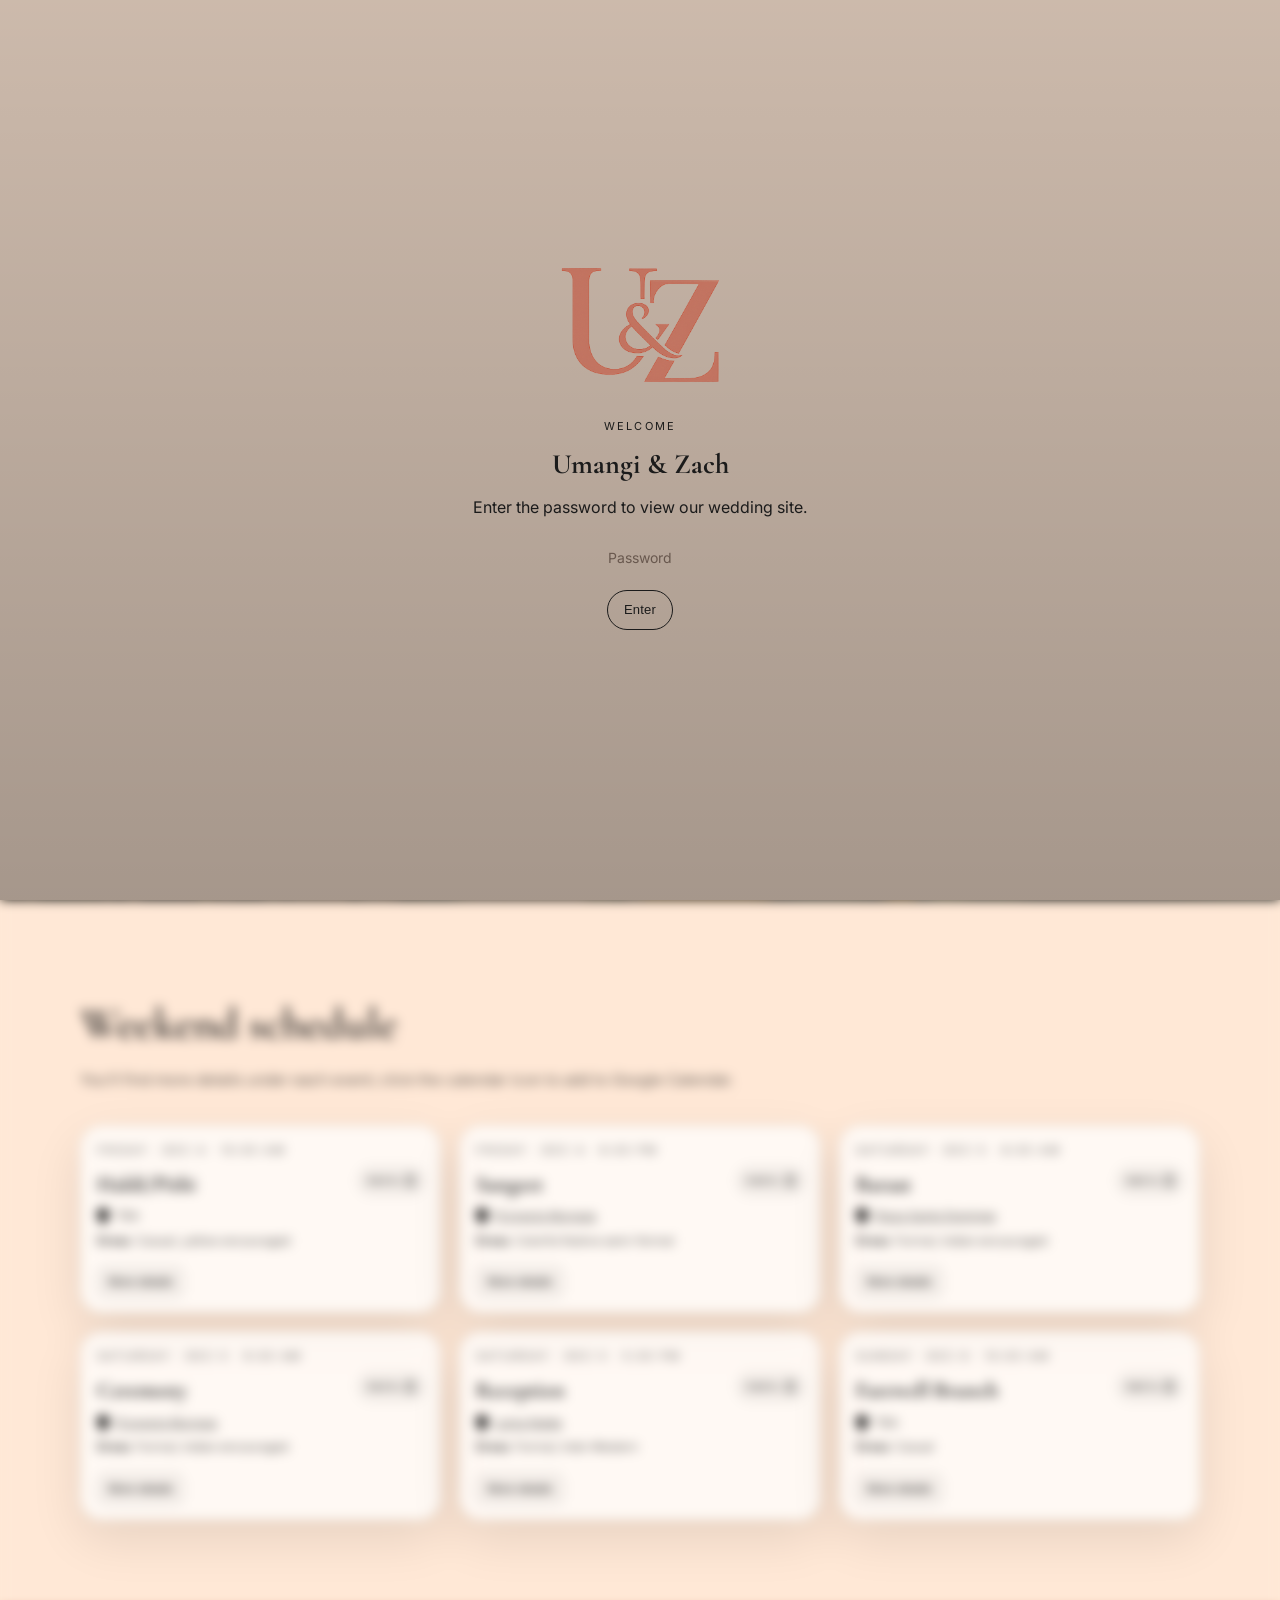
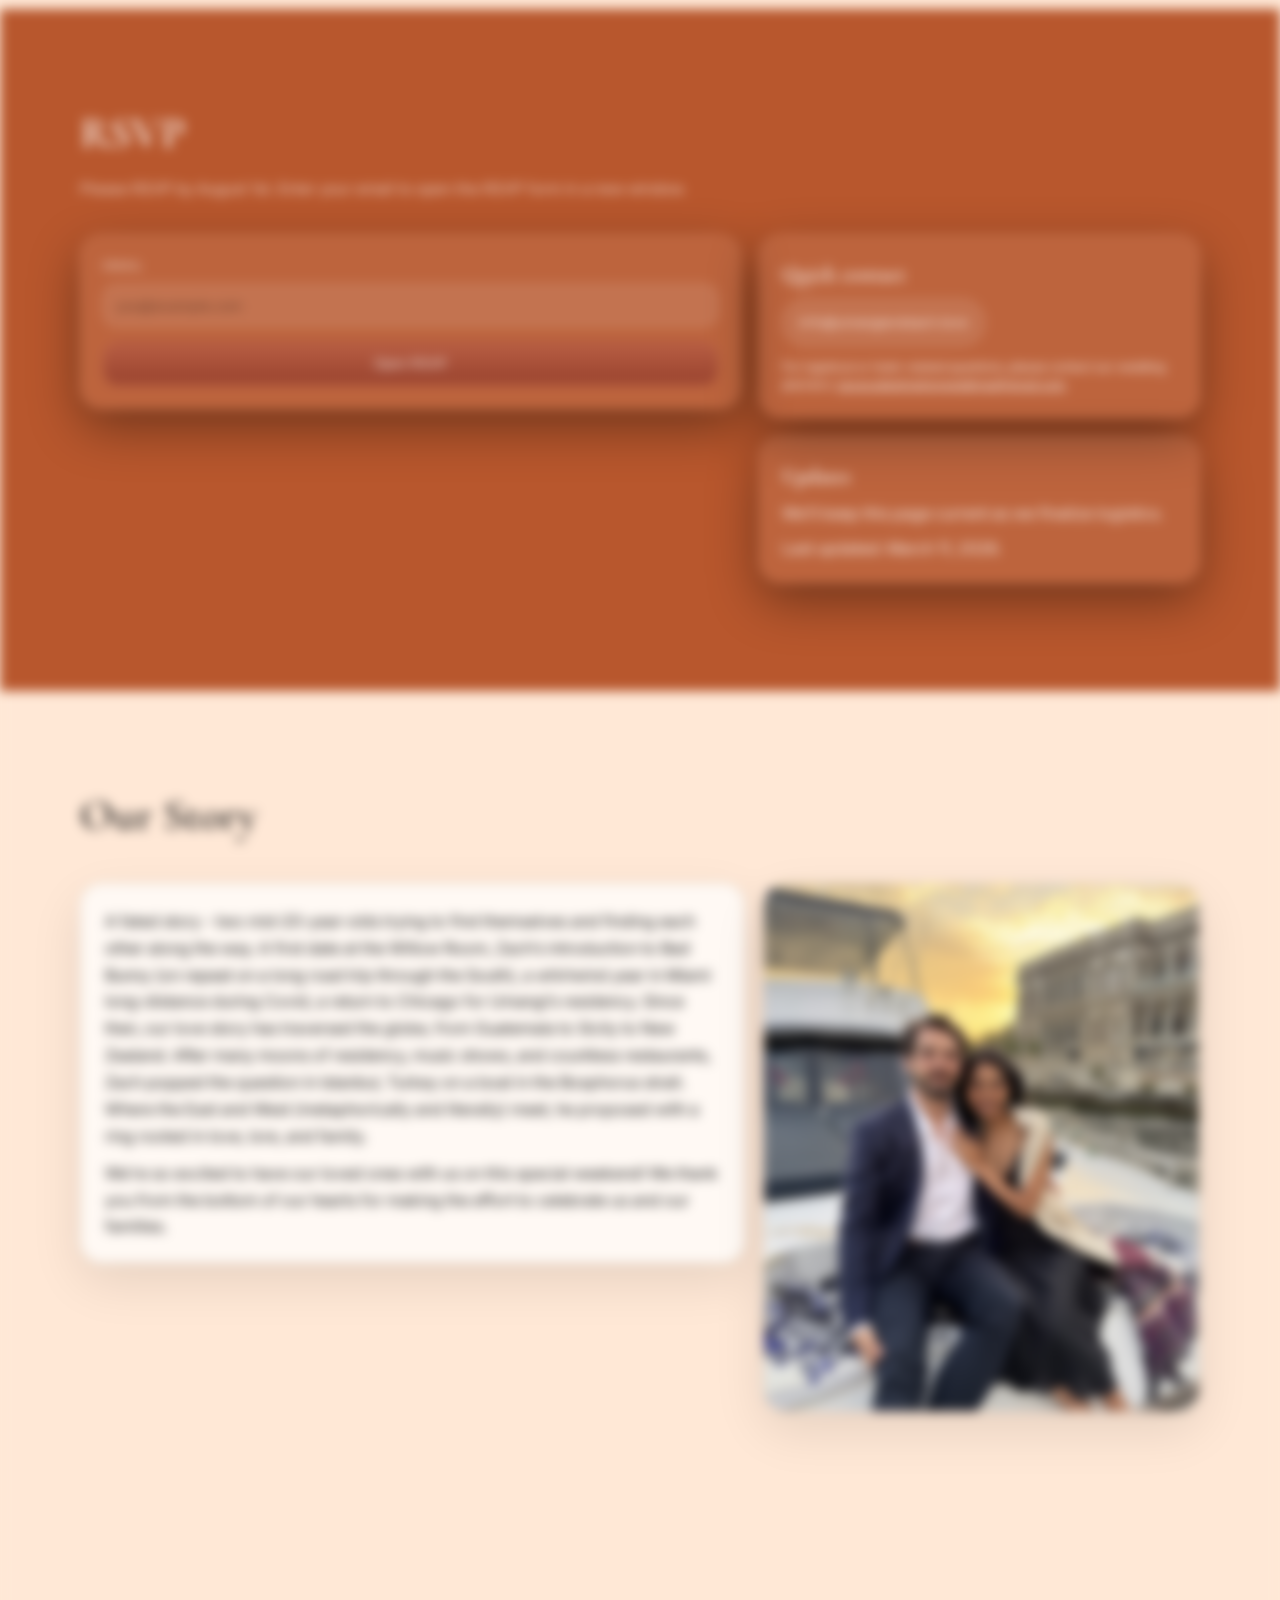
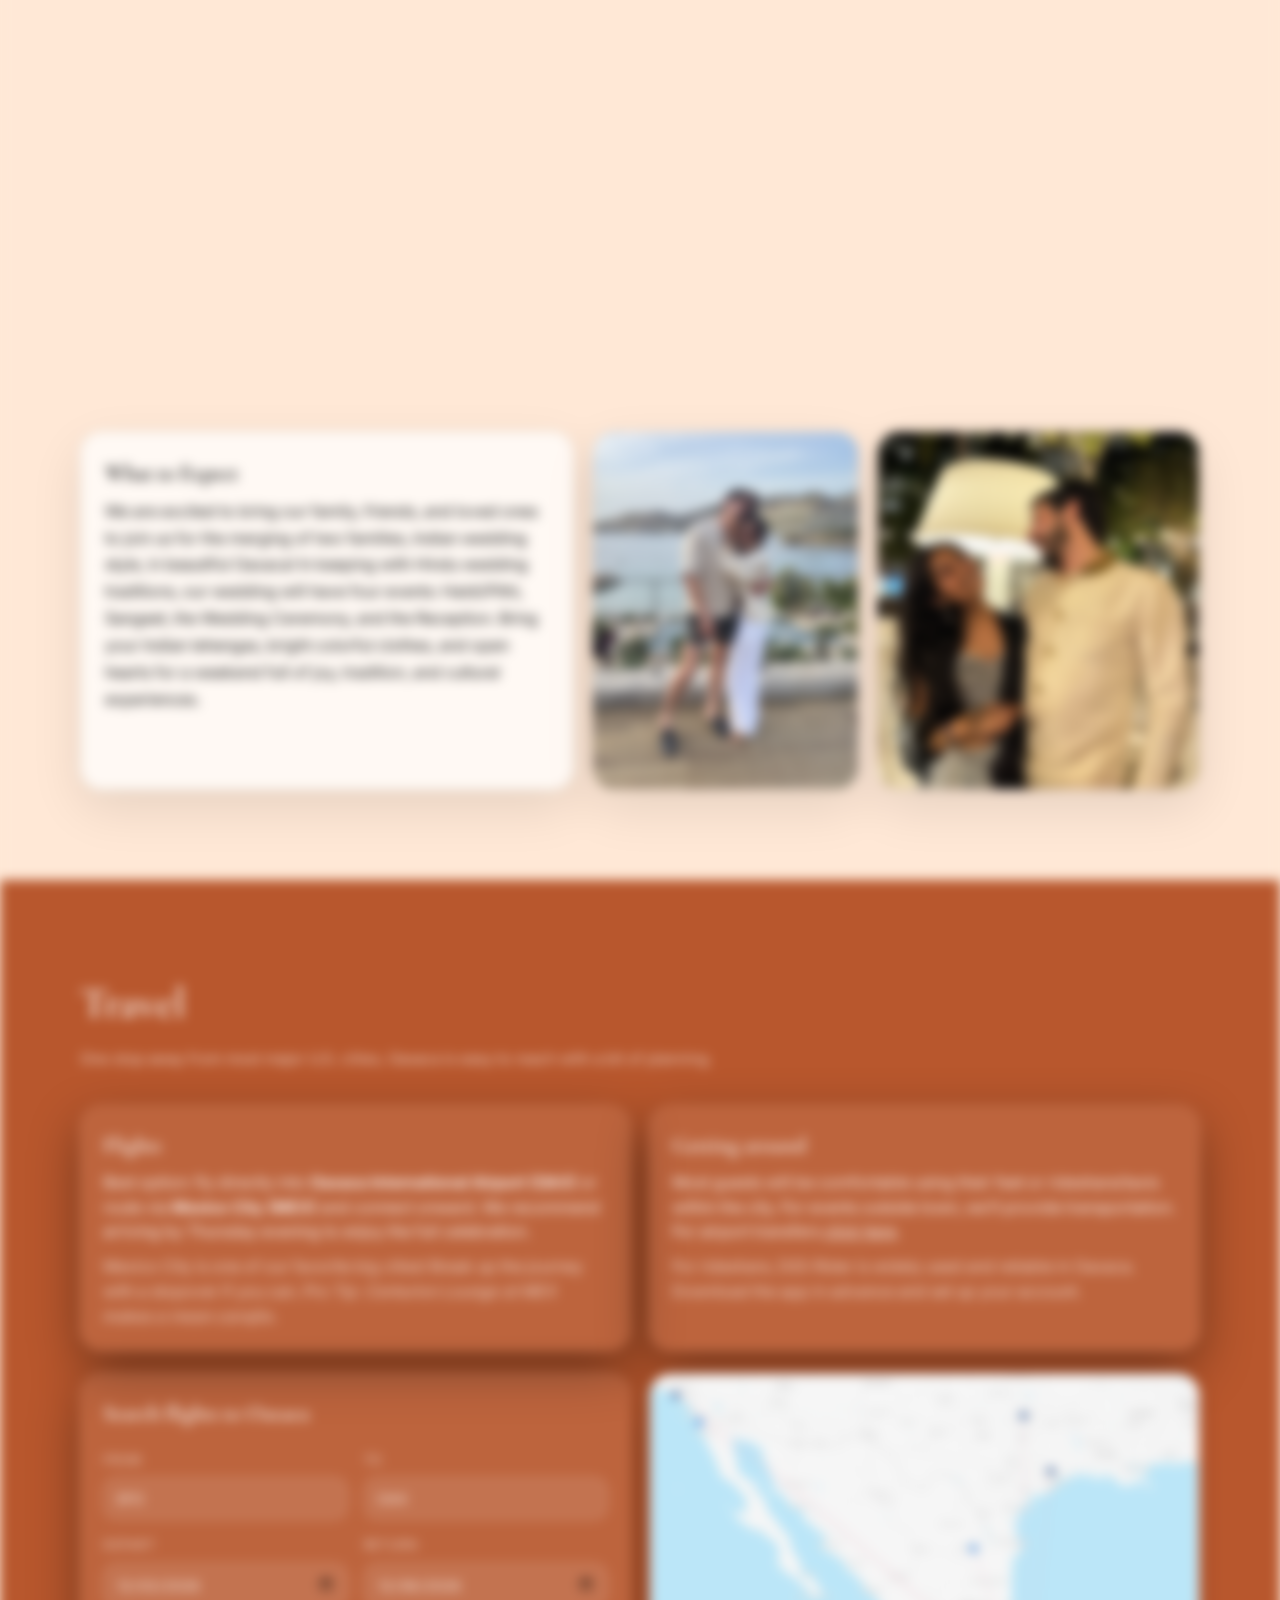
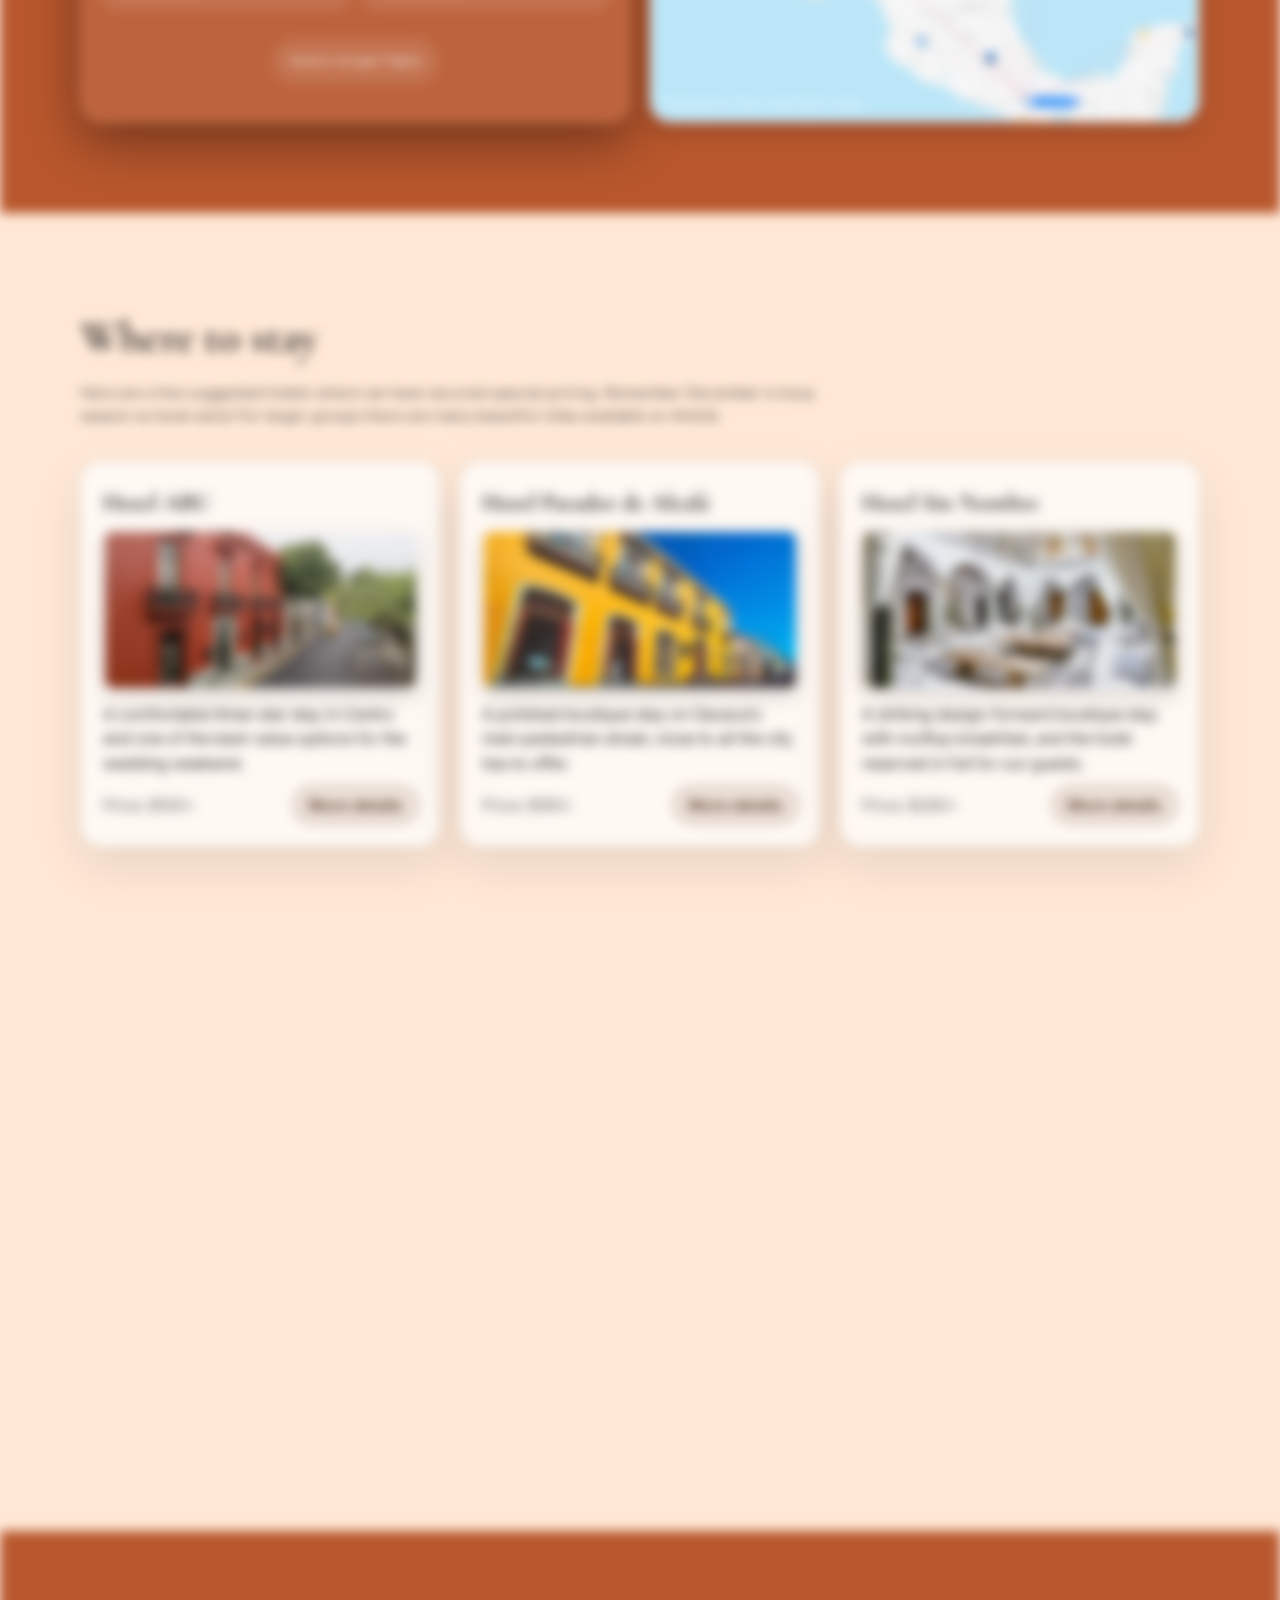
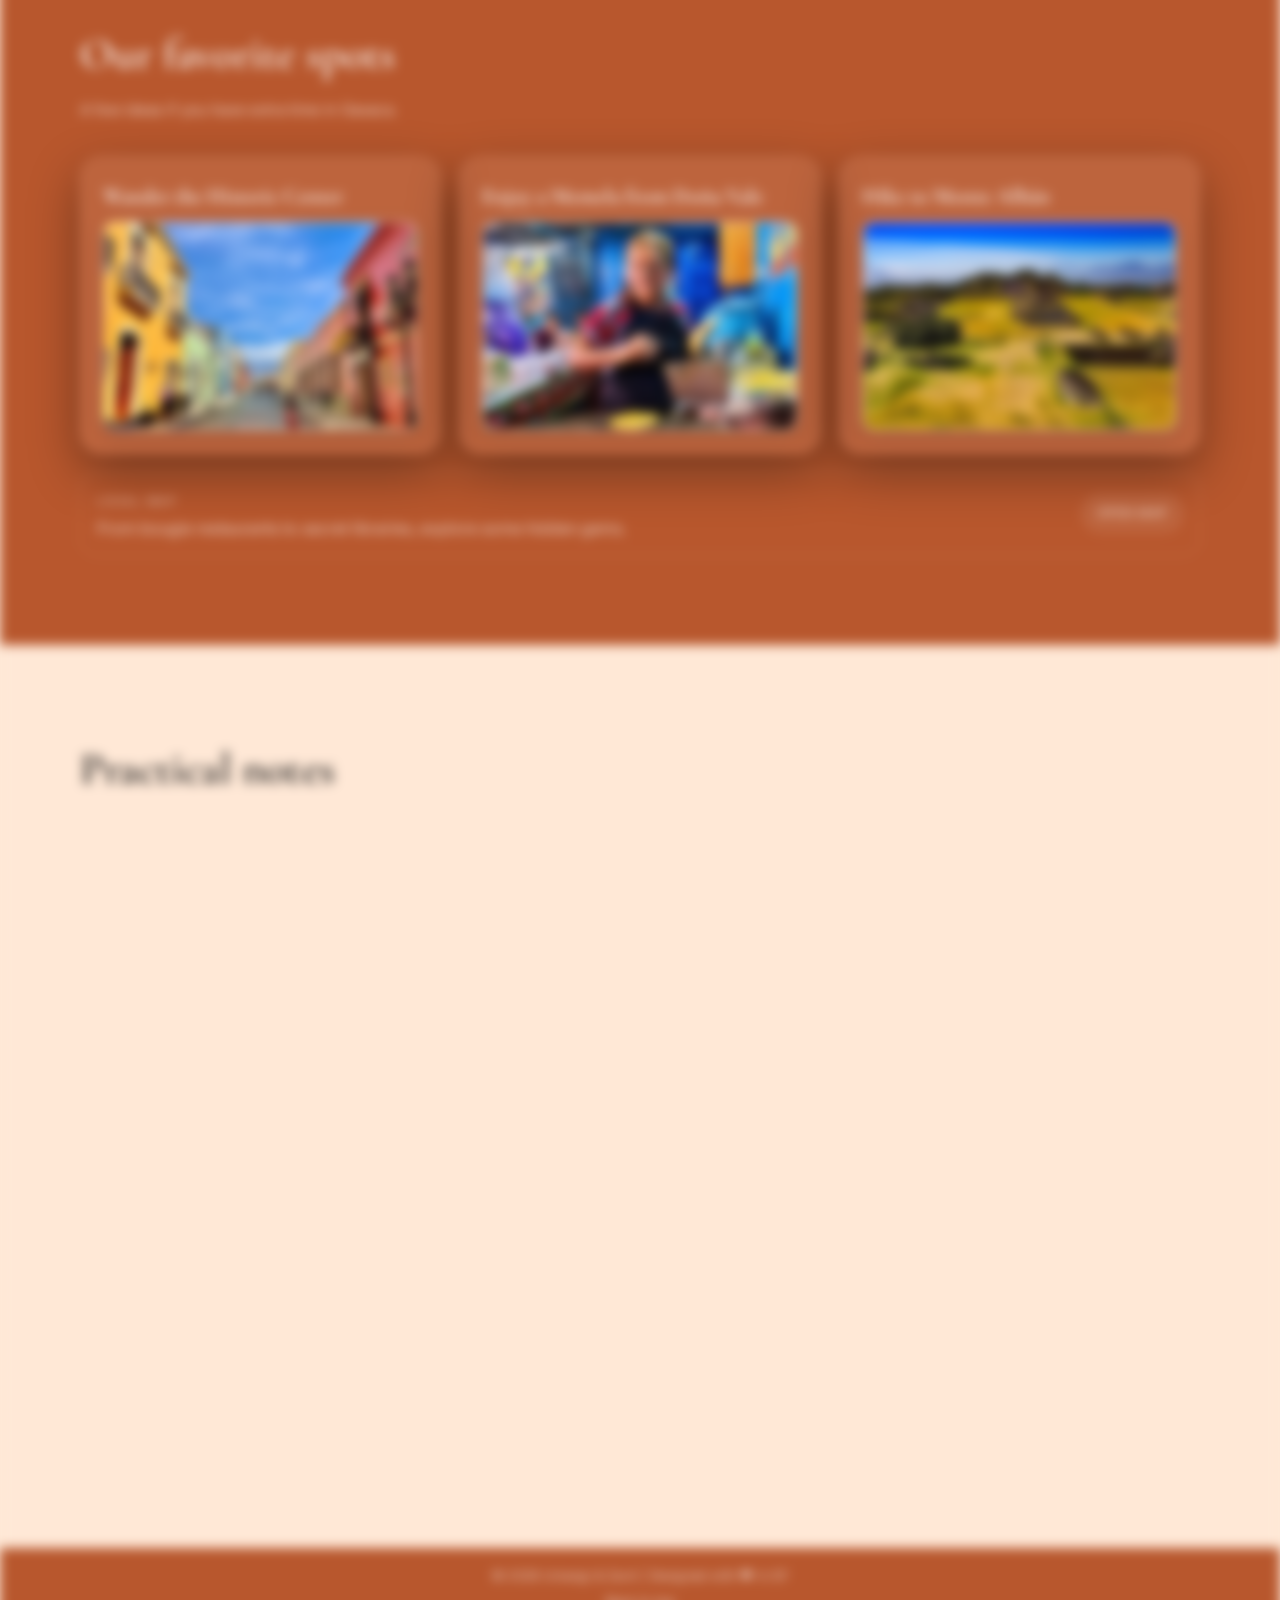
==== index.html @ 728aaad9 "Polish RSVP mobile layout and validation" ====
<!doctype html>
<html lang="en">
<head>
  <meta charset="utf-8" />
  <meta name="viewport" content="width=device-width, initial-scale=1" />
  <meta name="theme-color" content="#0f1210" />
  <title>#ChalmedByPatel</title>
  <meta name="description" content="Umangi & Zach — Oaxaca, Mexico. Wedding weekend details, travel, and RSVP." />
  <link rel="icon" href='data:image/svg+xml,<svg xmlns="http://www.w3.org/2000/svg" viewBox="0 0 100 100"><text y=".9em" font-size="90">💍</text></svg>' />

  <!-- Fonts: swap if you prefer -->
  <link rel="preconnect" href="https://fonts.googleapis.com">
  <link rel="preconnect" href="https://fonts.gstatic.com" crossorigin>
  <link href="https://fonts.googleapis.com/css2?family=Cormorant+Garamond:wght@400;500;600&family=Inter:wght@300;400;500;600&display=swap" rel="stylesheet">

  <link rel="stylesheet" href="assets/css/styles.css?v=20260306" />
</head>

<body>
  <div id="top" class="page-top" aria-hidden="true"></div>
  <a class="skip-link" href="#main">Skip to content</a>

  <div class="gate" id="gate" aria-hidden="false">
    <div class="gate__panel" role="dialog" aria-modal="true" aria-labelledby="gate-title">
      <div class="gate__logo" aria-hidden="true">
        <img src="assets/monogram.png" alt="" />
      </div>
      <p class="gate__eyebrow">Welcome</p>
      <h1 id="gate-title">Umangi &amp; Zach</h1>
      <p class="gate__lead">Enter the password to view our wedding site.</p>
      <form id="gate-form" class="gate__form" autocomplete="off">
        <label class="sr-only" for="gate-pass">Site password</label>
        <input id="gate-pass" name="password" type="password" autocomplete="current-password" placeholder="Password" required />
        <button class="btn btn--ghost gate__cta" type="submit">Enter</button>
        <p id="gate-error" class="gate__error" aria-live="polite"></p>
      </form>
    </div>
  </div>

  <nav class="toc" aria-label="Site menu">
    <button class="toc__toggle" type="button" aria-expanded="false" aria-controls="tocPanel">
      <span class="toc__toggle-icon" aria-hidden="true"></span>
      <span class="toc__toggle-label">Menu</span>
    </button>
    <div class="toc__panel" id="tocPanel">
      <a href="#events">Events</a>
      <a class="toc__cta" href="#rsvp">RSVP</a>
      <a href="#story">Story</a>
      <a href="#travel">Travel</a>
      <a href="#stay">Stay</a>
      <a href="#activities">Eat + Do</a>
      <a href="#practical">FAQ</a>
    </div>
  </nav>

  <div id="site">
  <main id="main">
    <!-- HERO -->
    <section class="hero hero--video" aria-label="Hero">
      <div class="hero__media hero__media--video" aria-hidden="true">
        <video class="hero__video" autoplay muted loop playsinline preload="metadata" poster="assets/hero.jpg">
          <source src="assets/hero-video.mp4" type="video/mp4" />
        </video>
      </div>
      <div class="hero__overlay"></div>

      <div class="container hero__content">
        <p class="kicker reveal">We’re getting married!</p>
        <h1 class="hero__title reveal">Umangi & Zach</h1>
        <p class="hero__subtitle reveal">
          Oaxaca, Mexico · December 4–6, 2026
        </p>

        <div class="countdown reveal" aria-live="polite">
          <div class="countdown__grid" id="countdown" data-date="2026-12-04T09:00:00-06:00">
            <div class="countdown__cell">
              <span class="countdown__value" data-part="days">--</span>
              <span class="countdown__unit">Days</span>
            </div>
            <div class="countdown__cell">
              <span class="countdown__value" data-part="hours">--</span>
              <span class="countdown__unit">Hours</span>
            </div>
            <div class="countdown__cell">
              <span class="countdown__value" data-part="minutes">--</span>
              <span class="countdown__unit">Minutes</span>
            </div>
            <div class="countdown__cell">
              <span class="countdown__value" data-part="seconds">--</span>
              <span class="countdown__unit">Seconds</span>
            </div>
          </div>
        </div>
        <p class="hero__rsvp-note reveal">
          Please RSVP by August 1st. <a href="#rsvp">RSVP here</a>
        </p>
        <a class="scroll-cue" href="#events" aria-label="Scroll for more">
          <svg class="scroll-cue__icon" viewBox="0 0 24 24" aria-hidden="true" focusable="false">
            <path d="M6 9l6 6 6-6" fill="none" stroke="currentColor" stroke-width="2" stroke-linecap="round" stroke-linejoin="round" />
          </svg>
        </a>
      </div>
    </section>

    <!-- STORY -->
    <section class="section section--light" id="story">
      <div class="container">
        <div class="section__header">
          <h2 class="section__title reveal">Our Story</h2>
        </div>

        <div class="story-layout">
          <div class="card reveal story-layout__intro">
            <p class="story-prose">
              A fated story - two mid-20-year-olds trying to find themselves and finding each other along the way. A first date at the Willow Room, Zach&rsquo;s introduction to Bad Bunny (on repeat on a long road trip through the South), a whirlwind year in Miami long-distance during Covid, a return to Chicago for Umangi&rsquo;s residency. Since then, our love story has traversed the globe, from Guatemala to Sicily to New Zealand. After many moons of residency, music shows, and countless restaurants, Zach popped the question in Istanbul, Turkey on a boat in the Bosphorus strait. Where the East and West (metaphorically and literally) meet, he proposed with a ring rooted in love, lore, and family.
            </p>
            <p class="story-prose">
              We&rsquo;re so excited to have our loved ones with us on this special weekend! We thank you from the bottom of our hearts for making the effort to celebrate us and our families.
            </p>
          </div>

          <figure class="story-photo-card reveal story-layout__photo1">
            <button class="story-photo-card__btn" type="button" data-lightbox="assets/photo1.jpg" data-lightbox-alt="Umangi and Zachary">
              <img src="assets/photo1.jpg" alt="Umangi and Zachary" width="4098" height="4966" loading="lazy" />
            </button>
          </figure>

          <div class="card reveal story-layout__why">
            <h3>Why Oaxaca</h3>
            <p class="story-prose">
              On a serendipitous trip to Oaxaca, Zach and his now best man Karthik discovered the wealth of culinary yumminess, rich artisanal culture, and the overall sense of place in this historical city. When deciding the wedding location, Umangi came around to the idea and wholly trusted Zach in choosing this city as our wedding destination (and she&rsquo;s thrilled she did!).
            </p>
            <p class="story-prose">
              For us, Oaxaca is a place where our values integrate, with appreciation of culture, cuisine, and community in a beautifully sunny location with the backdrop of the Sierra Madre Mountains. (also moles, mezcal, tlayudas, and tostadas galore)
            </p>
            <p class="story-prose">
              Oaxaca is known for its indigenous culture, 16th century colonial architecture, rich art scene, and as the culinary soul of Mexican gastronomy. We hope you enjoy this city as much as we do!
            </p>
          </div>

          <figure class="story-photo-card reveal story-layout__photo2">
            <button class="story-photo-card__btn" type="button" data-lightbox="assets/photo2.jpg" data-lightbox-alt="Umangi and Zachary together">
              <img src="assets/photo2.jpg" alt="Umangi and Zachary together" width="2448" height="3264" loading="lazy" />
            </button>
          </figure>

          <figure class="story-photo-card reveal story-layout__photo3">
            <button class="story-photo-card__btn" type="button" data-lightbox="assets/photo3.jpg" data-lightbox-alt="Umangi and Zachary on their travels">
              <img src="assets/photo3.jpg" alt="Umangi and Zachary on their travels" width="3092" height="4178" loading="lazy" />
            </button>
          </figure>

          <div class="card reveal story-layout__expect">
            <h3>What to Expect</h3>
            <p class="story-prose">
              We are excited to bring our family, friends, and loved ones to join us for the merging of two families, Indian wedding style, in beautiful Oaxaca! In keeping with Hindu wedding traditions, our wedding will have four events: Haldi/Pithi, Sangeet, the Wedding Ceremony, and the Reception. Bring your Indian lehengas, bright colorful clothes, and open hearts for a weekend full of joy, tradition, and cultural experiences.
            </p>
          </div>

          <figure class="story-photo-card reveal story-layout__photo4">
            <button class="story-photo-card__btn" type="button" data-lightbox="assets/photo4.jpg" data-lightbox-alt="Umangi and Zachary celebrating together">
              <img src="assets/photo4.jpg" alt="Umangi and Zachary celebrating together" width="2316" height="2506" loading="lazy" />
            </button>
          </figure>
        </div>
      </div>
    </section>

    <!-- EVENTS -->
    <section class="section section--light" id="events">
      <div class="container">
        <div class="section__header">
          <h2 class="section__title reveal">Weekend schedule</h2>
          <p class="section__lead reveal">You'll find more details under each event; click the calendar icon to add to Google Calendar.</p>
        </div>

        <div class="grid-4">
          <article class="event-card reveal">
            <div class="event-card__top">
              <p class="event-card__day">Friday · Dec 4 · 10:00 AM</p>
              <div class="event-card__title-row">
                <h3 class="event-card__title">Haldi/Pithi</h3>
                <a class="event-card__cta event-card__cta--inline" href="https://calendar.google.com/calendar/render?action=TEMPLATE&text=Haldi%2FPithi&dates=20261204T100000%2F20261204T120000&details=About%3A%20The%20haldi%20is%20a%20wedding%20ritual%20where%20relatives%20and%20friends%20apply%20a%20paste%20composed%20of%20turmeric%20and%20sandalwood%20to%20the%20bride%20and%20groom.%20The%20purpose%20is%20to%20rid%20the%20couple%20of%20nazar%20%28evil%20eye%29%2C%20offer%20blessings%2C%20and%20to%20cleanse%20the%20couple%20before%20the%20religious%20ceremony.%0A%0ADress%3A%20Yellow%20is%20traditional%20and%20encouraged%2C%20but%20any%20cheerful%20colors%20are%20welcome.%0A%0ATimes%20may%20shift%20slightly%3B%20please%20check%20the%20website%20for%20updates.&location=Oaxaca%2C%20Mexico&ctz=America%2FMexico_City" target="_blank" rel="noreferrer">
                  Add to <span class="event-card__cta-icon" aria-hidden="true"></span>
                </a>
              </div>
              <p class="event-card__meta"><span class="event-card__pin" aria-hidden="true"></span>TBA</p>
              <p class="event-card__dress"><span>Dress</span> Casual; yellow encouraged</p>
            </div>
            <div class="event-card__body">
              <button class="event-card__details-trigger" type="button" aria-haspopup="dialog" aria-controls="modal-haldi">
                More details
              </button>
            </div>
          </article>

          <article class="event-card reveal">
            <div class="event-card__top">
              <p class="event-card__day">Friday · Dec 4 · 6:00 PM</p>
              <div class="event-card__title-row">
                <h3 class="event-card__title">Sangeet</h3>
                <a class="event-card__cta event-card__cta--inline" href="https://calendar.google.com/calendar/render?action=TEMPLATE&text=Sangeet&dates=20261204T180000%2F20261204T220000&details=About%3A%20The%20Sangeet%20is%20a%20pre-wedding%20party%20filled%20with%20music%2C%20dancing%2C%20and%20dance%20performances%20from%20friends%20and%20family.%0A%0ADress%3A%20Indian%20attire%20is%20encouraged%20%E2%80%94%20think%20lehengas%2C%20saris%2C%20or%20festive%20wear.%20Men%20are%20welcome%20to%20wear%20kurtas%20or%20casual%20suits.%20Bold%20colors%20are%20welcome.%20Ladies%20are%20recommended%20to%20wear%20block%20heels%2C%20flats%2C%20or%20sandals%20for%20the%20entirety%20of%20this%20wedding%20weekend%20%E2%80%94%20cobblestone%20streets%20are%20not%20friendly%20to%20stilettos.%0A%0ATimes%20may%20shift%20slightly%3B%20please%20check%20the%20website%20for%20updates.&location=Proyecto%20Murguia%2C%20Oaxaca%2C%20Mexico&ctz=America%2FMexico_City" target="_blank" rel="noreferrer">
                  Add to <span class="event-card__cta-icon" aria-hidden="true"></span>
                </a>
              </div>
              <p class="event-card__meta">
                <span class="event-card__pin" aria-hidden="true"></span>
                <a href="https://www.google.com/maps/d/viewer?mid=1Snk8KBPhDesE367sYU2ruQP3VvQSWo0&ll=17.06374%2C-96.72375&z=18" target="_blank" rel="noreferrer">Proyecto Murguia</a>
              </p>
              <p class="event-card__dress"><span>Dress</span> Colorful festive semi-formal</p>
            </div>
            <div class="event-card__body">
              <button class="event-card__details-trigger" type="button" aria-haspopup="dialog" aria-controls="modal-sangeet">
                More details
              </button>
            </div>
          </article>

          <article class="event-card reveal">
            <div class="event-card__top">
              <p class="event-card__day">Saturday · Dec 5 · 8:00 AM</p>
              <div class="event-card__title-row">
                <h3 class="event-card__title">Baraat</h3>
                <a class="event-card__cta event-card__cta--inline" href="https://calendar.google.com/calendar/render?action=TEMPLATE&text=Baraat&dates=20261205T080000%2F20261205T090000&details=About%3A%20The%20Baraat%20is%20the%20wedding%20procession%20that%20marks%20the%20groom%27s%20arrival%20to%20the%20ceremony.%20Accompanied%20by%20music%20and%20dancing%2C%20the%20groom%27s%20family%20and%20friends%20parade%20together%20to%20the%20wedding%20venue%20%28and%20the%20bride%27s%20family%20will%20also%20join%20in%21%29.%0A%0ADress%3A%20Wear%20ceremony-ready%20attire%20that%20still%20allows%20you%20to%20move%20and%20dance.%20Indian%20formalwear%20or%20festive%20Western%20outfits%20are%20both%20welcome.%20The%20Baraat%20involves%20walking%2C%20standing%2C%20and%20dancing.%20Ladies%20are%20recommended%20to%20wear%20low%2C%20block%20heels%2C%20or%20flats%20%E2%80%94%20RIP%20stilettos.%20Oaxaca%20is%20sunny%20with%20a%20bit%20of%20a%20morning%20desert-chill%2C%20so%20dress%20accordingly.%0A%0ATimes%20may%20shift%20slightly%3B%20please%20check%20the%20website%20for%20updates.&location=Plaza%20Santo%20Domingo%2C%20Oaxaca%2C%20Mexico&ctz=America%2FMexico_City" target="_blank" rel="noreferrer">
                  Add to <span class="event-card__cta-icon" aria-hidden="true"></span>
                </a>
              </div>
              <p class="event-card__meta">
                <span class="event-card__pin" aria-hidden="true"></span>
                <a href="https://www.google.com/maps/d/viewer?mid=1Snk8KBPhDesE367sYU2ruQP3VvQSWo0&ll=17.06538890000002%2C-96.7239103&z=18" target="_blank" rel="noreferrer">Plaza Santo Domingo</a>
              </p>
              <p class="event-card__dress"><span>Dress</span> Formal; Indian encouraged</p>
            </div>
            <div class="event-card__body">
              <button class="event-card__details-trigger" type="button" aria-haspopup="dialog" aria-controls="modal-baraat">
                More details
              </button>
            </div>
          </article>

          <article class="event-card reveal">
            <div class="event-card__top">
              <p class="event-card__day">Saturday · Dec 5 · 9:00 AM</p>
              <div class="event-card__title-row">
                <h3 class="event-card__title">Ceremony</h3>
                <a class="event-card__cta event-card__cta--inline" href="https://calendar.google.com/calendar/render?action=TEMPLATE&text=Ceremony&dates=20261205T090000%2F20261205T120000&details=About%3A%20The%20Hindu%20wedding%20ceremony%20is%20a%20sacred%20and%20symbolic%20celebration%20of%20love%2C%20commitment%2C%20and%20unity.%20Rooted%20in%20ancient%20Vedic%20tradition%20and%20aligned%20with%20the%20Muhurat%2C%20the%20ceremony%20is%20led%20by%20a%20priest%20through%20a%20series%20of%20pujas%20and%20vows.%20These%20traditions%20symbolize%20the%20spiritual%20merging%20of%20two%20souls%2C%20to%20journey%20together%20through%20the%20ups%20and%20downs%20of%20life.%0A%0ADress%3A%20This%20is%20a%20formal%20and%20traditional%20event.%20Indian%20attire%20is%20encouraged%20%E2%80%94%20saris%2C%20lehengas%2C%20kurtas%20are%20all%20welcome.%20Western%20wear%20such%20as%20lighter-colored%20suits%20and%20midi-%20to%20floor-length%20colorful%20dresses%20are%20also%20options.%20Please%20plan%20for%20an%20outdoor%20setting.%20Respectfully%2C%20please%20do%20not%20wear%20red%20%28bridal%29%2C%20black%20%28inauspicious%29%2C%20or%20white%20%28mourning%29%20to%20this%20event%20%28splashes%20of%20cream%20are%20okay%29.%20Sunglasses%20will%20come%20in%20handy.%0A%0ATimes%20may%20shift%20slightly%3B%20please%20check%20the%20website%20for%20updates.&location=Proyecto%20Murguia%2C%20Oaxaca%2C%20Mexico&ctz=America%2FMexico_City" target="_blank" rel="noreferrer">
                  Add to <span class="event-card__cta-icon" aria-hidden="true"></span>
                </a>
              </div>
              <p class="event-card__meta">
                <span class="event-card__pin" aria-hidden="true"></span>
                <a href="https://www.google.com/maps/d/viewer?mid=1Snk8KBPhDesE367sYU2ruQP3VvQSWo0&ll=17.06374%2C-96.72375&z=18" target="_blank" rel="noreferrer">Proyecto Murguia</a>
              </p>
              <p class="event-card__dress"><span>Dress</span> Formal; Indian encouraged</p>
            </div>
            <div class="event-card__body">
              <button class="event-card__details-trigger" type="button" aria-haspopup="dialog" aria-controls="modal-ceremony">
                More details
              </button>
            </div>
          </article>

          <article class="event-card reveal">
            <div class="event-card__top">
              <p class="event-card__day">Saturday · Dec 5 · 5:00 PM</p>
              <div class="event-card__title-row">
                <h3 class="event-card__title">Reception</h3>
                <a class="event-card__cta event-card__cta--inline" href="https://calendar.google.com/calendar/render?action=TEMPLATE&text=Reception&dates=20261205T170000%2F20261206T000000&details=About%3A%20Join%20us%20for%20a%20night%20to%20celebrate%20and%20dance%20away%20after%20the%20ceremony%20in%20a%20beautiful%20wild%20agave%20sanctuary%20on%20the%20outskirts%20of%20town.%0A%0ADress%3A%20Indian%20eveningwear%20or%20Western%20formal%20attire%20are%20both%20welcome.%20Rich%20colors%20and%20statement%20accessories%20are%20welcome.%20This%20is%20an%20outdoor%20event%2C%20heaters%20will%20be%20present%20and%20ladies%20should%20plan%20to%20bring%20shawls%20and%2For%20light%20jackets%20for%20the%20evening.%20Again%2C%20no%20stilettos%2C%20ladies%3B%20this%20is%20an%20agave%20farm%20with%20patches%20of%20gravel%20and%20sand.%0A%0ATransportation%3A%20Transportation%20will%20be%20provided%20to%20and%20from%20the%20venue%20throughout%20the%20evening.%20Details%20on%20pickup%20locations%20will%20be%20shared%20closer%20to%20the%20wedding.%0A%0ATimes%20may%20shift%20slightly%3B%20please%20check%20the%20website%20for%20updates.&location=Loma%20Noble%2C%20Oaxaca%2C%20Mexico&ctz=America%2FMexico_City" target="_blank" rel="noreferrer">
                  Add to <span class="event-card__cta-icon" aria-hidden="true"></span>
                </a>
              </div>
              <p class="event-card__meta">
                <span class="event-card__pin" aria-hidden="true"></span>
                <a href="https://www.google.com/maps/d/viewer?mid=1Snk8KBPhDesE367sYU2ruQP3VvQSWo0&ll=17.15174%2C-96.769&z=18" target="_blank" rel="noreferrer">Loma Noble</a>
              </p>
              <p class="event-card__dress"><span>Dress</span> Formal; Indo-Western</p>
            </div>
            <div class="event-card__body">
              <button class="event-card__details-trigger" type="button" aria-haspopup="dialog" aria-controls="modal-reception">
                More details
              </button>
            </div>
          </article>

          <article class="event-card reveal">
            <div class="event-card__top">
              <p class="event-card__day">Sunday · Dec 6 · 10:00 AM</p>
              <div class="event-card__title-row">
                <h3 class="event-card__title">Farewell Brunch</h3>
                <a class="event-card__cta event-card__cta--inline" href="https://calendar.google.com/calendar/render?action=TEMPLATE&text=Farewell%20Brunch&dates=20261206T100000%2F20261206T120000&details=About%3A%20Join%20us%20the%20morning%20after%20the%20wedding%20for%20a%20relaxed%20farewell%20brunch%20before%20everyone%20heads%20home.%20This%20is%20a%20chance%20to%20unwind%2C%20share%20stories%20from%20the%20weekend%2C%20and%20spend%20a%20few%20final%20moments%20together%20before%20departures.%0A%0ADress%3A%20Casual%20and%20comfortable.%20Sunglasses%20encouraged.%0A%0ATimes%20may%20shift%20slightly%3B%20please%20check%20the%20website%20for%20updates.&location=Oaxaca%2C%20Mexico&ctz=America%2FMexico_City" target="_blank" rel="noreferrer">
                  Add to <span class="event-card__cta-icon" aria-hidden="true"></span>
                </a>
              </div>
              <p class="event-card__meta"><span class="event-card__pin" aria-hidden="true"></span>TBA</p>
              <p class="event-card__dress"><span>Dress</span> Casual</p>
            </div>
            <div class="event-card__body">
              <button class="event-card__details-trigger" type="button" aria-haspopup="dialog" aria-controls="modal-brunch">
                More details
              </button>
            </div>
          </article>
        </div>


      </div>
    </section>

    <!-- TRAVEL -->
    <section class="section section--dark" id="travel">
      <div class="container">
        <div class="section__header">
          <h2 class="section__title reveal">Travel</h2>
          <p class="section__lead reveal">
            One stop away from most major U.S. cities, Oaxaca is easy to reach with a bit of planning.
          </p>
        </div>

        <div class="two-col">
          <div class="card card--dark reveal">
            <h3>Flights</h3>
            <p>
              Best option: fly directly into <strong>Oaxaca International Airport (OAX)</strong> or route via <strong>Mexico City (MEX)</strong> and connect onward. We recommend arriving by Thursday evening to enjoy the full celebration.
            </p>
            <p class="muted">
              Mexico City is one of our favorite big cities! Break up the journey with a stopover if you can. <em>Pro Tip: Centurion Lounge at MEX makes a mean carajilo.</em>
            </p>
          </div>

          <div class="card card--dark reveal">
            <h3>Getting around</h3>
            <p>
              Most guests will be comfortable using their feet or rideshare/taxis within the city. For events outside town,
              we’ll provide transportation. For airport transfers <button class="inline-button modal-trigger" type="button" aria-haspopup="dialog" aria-controls="modal-airport">click here</button>.
            </p>
            <p class="muted">
              For rideshare, DiDi Rider is widely used and reliable in Oaxaca. Download the app in advance and set up your account.
            </p>
          </div>
        </div>

        <div class="image-row image-row--dark">
          <div class="flight-tool reveal">
            <div class="flight-tool__header">
              <h3>Search flights to Oaxaca</h3>
            </div>
            <form id="flightSearchForm" class="flight-tool__form" autocomplete="on">
              <div class="field">
                <label for="flight-origin">From</label>
                <input id="flight-origin" name="origin" type="text" placeholder="SFO or city" value="SFO" list="flight-airports" required autocomplete="off" />
              </div>
              <div class="field">
                <label for="flight-dest">To</label>
                <input id="flight-dest" name="dest" type="text" value="OAX" readonly aria-readonly="true" />
              </div>
              <div class="field">
                <label for="flight-depart">Depart</label>
                <input id="flight-depart" name="depart" type="date" value="2026-12-03" required />
              </div>
              <div class="field">
                <label for="flight-return">Return</label>
                <input id="flight-return" name="return" type="date" value="2026-12-06" />
              </div>
              <button class="btn btn--ghost flight-tool__cta" type="submit">Search Google Flights</button>
              <datalist id="flight-airports"></datalist>
            </form>
          </div>

          <figure class="image-card reveal">
            <button class="image-card__btn" type="button" data-lightbox="assets/flights.png" data-lightbox-alt="Flights into Oaxaca">
              <img
                src="assets/flights.png"
                alt="Flights into Oaxaca"
                loading="lazy"
              />
            </button>
            <figcaption>Getting here: Non-stop flight routes</figcaption>
          </figure>
        </div>
      </div>
    </section>

    <!-- STAY -->
    <section class="section section--light" id="stay">
      <div class="container">
        <div class="section__header">
          <h2 class="section__title reveal">Where to stay</h2>
          <p class="section__lead reveal">
            Here are a few suggested hotels where we have secured special pricing. Remember December is busy season so book early! For larger groups there are many beautiful villas available on Airbnb.
          </p>
        </div>

        <div class="grid-3">
          <article class="stay-card reveal">
            <h3>Hotel ABU</h3>
            <img class="stay-card__image" src="assets/hotel_abu.jpeg" alt="Hotel ABU exterior" width="2000" height="1333" loading="lazy" />
            <p>
              A comfortable three-star stay in Centro and one of the best-value options for the wedding weekend.
            </p>
            <div class="stay-card__bottom">
              <p class="muted">Price: $100+</p>
              <button class="stay-card__details-trigger modal-trigger" type="button" aria-haspopup="dialog" aria-controls="modal-hotel-abu">More details</button>
            </div>
          </article>

          <article class="stay-card reveal">
            <h3>Hotel Parador de Alcalá</h3>
            <img class="stay-card__image stay-card__image--parador" src="assets/hotelparador.jpeg" alt="Hotel Parador de Alcalá" width="3312" height="2097" loading="lazy" />
            <p>
              A polished boutique stay on Oaxaca’s main pedestrian street, close to all the city has to offer.
            </p>
            <div class="stay-card__bottom">
              <p class="muted">Price: $165+</p>
              <button class="stay-card__details-trigger modal-trigger" type="button" aria-haspopup="dialog" aria-controls="modal-hotel-parador">More details</button>
            </div>
          </article>

          <article class="stay-card reveal">
            <h3>Hotel Sin Nombre</h3>
            <img class="stay-card__image" src="assets/hotel_sinnombre.jpg" alt="Hotel Sin Nombre interior" width="900" height="500" loading="lazy" />
            <p>
              A striking design-forward boutique stay with rooftop breakfast, and the hotel reserved in full for our guests.
            </p>
            <div class="stay-card__bottom">
              <p class="muted">Price: $280+</p>
              <button class="stay-card__details-trigger modal-trigger" type="button" aria-haspopup="dialog" aria-controls="modal-hotel-sinnombre">More details</button>
            </div>
          </article>
        </div>

        <div class="map-embed reveal" aria-label="Oaxaca recommendations map">
          <iframe
            src="https://www.google.com/maps/d/embed?mid=1Snk8KBPhDesE367sYU2ruQP3VvQSWo0&ehbc=2E312F"
            loading="lazy"
            referrerpolicy="no-referrer-when-downgrade"
            allowfullscreen
            title="Oaxaca recommendations map"
          ></iframe>
        </div>

      </div>
    </section>

    <!-- LOCAL ACTIVITIES -->
    <section class="section section--dark" id="activities">
      <div class="container">
        <div class="section__header">
          <h2 class="section__title reveal">Our favorite spots</h2>
          <p class="section__lead reveal">
            A few ideas if you have extra time in Oaxaca.
          </p>
        </div>

        <div class="grid-3">
          <a class="card card--link reveal" href="https://www.google.com/maps/d/viewer?mid=1KO7G_dN8E0j9KfL0mjCIT1XXXEkfMoM&ll=17.065912754793793%2C-96.7234853503065&z=19" target="_blank" rel="noreferrer">
            <h3>Wander the Historic Center</h3>
            <img class="card-image" src="assets/oaxaca_streets.jpeg" alt="Colorful streets in Oaxaca" loading="lazy" />
          </a>

          <a class="card card--link reveal" href="https://www.google.com/maps/d/viewer?mid=1KO7G_dN8E0j9KfL0mjCIT1XXXEkfMoM&ll=17.056903200000008%2C-96.73284620000001&z=19" target="_blank" rel="noreferrer">
            <h3>Enjoy a Memela from Doña Vale</h3>
            <img class="card-image" src="assets/markets.jpg" alt="Oaxaca market scene" loading="lazy" />
          </a>

          <a class="card card--link reveal" href="https://www.google.com/maps/d/viewer?mid=1KO7G_dN8E0j9KfL0mjCIT1XXXEkfMoM&ll=17.043938630712056%2C-96.76832854942779&z=18" target="_blank" rel="noreferrer">
            <h3>Hike to Monte Albán</h3>
            <img class="card-image" src="assets/monte-alban.jpg" alt="Monte Albán ruins near Oaxaca" loading="lazy" />
          </a>
        </div>

        <div class="map-link reveal">
          <div class="map-link__content">
            <span class="map-link__eyebrow">Local map</span>
            <p>From bougie restaurants to secret libraries, explore some hidden gems.</p>
          </div>
          <a class="map-link__cta" href="https://www.google.com/maps/d/viewer?mid=1KO7G_dN8E0j9KfL0mjCIT1XXXEkfMoM" target="_blank" rel="noreferrer">
            Open map
          </a>
        </div>
      </div>
    </section>

    <!-- PRACTICAL NOTES -->
    <section class="section section--light" id="practical">
      <div class="container">
        <div class="section__header">
          <h2 class="section__title reveal">Practical notes</h2>
        </div>

        <div class="faq reveal">
          <div class="faq__grid">
            <div class="faq__col">
              <div class="faq__item">
                <p class="faq__q">Weather</p>
                <p class="faq__a">Oaxaca has a dry, sunny desert-like climate. Midday high temperatures are around 80 degrees with evening temperatures dipping to 50s. Bring layers, especially shawls and light jackets for the nighttime events. Sunscreen is a must during the day!</p>
              </div>
              <div class="faq__item">
                <p class="faq__q">Altitude</p>
                <p class="faq__a">Oaxaca sits at 5,000 ft in elevation. Take it easy on day one, drink water (not mezcal), and keep snacks handy.</p>
              </div>
              <div class="faq__item">
                <p class="faq__q">Kids</p>
                <p class="faq__a">Kids are welcome. If you need childcare suggestions, please reach out closer to the event.</p>
              </div>
              <div class="faq__item">
                <p class="faq__q">Safety</p>
                <p class="faq__a">Oaxaca is generally safe and welcoming. Use normal city awareness and consider rideshare at night for longer journeys.</p>
              </div>
              <div class="faq__item">
                <p class="faq__q">Deadlines</p>
                <p class="faq__a">Please RSVP by August 1st and book hotels early since December is high season in Oaxaca.</p>
              </div>
            </div>
            <div class="faq__col">
              <div class="faq__item">
                <p class="faq__q">What to pack</p>
                <ul class="packing-checklist">
                  <li>Comfortable shoes for cobblestone streets (no stilettos).</li>
                  <li>Light layers for warm days and cooler evenings.</li>
                  <li>Formal outfit for ceremony and reception.</li>
                  <li>Festive colorful outfits for Haldi and Sangeet.</li>
                  <li>Sun protection: sunscreen, sunglasses, and a hat.</li>
                  <li>A light shawl or jacket for nighttime events.</li>
                  <li>Daytime hydration essentials (especially at altitude).</li>
                  <li>A small bag for event-to-event outfit accessories.</li>
                  <li>Any personal medications and basic travel essentials.</li>
                </ul>
              </div>
              <div class="faq__item">
                <p class="faq__q">Passports</p>
                <p class="faq__a">Please check your passport now and renew early if needed. At least 6 months of validity beyond your travel dates is required.</p>
              </div>
              <div class="faq__item">
                <p class="faq__q">Registry</p>
                <p class="faq__a">Your presence is our present. We are so grateful you’re making the trip to celebrate with us in Oaxaca.</p>
              </div>
            </div>
          </div>
        </div>
      </div>
    </section>

    <!-- RSVP -->
    <section class="section section--dark" id="rsvp">
      <div class="container">
        <div class="section__header">
          <h2 class="section__title reveal">RSVP</h2>
          <p class="section__lead reveal">
            Please RSVP by August 1st. Enter your email to open the RSVP form in a new window.
          </p>
        </div>

        <div class="rsvp">
          <form class="rsvp-form reveal" id="rsvp-lookup-form">
            <div class="field">
              <label for="rsvp-email">Email</label>
              <input id="rsvp-email" name="email" type="email" autocomplete="email" placeholder="you@example.com" required />
            </div>
            <button class="btn btn--primary btn--full" type="submit">Open RSVP</button>
          </form>

          <div class="rsvp-aside reveal">
            <div class="card">
              <h3>Quick contact</h3>
              <a class="btn btn--ghost" href="mailto:info@umangiandzach.love">info@umangiandzach.love</a>
              <p class="muted" style="margin-top:12px;font-size:12px;">
                For logistical or hotel-related questions, please contact our wedding planners:
                <a class="inline-link" href="mailto:oaxacadestinationweddings@gmail.com">oaxacadestinationweddings@gmail.com</a>
              </p>
            </div>

            <div class="card">
              <h3>Updates</h3>
              <p>
                We’ll keep this page current as we finalize logistics.
              </p>
              <p class="muted">
                Last updated: March 11, 2026.
              </p>
            </div>
          </div>
        </div>

      </div>
    </section>

    <!-- FOOTER -->
    <footer class="footer">
      <div class="container footer-inner">
        <p class="footer__line">© <span id="year"></span> Umangi & Zach | Designed with ❤️ in SF</p>
        <a class="footer__top" href="#top">Back to top</a>
      </div>
    </footer>
  </main>
  </div>

  <!-- Event modals -->
  <div class="event-modal" id="modal-haldi" role="dialog" aria-modal="true" aria-labelledby="modal-haldi-title" aria-hidden="true">
    <div class="event-modal__panel" role="document">
      <button class="event-modal__close" type="button" data-close>Close</button>
      <h3 class="event-modal__title" id="modal-haldi-title">Haldi/Pithi</h3>
      <div class="event-modal__section">
        <h4>About</h4>
        <p>
          The haldi is a wedding ritual where relatives and friends apply a paste composed of turmeric and sandalwood to the bride and groom. The purpose is to rid the couple of nazar (evil eye <span aria-label="evil eye">🧿</span>), offer blessings, and to cleanse the couple before the religious ceremony.
        </p>
      </div>
      <div class="event-modal__section">
        <h4>Dress</h4>
        <p>Yellow is traditional and encouraged, but any cheerful colors are welcome.</p>
        <p class="event-modal__outfit-inspo"><a class="pinterest-link" href="https://pin.it/6IP63MUgq" target="_blank" rel="noreferrer">Pinterest board</a></p>
      </div>
    </div>
  </div>

  <div class="event-modal" id="modal-sangeet" role="dialog" aria-modal="true" aria-labelledby="modal-sangeet-title" aria-hidden="true">
    <div class="event-modal__panel" role="document">
      <button class="event-modal__close" type="button" data-close>Close</button>
      <h3 class="event-modal__title" id="modal-sangeet-title">Sangeet</h3>
      <div class="event-modal__section">
        <h4>About</h4>
        <p>
          The Sangeet is a pre-wedding party filled with music, dancing, and dance performances from friends and family.
        </p>
      </div>
      <div class="event-modal__section">
        <h4>Dress</h4>
        <p>Indian attire is encouraged — think lehengas, saris, or festive wear. Men are welcome to wear kurtas or casual suits. Bold colors are welcome. Ladies are recommended to wear block heels, flats, or sandals for the entirety of this wedding weekend — cobblestone streets are not friendly to stilettos.</p>
        <p class="event-modal__outfit-inspo"><a class="pinterest-link" href="https://pin.it/5YFtoiJFU" target="_blank" rel="noreferrer">Pinterest board</a></p>
      </div>
    </div>
  </div>

  <div class="event-modal" id="modal-baraat" role="dialog" aria-modal="true" aria-labelledby="modal-baraat-title" aria-hidden="true">
    <div class="event-modal__panel" role="document">
      <button class="event-modal__close" type="button" data-close>Close</button>
      <h3 class="event-modal__title" id="modal-baraat-title">Baraat</h3>
      <div class="event-modal__section">
        <h4>About</h4>
        <p>
          The Baraat is the wedding procession that marks the groom&rsquo;s arrival to the ceremony. Accompanied by music and dancing, the groom&rsquo;s family and friends parade together to the wedding venue (and the bride&rsquo;s family will also join in!).
        </p>
      </div>
      <div class="event-modal__section">
        <h4>Dress</h4>
        <p>Wear ceremony-ready attire that still allows you to move and dance. Indian formalwear or festive Western outfits are both welcome. The Baraat involves walking, standing, and dancing. Ladies are recommended to wear low, block heels, flats — RIP stilettos. Oaxaca is sunny with a bit of a morning desert-chill, dress accordingly.</p>
      </div>
    </div>
  </div>

  <div class="event-modal" id="modal-ceremony" role="dialog" aria-modal="true" aria-labelledby="modal-ceremony-title" aria-hidden="true">
    <div class="event-modal__panel" role="document">
      <button class="event-modal__close" type="button" data-close>Close</button>
      <h3 class="event-modal__title" id="modal-ceremony-title">Ceremony</h3>
      <div class="event-modal__section">
        <h4>About</h4>
        <p>
          The Hindu wedding ceremony is a sacred and symbolic celebration of love, commitment, and unity. Rooted in ancient Vedic tradition and aligned with the Muhurat, the ceremony is led by a priest through a series of pujas and vows. These traditions symbolize the spiritual merging of two souls, to journey together through the ups and downs of life.
        </p>
      </div>
      <div class="event-modal__section">
        <h4>Dress</h4>
        <p>This is a formal and traditional event. Indian attire is encouraged — saris, lehengas, kurtas are all welcome. Western wear such as lighter-colored suits and midi- to floor-length colorful dresses are also options. Please plan for an outdoor setting. Respectfully, please do not wear red (bridal), black (inauspicious), or white (mourning) to this event (splashes of cream are okay). Sunglasses will come in handy.</p>
        <p class="event-modal__outfit-inspo"><a class="pinterest-link" href="https://pin.it/2qSAZyC6r" target="_blank" rel="noreferrer">Pinterest board</a></p>
      </div>
    </div>
  </div>

  <div class="event-modal" id="modal-reception" role="dialog" aria-modal="true" aria-labelledby="modal-reception-title" aria-hidden="true">
    <div class="event-modal__panel" role="document">
      <button class="event-modal__close" type="button" data-close>Close</button>
      <h3 class="event-modal__title" id="modal-reception-title">Reception</h3>
      <div class="event-modal__section">
        <h4>About</h4>
        <p>
          Join us for a night to celebrate and dance away after the ceremony in a beautiful wild agave sanctuary on the outskirts of town.
        </p>
      </div>
      <div class="event-modal__section">
        <h4>Dress</h4>
        <p>Indian eveningwear or Western formal attire are both welcome. Rich colors and statement accessories are welcome. This is an outdoor event, heaters will be present and ladies should plan to bring shawls and/or light jackets for the evening. Again, no stilettos, ladies; this is an agave farm with patches of gravel and sand.</p>
        <p class="event-modal__outfit-inspo"><a class="pinterest-link" href="https://pin.it/3LeWzgsSF" target="_blank" rel="noreferrer">Pinterest board</a></p>
      </div>
      <div class="event-modal__section">
        <h4>Transportation</h4>
        <p>Transportation will be provided to and from the venue throughout the evening. Details on pickup locations will be shared closer to the wedding.</p>
      </div>
    </div>
  </div>

  <div class="event-modal" id="modal-brunch" role="dialog" aria-modal="true" aria-labelledby="modal-brunch-title" aria-hidden="true">
    <div class="event-modal__panel" role="document">
      <button class="event-modal__close" type="button" data-close>Close</button>
      <h3 class="event-modal__title" id="modal-brunch-title">Farewell Brunch</h3>
      <div class="event-modal__section">
        <h4>About</h4>
        <p>
          Join us the morning after the wedding for a relaxed farewell brunch before everyone heads home. This is a chance to unwind, share stories from the weekend, and spend a few final moments together before departures.
        </p>
      </div>
      <div class="event-modal__section">
        <h4>Dress</h4>
        <p>Casual and comfortable. Sunglasses encouraged.</p>
      </div>
    </div>
  </div>

  <div class="event-modal" id="modal-airport" role="dialog" aria-modal="true" aria-labelledby="modal-airport-title" aria-hidden="true">
    <div class="event-modal__panel" role="document">
      <button class="event-modal__close" type="button" data-close>Close</button>
      <h3 class="event-modal__title" id="modal-airport-title">Arriving in Oaxaca</h3>
      <div class="event-modal__section">
        <p>Oaxaca’s airport is small and easy to navigate. Once outside, the surroundings may look simple, but don’t worry — the true charm begins in the Historic Center.</p>
      </div>
      <div class="event-modal__section">
        <h4>Official taxi to your hotel</h4>
        <ul class="modal-list">
          <li>Exit the airport and go to the official taxi counter.</li>
          <li>Tell them your hotel name.</li>
          <li>Pay a fixed rate.</li>
          <li>You’ll receive a ticket and your assigned driver.</li>
          <li>Estimated time: 20–25 minutes to Centro. (These transports are shared, so time varies by passengers.)</li>
        </ul>
      </div>
      <div class="event-modal__section">
        <h4>Hire private transportation</h4>
        <p><strong>Transportación en Oaxaca Ejecutiva</strong><br />Tel: +52 (951) 517 2039<br />WhatsApp: <a href="https://wa.me/5219512390762" target="_blank" rel="noreferrer">+52 1 951 239 0762</a><br />Email: conoce_oaxaca@hotmail.com</p>
        <p><strong>Important:</strong> Rideshare service DiDi is not allowed for airport pickups.</p>
      </div>
    </div>
  </div>

  <div class="event-modal" id="modal-hotel-abu" role="dialog" aria-modal="true" aria-labelledby="modal-hotel-abu-title" aria-hidden="true">
    <div class="event-modal__panel" role="document">
      <button class="event-modal__close" type="button" data-close>Close</button>
      <h3 class="event-modal__title" id="modal-hotel-abu-title">Hotel ABU</h3>
      <div class="event-modal__section">
        <p>Hotel Abu is a comfortable three-star hotel in Oaxaca’s historic center, just steps from Macedonio Alcalá and an easy walk to both Santo Domingo and the Zócalo. Recently renovated, it blends traditional Oaxacan cantera stone architecture with a more modern interior and offers one of the best value options for the wedding weekend.</p>
      </div>
      <div class="event-modal__section">
        <h4>Room types and rates</h4>
        <div class="modal-table-wrap">
          <table class="modal-table">
            <thead>
              <tr>
                <th>Room type</th>
                <th>Bed type</th>
                <th>Rate (MXN / night)</th>
              </tr>
            </thead>
            <tbody>
              <tr>
                <td>Small Interior</td>
                <td>One double bed</td>
                <td>$1,784.75 MXN</td>
              </tr>
              <tr>
                <td>Standard</td>
                <td>King or two double beds</td>
                <td>$2,157.36 MXN</td>
              </tr>
              <tr>
                <td>Superior</td>
                <td>King or two double beds</td>
                <td>$2,756.48 MXN</td>
              </tr>
            </tbody>
          </table>
        </div>
      </div>
      <div class="event-modal__section">
        <h4>Rate notes</h4>
        <ul class="modal-list">
          <li>Rates are per room, per night for two adults.</li>
          <li>Rates include 16% VAT and 3% lodging tax.</li>
          <li>Rates include daily breakfast.</li>
          <li>Rooms with two beds can accommodate up to 4 guests.</li>
        </ul>
      </div>
      <div class="event-modal__section">
        <h4>Additional guest charges</h4>
        <ul class="modal-list">
          <li>Additional guest: $350 MXN per night.</li>
          <li>Children under 11 stay free, with a maximum of one child per room.</li>
        </ul>
      </div>
      <div class="event-modal__section">
        <h4>Amenities</h4>
        <ul class="modal-list">
          <li>Daily breakfast, free Wi-Fi, air conditioning, in-room safe, cable TV, hair dryer, ironing kit, and room service.</li>
          <li>Elevator, tourist information and concierge assistance, taxi and transfer arrangements, and external laundry service.</li>
        </ul>
      </div>
      <div class="event-modal__section">
        <h4>How to book</h4>
        <p>Reserve directly by emailing the hotel and reference the code <strong>ZACHARY &amp; UMANGI</strong>.</p>
        <p>When booking, please provide your name, requested room type, arrival and departure dates, number of guests, and a credit card to guarantee the reservation.</p>
        <p>Reservations:<br /><a href="mailto:reservaciones@hotelabu.com">reservaciones@hotelabu.com</a></p>
      </div>
      <div class="event-modal__section">
        <h4>Reservation deadline</h4>
        <p>Hotels are already filling up, so we recommend making your hotel booking and travel arrangements within the next two to three months.</p>
      </div>
      <div class="event-modal__section">
        <h4>Website</h4>
        <p><a href="https://www.hotelabu.com" target="_blank" rel="noreferrer">Visit Hotel ABU</a></p>
      </div>
    </div>
  </div>

  <div class="event-modal" id="modal-hotel-parador" role="dialog" aria-modal="true" aria-labelledby="modal-hotel-parador-title" aria-hidden="true">
    <div class="event-modal__panel" role="document">
      <button class="event-modal__close" type="button" data-close>Close</button>
      <h3 class="event-modal__title" id="modal-hotel-parador-title">Hotel Parador de Alcalá</h3>
      <div class="event-modal__section">
        <p>Hotel Parador de Alcalá is a polished boutique stay on Oaxaca’s pedestrian Alcalá corridor, with classic colonial character and an easy Centro location. It is a great option for guests who want to stay in the middle of town, close to restaurants, galleries, and wedding weekend activity.</p>
      </div>
      <div class="event-modal__section">
        <h4>Room types and rates</h4>
        <div class="modal-table-wrap">
          <table class="modal-table">
            <thead>
              <tr>
                <th>Room type</th>
                <th>Bed type</th>
                <th>Rate (MXN / night)</th>
              </tr>
            </thead>
            <tbody>
              <tr>
                <td>Clásica</td>
                <td>Queen bed</td>
                <td>$2,909 MXN</td>
              </tr>
              <tr>
                <td>Deluxe</td>
                <td>King bed</td>
                <td>$3,290 MXN</td>
              </tr>
              <tr>
                <td>Grand Deluxe</td>
                <td>Two double beds</td>
                <td>$3,797 MXN</td>
              </tr>
              <tr>
                <td>Superior</td>
                <td>King or two double beds</td>
                <td>$4,624 MXN</td>
              </tr>
              <tr>
                <td>Corner Suite</td>
                <td>King bed</td>
                <td>$6,144 MXN</td>
              </tr>
            </tbody>
          </table>
        </div>
      </div>
      <div class="event-modal__section">
        <h4>Rate notes</h4>
        <ul class="modal-list">
          <li>Rates are per room, per night and apply to single or double occupancy.</li>
          <li>Rates include 16% VAT and 3% lodging tax.</li>
          <li>Minimum stay is 2 nights: December 4–6, 2026.</li>
          <li>Blocked rooms are limited; additional bookings are subject to availability.</li>
        </ul>
      </div>
      <div class="event-modal__section">
        <h4>Additional guest charges</h4>
        <ul class="modal-list">
          <li>Third or fourth guest in a two-bed room: $785 MXN per night.</li>
          <li>Children ages 0-3: complimentary.</li>
          <li>Children ages 4-11: $555 MXN per night.</li>
          <li>Guests ages 12 and up are charged as adults.</li>
        </ul>
      </div>
      <div class="event-modal__section">
        <h4>Amenities</h4>
        <ul class="modal-list">
          <li>Daily breakfast included.</li>
          <li>Welcome drink upon arrival.</li>
          <li>Preferential wedding guest rates.</li>
          <li>Special rate may also be available up to two days before or after the wedding dates, subject to availability.</li>
        </ul>
      </div>
      <div class="event-modal__section">
        <h4>How to book</h4>
        <p>Reserve directly by emailing the hotel and reference the wedding code <strong>Boda Zachary y Umangi</strong>.</p>
        <p>When booking, please provide your name, requested room type, arrival and departure dates, number of rooms, and a credit card to guarantee the reservation. The first night will be charged 15 days prior to arrival.</p>
        <p>Reservations:<br /><a href="mailto:reservaciones@paradordealcalaoaxaca.mx">reservaciones@paradordealcalaoaxaca.mx</a></p>
      </div>
      <div class="event-modal__section">
        <h4>Reservation deadline</h4>
        <p>Hotels are already filling up, so we recommend making your hotel booking and travel arrangements within the next two to three months.</p>
      </div>
      <div class="event-modal__section">
        <h4>Website</h4>
        <p><a href="https://paradordealcalaoaxaca.mx/" target="_blank" rel="noreferrer">Visit Hotel Parador de Alcalá</a></p>
      </div>
    </div>
  </div>

  <div class="event-modal" id="modal-hotel-sinnombre" role="dialog" aria-modal="true" aria-labelledby="modal-hotel-sinnombre-title" aria-hidden="true">
    <div class="event-modal__panel" role="document">
      <button class="event-modal__close" type="button" data-close>Close</button>
      <h3 class="event-modal__title" id="modal-hotel-sinnombre-title">Hotel Sin Nombre</h3>
      <div class="event-modal__section">
        <p>Hotel Sin Nombre is one of Oaxaca’s most celebrated boutique hotels: a beautifully restored 17th-century building in the historic center that blends contemporary minimalist design with traditional Oaxacan craftsmanship. For our wedding weekend, we have reserved the hotel in its entirety, making it an especially fun option for guests who want to stay close to the celebration and enjoy the weekend alongside friends and family.</p>
      </div>
      <div class="event-modal__section">
        <h4>Room types and rates</h4>
        <div class="modal-table-wrap">
          <table class="modal-table">
            <thead>
              <tr>
                <th>Room type</th>
                <th>Bed type</th>
                <th>Rate (MXN / night)</th>
              </tr>
            </thead>
            <tbody>
              <tr>
                <td>Standard Room</td>
                <td>Queen bed</td>
                <td>$5,034 MXN</td>
              </tr>
              <tr>
                <td>Comfort Room</td>
                <td>King bed</td>
                <td>$5,783 MXN</td>
              </tr>
              <tr>
                <td>Sicarú Room</td>
                <td>King bed</td>
                <td>$6,533 MXN</td>
              </tr>
              <tr>
                <td>Family Room</td>
                <td>Two queen beds</td>
                <td>$7,925 MXN</td>
              </tr>
              <tr>
                <td>Sin Suite</td>
                <td>King bed</td>
                <td>$7,925 MXN</td>
              </tr>
            </tbody>
          </table>
        </div>
      </div>
      <div class="event-modal__section">
        <h4>Rate notes</h4>
        <ul class="modal-list">
          <li>Rates are per room, per night.</li>
          <li>Rates include 16% VAT and 3% lodging tax.</li>
          <li>Reservations require full payment at the time of booking.</li>
        </ul>
      </div>
      <div class="event-modal__section">
        <h4>Additional policies</h4>
        <ul class="modal-list">
          <li>Adults-only property: ages 12 and up.</li>
          <li>Pets are not permitted.</li>
        </ul>
      </div>
      <div class="event-modal__section">
        <h4>Amenities</h4>
        <ul class="modal-list">
          <li>Welcome drink upon arrival.</li>
          <li>Daily breakfast included.</li>
          <li>Morning Eye Opener from 7–9 AM with coffee, tea, cookies, and seasonal fruit.</li>
          <li>Access to Sin Nombre Experiences, which may include jazz nights, movie nights, and pool days.</li>
          <li>Heated rooftop pool, terrace restaurant with city views, cantina, and lounge spaces.</li>
          <li>Airport transfers, massages, private excursions, and yoga classes are available for an additional fee.</li>
        </ul>
      </div>
      <div class="event-modal__section">
        <h4>How to book</h4>
        <p>Reserve directly by emailing the hotel and reference <strong>Zachary &amp; Umangi’s Wedding</strong>.</p>
        <p>When booking, please provide your name, requested room type, arrival and departure dates, and contact email. Reservations are confirmed once payment is received, and the hotel will send an official confirmation.</p>
        <p>Reservations:<br /><a href="mailto:reservas@hotelsinnombre.com">reservas@hotelsinnombre.com</a></p>
      </div>
      <div class="event-modal__section">
        <h4>Reservation deadline</h4>
        <p>Hotels are already filling up, so we recommend making your hotel booking and travel arrangements within the next two to three months.</p>
      </div>
      <div class="event-modal__section">
        <h4>Website</h4>
        <p><a href="https://www.hotelsinnombre.com" target="_blank" rel="noreferrer">Visit Hotel Sin Nombre</a></p>
      </div>
    </div>
  </div>

  <!-- Image lightbox -->
  <div class="image-modal" id="imageModal" role="dialog" aria-modal="true" aria-hidden="true">
    <div class="image-modal__panel" role="document">
      <button class="image-modal__close" type="button" aria-label="Close image">Close</button>
      <img id="imageModalImg" alt="" />
    </div>
  </div>

  <script src="assets/js/main.js?v=20260306"></script>
</body>
</html>
---- assets/css/styles.css ----
:root{
  --bg: #FFE8D6;
  --bg2: #CB997E;
  --bg3: #d9743b;
  --bg4: #b8572d;
  --ink: #1B1B1B;
  --muted: rgba(27,27,27,.72);
  --hairline: rgba(27,27,27,.14);

  --night: #3a1a1a;
  --night2: #4b1f1f;
  --nightInk: rgba(255,255,255,.92);
  --nightMuted: rgba(255,255,255,.74);
  --nightLine: rgba(255,255,255,.12);

  --clay: #d4583a;
  --agave: #2e6f5c;

  --serif: "Cormorant Garamond", ui-serif, Georgia, serif;
  --sans: "Inter", ui-sans-serif, system-ui, -apple-system, Segoe UI, Roboto, Arial, sans-serif;

  --radius: 22px;
  --shadow: 0 18px 50px rgba(0,0,0,.10);
  --shadowNight: 0 18px 50px rgba(0,0,0,.40);

  --container: 1120px;
}

*{ box-sizing: border-box; }
html, body{ height: 100%; }
html{ scroll-behavior: smooth; }
body{
  margin: 0;
  font-family: var(--sans);
  color: var(--ink);
  background: var(--bg);
  line-height: 1.55;
  min-height: 100vh;
}

img{ max-width: 100%; display: block; }

.container{
  width: min(var(--container), calc(100% - 48px));
  margin: 0 auto;
}

/* Accessibility */
.sr-only{
  position:absolute; width:1px; height:1px; padding:0; margin:-1px; overflow:hidden; clip:rect(0,0,0,0); border:0;
}
.skip-link{
  position: absolute;
  left: 12px; top: 12px;
  background: #fff;
  padding: 10px 12px;
  border-radius: 10px;
  transform: translateY(-140%);
  transition: transform .2s ease;
  z-index: 9999;
}
.skip-link:focus{ transform: translateY(0); outline: 2px solid var(--clay); }

/* Password gate */
.gate{
  position: fixed;
  inset: 0;
  background: linear-gradient(180deg, rgba(0,0,0,.20), rgba(0,0,0,.35)), var(--bg);
  display: flex;
  align-items: center;
  justify-content: center;
  z-index: 100;
}
.gate__panel{
  width: min(520px, 92vw);
  padding: 28px 26px;
  border-radius: 22px;
  border: 1px solid var(--surface-border);
  background: var(--surface-bg);
  box-shadow: var(--surface-shadow);
  text-align: center;
}
.gate__logo{
  width: 168px;
  height: 168px;
  margin: 0 auto 10px;
  border-radius: 16px;
  display:grid;
  place-items:center;
}
.gate__logo img{
  width: 100%;
  height: 100%;
  object-fit: contain;
}
.gate__eyebrow{
  margin: 0 0 8px;
  font-size: 11px;
  letter-spacing: .2em;
  text-transform: uppercase;
  color: var(--surface-muted);
}
.gate__panel h1{
  margin: 0 0 8px;
  font-family: var(--serif);
  font-size: 28px;
  color: var(--surface-text);
}
.gate__lead{
  margin: 0 0 16px;
  color: var(--surface-muted);
}
.gate__form{
  display: grid;
  gap: 10px;
}
.gate__label{
  font-size: 12px;
  letter-spacing: .14em;
  text-transform: uppercase;
  color: var(--surface-muted);
  text-align: center;
}
.gate__form input{
  height: 44px;
  border-radius: 14px;
  border: 1px solid var(--field-border);
  background: var(--field-bg);
  padding: 0 12px;
  font-size: 14px;
  text-align: center;
}
.gate__cta{
  height: 40px;
  padding: 0 16px;
  justify-self: center;
}
.gate__error{
  margin: 4px 0 0;
  min-height: 16px;
  color: #9b1c1c;
  font-size: 12px;
}
.gate.is-hidden{
  display: none;
}
#site{
  filter: blur(0);
}
#site.is-locked{
  filter: blur(6px);
  pointer-events: none;
  user-select: none;
}

/* RSVP page */
.rsvp-page{
  min-height: 100vh;
  background: var(--bg);
  color: var(--ink);
}
.rsvp-shell{
  width: min(860px, calc(100% - 48px));
  margin: 0 auto;
  padding: 80px 0 120px;
  display: flex;
  flex-direction: column;
  gap: 22px;
}
.rsvp-header{
  text-align: center;
}
.rsvp-logo{
  width: 140px;
  height: 140px;
  margin: 0 auto 10px;
  display: grid;
  place-items: center;
}
.rsvp-logo img{
  width: 100%;
  height: 100%;
  object-fit: contain;
}
.rsvp-kicker{
  margin: 0 0 6px;
  font-size: 12px;
  letter-spacing: .24em;
  text-transform: uppercase;
  color: var(--muted);
}
.rsvp-header h1{
  margin: 0 0 8px;
  font-family: var(--serif);
  font-size: 36px;
}
.rsvp-meta{
  margin: 0 0 10px;
  font-size: 13px;
  color: var(--muted);
  letter-spacing: .04em;
}
.rsvp-lead{
  margin: 0;
  color: var(--muted);
}
.rsvp-card{
  background: var(--surface-bg);
  border: 1px solid var(--surface-border);
  border-radius: var(--radius);
  padding: 24px;
  box-shadow: var(--surface-shadow);
}
.rsvp-card h2{
  margin: 0 0 12px;
  font-family: var(--serif);
  font-size: 22px;
}
.rsvp-title__value{
  font-weight: 700;
}
.rsvp-subtle{
  margin: 4px 0 0;
  color: var(--field-hint);
  font-size: 12px;
}
.rsvp-lookup{
  display: grid;
  grid-template-columns: 1fr auto;
  gap: 12px;
  align-items: end;
}
.rsvp-lookup .field{
  margin-bottom: 0;
}
.rsvp-lookup .btn{
  height: 44px;
  padding: 0 18px;
  align-self: end;
}
.rsvp-form-v2{
  display: flex;
  flex-direction: column;
  gap: 16px;
}
.rsvp-lookup .field > label,
.rsvp-form-v2 .field > label{
  font-size: 14px;
  letter-spacing: .06em;
  color: rgba(42,26,18,.72);
}
.rsvp-page input,
.rsvp-page select,
.rsvp-page textarea{
  font-size: 16px;
  line-height: 1.35;
  color: rgba(42,26,18,.90);
}
.guest-list{
  display: flex;
  flex-direction: column;
  gap: 0;
}
.guest-row{
  display: grid;
  grid-template-columns: repeat(4, minmax(0, 1fr));
  column-gap: 12px;
  row-gap: 8px;
  padding: 10px 0 14px;
}
.guest-row .field:nth-child(5),
.guest-row .field:nth-child(6){
  grid-column: span 2;
}
.guest-row + .guest-row{
  border-top: 1px solid rgba(42,26,18,.14);
}
.field--full{
  grid-column: 1 / -1;
}
.rsvp-form-v2 > .field--full{
  padding-top: 14px;
  border-top: 1px solid rgba(42,26,18,.14);
}
.guest-row .field{
  margin-bottom: 6px;
}
.guest-row .field--events{
  margin-top: 0;
  margin-bottom: 2px;
}
.field-hint{
  margin: 6px 0 0;
  font-size: 11px;
  color: var(--field-hint);
}
.field.is-disabled label{
  color: rgba(52, 57, 54, 0.55);
}
.field.is-disabled select,
.field.is-disabled input,
.field.is-disabled textarea{
  background: rgba(220, 224, 221, 0.55);
  border-color: rgba(146, 154, 149, 0.5);
  color: rgba(52, 57, 54, 0.55);
  cursor: not-allowed;
}
.choices{
  display: flex;
  flex-wrap: wrap;
  gap: 8px 14px;
}
.choice{
  display: inline-flex;
  align-items: center;
  gap: 6px;
  font-size: 13px;
  line-height: 1.35;
  color: var(--surface-text);
}
.field--events .label--sentence{
  font-size: 12px;
  font-weight: 400;
  line-height: 1.35;
  text-transform: uppercase;
  letter-spacing: .06em;
  margin-bottom: 10px;
}
.field--events .choice{
  font-size: 14px;
  line-height: 1.35;
  font-weight: 400;
  text-transform: none;
  letter-spacing: 0;
}
.dietary-other{
  margin-top: 8px;
  min-height: 42px;
  resize: none;
  overflow: hidden;
  white-space: pre-wrap;
  word-break: break-word;
}
.choice input{
  width: 16px;
  height: 16px;
  padding: 0;
  margin: 0;
  border-radius: 4px;
  accent-color: var(--clay);
}
.field--events.is-hidden{
  display: none;
}
.btn--mini{
  padding: 6px 12px;
  font-size: 11px;
  border-radius: 999px;
}
.guest-row__remove{
  grid-column: 1 / -1;
  justify-self: start;
}
.rsvp-actions{
  display: flex;
  align-items: center;
  justify-content: space-between;
  gap: 12px;
  flex-wrap: wrap;
}
.rsvp-submit{
  display: flex;
  align-items: center;
  justify-content: flex-end;
  gap: 12px;
  flex-wrap: wrap;
}
.rsvp-status{
  margin: 0;
  font-size: 12px;
  line-height: 1.4;
  max-width: 32ch;
}
.rsvp-status[data-type="error"]{ color: #9b1c1c; }
.rsvp-status[data-type="info"]{ color: var(--field-hint); }
.is-hidden{ display: none !important; }

@media (max-width: 850px){
  .rsvp-shell{ padding: 60px 0 90px; }
  .rsvp-header h1{ font-size: 30px; }
  .rsvp-lookup{ grid-template-columns: 1fr; }
  .guest-row{ grid-template-columns: 1fr; }
  .field--events .label--sentence{
    display: block;
    max-width: 26ch;
    font-size: 11px;
    line-height: 1.4;
    letter-spacing: .05em;
  }
  .field--events .choices{
    display: grid;
    grid-template-columns: 1fr;
    gap: 10px;
  }
  .field--events .choice{
    display: grid;
    grid-template-columns: 18px minmax(0, 1fr);
    align-items: start;
    gap: 8px;
    font-size: 13px;
    line-height: 1.3;
  }
  .field--events .choice input{
    margin-top: 2px;
  }
  .rsvp-actions{ flex-direction: column; align-items: stretch; }
  .rsvp-submit{
    width: 100%;
    justify-content: space-between;
  }
  .rsvp-status{
    max-width: none;
  }
}

@media (max-width: 640px){
  .rsvp-shell{
    width: min(860px, calc(100% - 28px));
  }
  .rsvp-card{
    padding: 20px 16px;
  }
  .guest-row{
    grid-template-columns: repeat(2, minmax(0, 1fr));
    column-gap: 10px;
    row-gap: 10px;
  }
  .guest-row .field:nth-child(n + 3),
  .guest-row .field--full,
  .guest-row__remove{
    grid-column: 1 / -1;
  }
  .guest-row .field > label{
    font-size: 12px;
    letter-spacing: .05em;
    text-wrap: balance;
  }
}

/* Page anchor */
.page-top{
  position: absolute;
  top: 0;
  left: 0;
  width: 1px;
  height: 1px;
}

/* Index panel */
.toc{
  position: fixed;
  top: 16px;
  left: 50%;
  transform: translateX(-50%);
  z-index: 60;
  display: inline-flex;
  align-items: center;
  gap: 6px;
  padding: 7px 8px;
  border-radius: 999px;
  min-width: 0;
  max-width: calc(100vw - 24px);
  background: rgba(15,18,16,.76);
  border: 1px solid rgba(255,255,255,.16);
  box-shadow: var(--shadowNight);
  backdrop-filter: blur(10px);
}
.toc__toggle{
  display: none;
}
.toc__toggle-icon{
  display: block;
}
.toc__toggle-label{
  font-weight: 600;
}
.toc__panel{
  display: flex;
  align-items: center;
  gap: 4px;
  min-width: 0;
}
.toc__panel a{
  color: rgba(255,255,255,.78);
  text-decoration:none;
  font-size: 11px;
  font-weight: 600;
  letter-spacing: .12em;
  text-transform: uppercase;
  padding: 8px 10px;
  border-radius: 999px;
  border: 1px solid transparent;
  white-space: nowrap;
}
.toc__panel a:hover{
  background: rgba(255,255,255,.08);
  color: rgba(255,255,255,.92);
  border-color: rgba(255,255,255,.20);
}
.toc__cta{
  margin-top: 0;
  background: rgba(255,255,255,.10);
  border: 1px solid rgba(255,255,255,.24) !important;
  text-align:center;
}

main#main{
  display: flex;
  flex-direction: column;
}
.hero{ order: 1; }
#events{ order: 2; }
#rsvp{ order: 3; }
#story{ order: 4; }
#travel{ order: 5; }
#stay{ order: 6; }
#activities{ order: 7; }
#practical{ order: 8; }
.footer{ order: 9; }

/* Hero */
.hero{
  position: relative;
  min-height: 100vh;
  display:flex;
  align-items:stretch;
  overflow:hidden;
}
.hero__media{
  position:absolute; inset:0;
  overflow: hidden;
  background-image:
    linear-gradient(rgba(0,0,0,.10), rgba(0,0,0,.34)),
    url("../hero.jpg");
  background-size: cover;
  background-position: 50% 50%;
  transform: scale(1.04);
  filter: saturate(0.92) contrast(1.02);
  animation: kenburns 18s ease-in-out infinite alternate;
}
.hero__media--video{
  background-image:
    linear-gradient(rgba(0,0,0,.16), rgba(0,0,0,.40)),
    url("../hero.jpg");
  transform: scale(1.02);
  filter: none;
  animation: none;
}
.hero__video{
  width: 100%;
  height: 100%;
  display: block;
  object-fit: cover;
  object-position: 50% 50%;
  transform: scale(1.08);
  filter: saturate(0.92) contrast(1.06) brightness(0.92);
}
.hero__overlay{
  position:absolute; inset:0;
  background: radial-gradient(1200px 700px at 50% 30%, rgba(15,18,16,.00), rgba(15,18,16,.55));
}
.hero--video .hero__overlay{
  background:
    linear-gradient(180deg, rgba(15,18,16,.44), rgba(15,18,16,.56)),
    radial-gradient(1200px 700px at 50% 30%, rgba(15,18,16,.02), rgba(15,18,16,.58));
}
.hero__content{
  position: relative;
  z-index: 2;
  display:flex;
  flex-direction:column;
  justify-content:center;
  align-items:flex-start;
  padding: clamp(56px, 8vw, 120px) 0;
  color: rgba(255,255,255,.92);
}

.kicker{
  letter-spacing: .18em;
  text-transform: uppercase;
  font-size: 14px;
  margin: 0 0 10px;
  color: rgba(255,255,255,.78);
}

.hero__title{
  font-family: var(--serif);
  font-weight: 600;
  font-size: clamp(44px, 7vw, 78px);
  line-height: 1.02;
  margin: 0;
  letter-spacing: .2px;
}
.hero__subtitle{
  margin: 14px 0 22px;
  font-size: clamp(16px, 2.2vw, 20px);
  color: rgba(255,255,255,.78);
}

/* Intro nudge to prompt scroll */
.intro-bump .hero__media{
  animation: kenburns 18s ease-in-out infinite alternate, heroBumpBg 900ms ease 400ms both;
}
.intro-bump .hero__media--video{
  animation: heroBumpBg 900ms ease 400ms both;
}

/* Countdown */
.countdown{
  display:flex;
  flex-direction:column;
  gap: 12px;
  margin: 10px 0 30px;
}
.countdown__grid{
  display:grid;
  grid-template-columns: repeat(4, minmax(70px, 1fr));
  gap: 10px;
}
.countdown__cell{
  padding: 12px 12px;
  border-radius: 16px;
  border: 1px solid rgba(255,255,255,.18);
  background: rgba(15,18,16,.40);
  text-align:center;
}
.countdown__value{
  display:block;
  font-family: var(--serif);
  font-size: 24px;
}
.countdown__unit{
  font-size: 11px;
  letter-spacing: .12em;
  text-transform: uppercase;
  color: rgba(255,255,255,.70);
}
.hero__rsvp-note{
  margin: 2px 0 0;
  font-size: 14px;
  color: rgba(255,255,255,.75);
}
.hero__rsvp-note a{
  color: rgba(255,255,255,.95);
  text-decoration: underline;
  text-underline-offset: 2px;
  font-weight: 500;
}
.hero__rsvp-note a:hover,
.hero__rsvp-note a:focus-visible{
  color: #fff;
}

.scroll-cue{
  position:absolute;
  left: 50%;
  bottom: 22px;
  width: auto; height: auto;
  border: 0;
  display:grid;
  place-items:center;
  text-decoration:none;
  color: rgba(255,255,255,.9);
  transition: opacity .25s ease, transform .25s ease;
  transform: translateX(-50%);
}
.scroll-cue.is-hidden{
  opacity: 0;
  transform: translate(-50%, 6px);
  pointer-events: none;
}
.scroll-cue__icon{
  width: 24px;
  height: 24px;
  color: rgba(255,255,255,.9);
  animation: bob 1.8s ease-in-out infinite;
}

/* Sections */
.section{
  padding: clamp(64px, 7vw, 110px) 0;
}
.section__header{
  max-width: 760px;
  margin-bottom: 34px;
}
.section__title{
  font-family: var(--serif);
  font-weight: 600;
  font-size: clamp(28px, 3.6vw, 44px);
  margin: 0 0 10px;
  letter-spacing: .2px;
}
.section__lead{
  margin: 0;
  color: var(--muted);
  font-size: 15px;
}

.section--light{
  background: var(--bg);
  color: var(--ink);
  --surface-bg: rgba(255,255,255,.72);
  --surface-border: rgba(18,18,18,.12);
  --surface-shadow: var(--shadow);
  --surface-text: var(--ink);
  --surface-muted: var(--muted);
  --surface-soft-bg: rgba(27,31,29,.04);
  --surface-soft-border: rgba(27,31,29,.18);
  --surface-pin: var(--ink);
  --field-bg: rgba(255,255,255,.75);
  --field-border: rgba(18,18,18,.14);
  --field-label: rgba(18,18,18,.72);
  --field-hint: rgba(18,18,18,.62);
}

.section--transition{
  background: var(--bg4);
  color: var(--nightInk);
  --surface-bg: rgba(255,255,255,.08);
  --surface-border: rgba(255,255,255,.16);
  --surface-shadow: var(--shadowNight);
  --surface-text: var(--nightInk);
  --surface-muted: var(--nightMuted);
  --surface-soft-bg: rgba(255,255,255,.10);
  --surface-soft-border: rgba(255,255,255,.22);
  --surface-pin: rgba(255,255,255,.9);
  --field-bg: rgba(255,255,255,.10);
  --field-border: rgba(255,255,255,.22);
  --field-label: rgba(255,255,255,.78);
  --field-hint: rgba(255,255,255,.70);
}

.section--dark{
  background: var(--bg4);
  color: var(--nightInk);
  --surface-bg: rgba(255,255,255,.08);
  --surface-border: rgba(255,255,255,.16);
  --surface-shadow: var(--shadowNight);
  --surface-text: var(--nightInk);
  --surface-muted: var(--nightMuted);
  --surface-soft-bg: rgba(255,255,255,.10);
  --surface-soft-border: rgba(255,255,255,.22);
  --surface-pin: rgba(255,255,255,.9);
  --field-bg: rgba(255,255,255,.10);
  --field-border: rgba(255,255,255,.22);
  --field-label: rgba(255,255,255,.78);
  --field-hint: rgba(255,255,255,.70);
}
.section--dark .section__lead{ color: var(--nightMuted); }
.section--transition .section__lead{ color: var(--nightMuted); }

/* Layout primitives */
.two-col{
  display:grid;
  grid-template-columns: 1fr 1fr;
  gap: 18px;
}
.story-layout{
  display: grid;
  grid-template-columns: repeat(20, minmax(0, 1fr));
  gap: 18px;
  align-items: start;
}
.story-layout__intro{
  grid-column: 1 / 13;
  grid-row: 1;
}
.story-layout__why{
  grid-column: 9 / 21;
  grid-row: 2;
}
.story-layout__expect{
  grid-column: 1 / 10;
  grid-row: 3;
}
.story-layout__photo1{
  grid-column: 13 / 21;
  grid-row: 1;
  align-self: stretch;
  min-height: 100%;
}
.story-layout__photo2{
  grid-column: 1 / 9;
  grid-row: 2;
  align-self: stretch;
  min-height: 100%;
}
.story-layout__photo3{
  grid-column: 10 / 15;
  grid-row: 3;
  min-height: 170px;
}
.story-layout__photo4{
  grid-column: 15 / 21;
  grid-row: 3;
  min-height: 170px;
}
.story-layout__expect,
.story-layout__photo3,
.story-layout__photo4{
  align-self: stretch;
}
.story-photo-card{
  margin: 0;
  border-radius: var(--radius);
  border: 1px solid var(--surface-border);
  background: rgba(255,255,255,.18);
  box-shadow: var(--surface-shadow);
  padding: 0;
  overflow: hidden;
}
.story-photo-card__btn{
  width: 100%;
  height: 100%;
  border: 0;
  padding: 0;
  margin: 0;
  background: transparent;
  display: block;
  cursor: zoom-in;
}
.story-photo-card img{
  display: block;
  width: 100%;
  height: 100%;
  min-height: inherit;
  object-fit: cover;
  transition: transform .25s ease;
}
.story-photo-card__btn:hover img{
  transform: scale(1.03);
}
.story-layout .card{
  padding: 24px 24px 22px;
}
.story-prose{
  font-size: 16px;
  line-height: 1.68;
}
.grid-3{
  display:grid;
  grid-template-columns: repeat(3, 1fr);
  gap: 18px;
}
.grid-3--spaced{ margin-top: 18px; }
.grid-4{
  display:grid;
  grid-template-columns: repeat(3, 1fr);
  gap: 18px;
}

.card{
  background: var(--surface-bg);
  border: 1px solid var(--surface-border);
  border-radius: var(--radius);
  padding: 22px 22px;
  box-shadow: var(--surface-shadow);
  color: var(--surface-text);
}
.card h3{
  font-family: var(--serif);
  font-size: 22px;
  margin: 0 0 8px;
  color: var(--surface-text);
}
.card p{ margin: 0 0 10px; color: var(--surface-text); }
.card p:last-child{ margin-bottom: 0; }
.card--link{
  display: block;
  color: inherit;
  text-decoration: none;
}
.card--link:hover,
.card--link:focus-visible{
  text-decoration: none;
}
.muted{ color: var(--surface-muted); }

.inline-link{
  color: inherit;
  text-decoration: underline;
}
.inline-button{
  background: none;
  border: 0;
  padding: 0;
  color: inherit;
  text-decoration: underline;
  font: inherit;
  cursor: pointer;
}

.modal-list{
  margin: 8px 0 0 18px;
  padding: 0;
  color: rgba(27,31,29,.80);
  font-size: 14px;
}
.modal-list li{ margin: 0 0 6px; }
.modal-table-wrap{
  margin-top: 10px;
  overflow-x: auto;
}
.modal-table{
  width: 100%;
  border-collapse: collapse;
  font-size: 14px;
  line-height: 1.4;
}
.modal-table th,
.modal-table td{
  padding: 10px 12px;
  border-bottom: 1px solid rgba(42,26,18,.12);
  text-align: left;
  vertical-align: top;
}
.modal-table th{
  font-size: 12px;
  letter-spacing: .08em;
  text-transform: uppercase;
  color: var(--surface-muted);
}
.modal-table tbody tr:last-child td{
  border-bottom: none;
}

.card-image{
  width: 100%;
  height: 210px;
  object-fit: cover;
  object-position: top center;
  border-radius: 12px;
  border: 2px solid rgba(255,255,255,.55);
  box-shadow: 0 6px 18px rgba(0,0,0,.16), inset 0 0 0 1px rgba(255,255,255,.24);
}

.card--dark{
  background: var(--surface-bg);
  border: 1px solid var(--surface-border);
  box-shadow: var(--surface-shadow);
  color: var(--surface-text);
}
.card--dark .muted{ color: var(--surface-muted); }
.card--dark p{ color: var(--surface-text); }
.card--dark h3{ color: var(--surface-text); }

/* Image row */
.image-row{
  margin-top: 22px;
  display:grid;
  grid-template-columns: 1fr 1fr;
  gap: 18px;
  align-items: stretch;
}
.image-row--dark{
  --travel-tile: 350px;
}

.flight-tool{
  border-radius: var(--radius);
  border: 1px solid var(--surface-border);
  background: var(--surface-bg);
  box-shadow: var(--surface-shadow);
  padding: 22px;
  display:flex;
  flex-direction:column;
  gap: 16px;
  height: var(--travel-tile, 350px);
}
.flight-tool__form{
  display:grid;
  grid-template-columns: 1fr 1fr;
  gap: 16px;
}


.flight-tool__form .field{
  margin: 0;
}
.flight-tool__form button{
  grid-column: 1 / -1;
  justify-self: center;
  align-self: end;
  margin-top: 16px;
  padding: 8px 14px;
  font-size: 13px;
  line-height: 1;
}
.flight-tool__cta{
  border: 1px solid var(--surface-border);
  background: transparent;
  color: var(--surface-text);
  height: 42px;
  padding: 0 18px;
  font-size: 13px;
  letter-spacing: 0;
  text-transform: none;
  line-height: 1;
}
.flight-tool__cta:hover{
  background: var(--surface-soft-bg);
}
.flight-tool__header h3{
  margin: 0 0 4px;
  font-family: var(--serif);
  font-size: 22px;
  color: var(--surface-text);
}
.flight-tool__header p{
  margin: 0;
  color: var(--surface-muted);
  font-size: 13px;
}
.image-card{
  border-radius: var(--radius);
  overflow:hidden;
  border: 2px solid rgba(255,255,255,.55);
  background: var(--surface-bg);
  box-shadow: 0 8px 20px rgba(0,0,0,.18), inset 0 0 0 1px rgba(255,255,255,.22);
  height: var(--travel-tile, 340px);
  position: relative;
  display: flex;
  flex-direction: column;
  margin: 0;
}
.image-card__btn{
  width: 100%;
  border: 0;
  padding: 0;
  background: transparent;
  cursor: zoom-in;
}
.image-card img{
  width: 100%;
  height: 100%;
  object-fit: cover;
  border: 2px solid rgba(255,255,255,.55);
  box-shadow: 0 6px 18px rgba(0,0,0,.16), inset 0 0 0 1px rgba(255,255,255,.24);
  transform: scale(1.02);
  transition: transform 900ms ease;
}
.image-card:hover img{ transform: scale(1.06); }
.image-card figcaption{
  position: absolute;
  left: 0;
  right: 0;
  bottom: 0;
  padding: 8px 12px;
  font-size: 12px;
  color: var(--surface-muted);
  background: transparent;
}

.image-row--dark .image-card{
  border: 2px solid rgba(255,255,255,.55);
  background: var(--surface-bg);
  box-shadow: 0 8px 20px rgba(0,0,0,.18), inset 0 0 0 1px rgba(255,255,255,.22);
}
.image-row--dark figcaption{ color: var(--surface-muted); }

/* Image modal */
.image-modal{
  position: fixed;
  inset: 0;
  background: rgba(15,18,16,.65);
  display: none;
  align-items: center;
  justify-content: center;
  padding: 24px;
  z-index: 95;
}
.image-modal.is-open{ display: flex; }
.image-modal__panel{
  width: fit-content;
  max-width: 92vw;
  max-height: calc(100vh - 48px);
  border-radius: 12px;
  background: transparent;
  border: 0;
  box-shadow: none;
  padding: 0;
  position: relative;
}
.image-modal__panel img{
  width: auto;
  height: auto;
  max-width: 100%;
  max-height: calc(100vh - 110px);
  display: block;
  border-radius: 12px;
  box-shadow: 0 20px 48px rgba(0,0,0,.36);
}
.image-modal__close{
  position: absolute;
  top: 10px;
  right: 10px;
  border: 1px solid rgba(255,255,255,.32);
  background: rgba(0,0,0,.42);
  color: rgba(255,255,255,.9);
  border-radius: 999px;
  padding: 6px 10px;
  font-size: 11px;
  cursor: pointer;
}
.image-modal__close:hover{ background: rgba(0,0,0,.55); }
.image-modal__close:focus-visible,
.event-modal__close:focus-visible,
.event-card__details-trigger:focus-visible,
.stay-card__details-trigger:focus-visible,
.modal-trigger:focus-visible,
.story-photo-card__btn:focus-visible,
.image-card__btn:focus-visible{
  outline: 3px solid var(--clay);
  outline-offset: 3px;
}

/* Event cards */
.event-card{
  border-radius: var(--radius);
  overflow:hidden;
  border: 1px solid var(--surface-border);
  background: var(--surface-bg);
  box-shadow: var(--surface-shadow);
  color: var(--surface-text);
  display:flex;
  flex-direction:column;
  min-height: auto;
}
.event-card__top{
  padding: 16px 16px 6px;
}
.event-card__title-row{
  display:flex;
  align-items:center;
  justify-content:space-between;
  gap: 10px;
}
.event-card__day{
  text-transform: uppercase;
  letter-spacing: .18em;
  font-size: 11px;
  margin: 0 0 8px;
  color: var(--surface-muted);
}
.event-card__title{
  font-family: var(--serif);
  font-size: 22px;
  margin: 0 0 6px;
  color: var(--surface-text);
}
.event-card__meta{
  margin: 0;
  color: var(--surface-muted);
  font-size: 12px;
  display:flex;
  align-items:center;
  gap: 6px;
}
.event-card__meta a{
  color: inherit;
  text-decoration: underline;
}
.event-card__dress{
  margin: 6px 0 0;
  font-size: 12px;
  color: var(--surface-muted);
  display:flex;
  align-items:center;
  gap: 6px;
}
.event-card__dress span{
  color: var(--surface-text);
  font-weight: 500;
}
.event-card__pin{
  width: 12px;
  height: 16px;
  position: relative;
  flex: 0 0 auto;
  display:inline-block;
}
.event-card__pin::before{
  content:"";
  position:absolute;
  left: 0;
  top: 0;
  width: 12px;
  height: 12px;
  border-radius: 999px;
  background: var(--surface-pin);
}
.event-card__pin::after{
  content:"";
  position:absolute;
  left: 50%;
  top: 9px;
  width: 0;
  height: 0;
  border-left: 6px solid transparent;
  border-right: 6px solid transparent;
  border-top: 8px solid var(--surface-pin);
  transform: translateX(-50%);
}
.event-card__body{
  padding: 0 16px 14px;
  margin-top: 10px;
  display:flex;
  flex-direction:column;
  gap: 12px;
}
.event-card__desc{ margin: 0; color: var(--surface-muted); font-size: 13px; }
.event-card__details-trigger{
  padding: 8px 10px;
  border-radius: 10px;
  border: 1px solid var(--surface-soft-border);
  background: var(--surface-soft-bg);
  color: var(--surface-text);
  font-size: 12px;
  cursor: pointer;
  align-self: flex-start;
}
.event-card__details-trigger:hover{ background: var(--surface-soft-bg); }
.event-card__cta{
  margin-top: 0;
  align-self: flex-start;
  display:inline-flex;
  align-items:center;
  gap: 6px;
  padding: 5px 8px;
  border-radius: 999px;
  border: 1px solid var(--surface-soft-border);
  background: var(--surface-soft-bg);
  color: var(--surface-text);
  font-size: 10px;
  text-decoration:none;
  letter-spacing: .2px;
}
.event-card__cta--inline{
  flex: 0 0 auto;
}

/* Event modal */
.event-modal{
  position: fixed;
  inset: 0;
  background: rgba(15,18,16,.55);
  display: none;
  align-items: flex-start;
  justify-content: center;
  padding: 24px;
  overflow-y: auto;
  z-index: 90;
}
.event-modal.is-open{ display: flex; }
.event-modal__panel{
  width: min(520px, 100%);
  max-height: min(calc(100vh - 48px), 860px);
  border-radius: 18px;
  background: #fff;
  color: var(--ink);
  border: 1px solid rgba(27,31,29,.12);
  box-shadow: 0 24px 70px rgba(0,0,0,.20);
  padding: 18px 18px 20px;
  position: relative;
  overflow-y: auto;
  margin: auto 0;
  scrollbar-width: thin;
  scrollbar-color: rgba(122, 78, 46, 0.45) rgba(122, 78, 46, 0.08);
}
.event-modal__panel::-webkit-scrollbar{
  width: 10px;
}
.event-modal__panel::-webkit-scrollbar-track{
  background: transparent;
  margin: 12px 6px 12px 0;
}
.event-modal__panel::-webkit-scrollbar-thumb{
  background: linear-gradient(180deg, rgba(122, 78, 46, 0.52), rgba(95, 58, 32, 0.42));
  border-radius: 999px;
  border: 2px solid #fff;
}
.event-modal__panel::-webkit-scrollbar-thumb:hover{
  background: linear-gradient(180deg, rgba(122, 78, 46, 0.68), rgba(95, 58, 32, 0.56));
}
.event-modal__title{
  font-family: var(--serif);
  font-size: 26px;
  margin: 0 0 12px;
}
.event-modal__section h4{
  margin: 0 0 6px;
  font-size: 12px;
  letter-spacing: .12em;
  text-transform: uppercase;
  color: rgba(27,31,29,.70);
}
.event-modal__section + .event-modal__section h4{
  margin-top: 16px;
}
.event-modal__section p{
  margin: 0 0 12px;
  font-size: 14px;
  color: rgba(27,31,29,.80);
}
.event-modal__outfit-inspo{
  margin: 2px 0 0;
  font-size: 13px;
  color: rgba(27,31,29,.72);
}
.event-modal__outfit-inspo a{
  color: #7a4e2e;
  text-decoration: underline;
  text-underline-offset: 2px;
}
.event-modal__outfit-inspo .pinterest-link{
  display: inline-flex;
  align-items: center;
  gap: 6px;
}
.event-modal__outfit-inspo .pinterest-link::before{
  content: "P";
  width: 14px;
  height: 14px;
  border-radius: 999px;
  display: inline-grid;
  place-items: center;
  font-size: 10px;
  line-height: 1;
  font-weight: 700;
  font-family: Georgia, "Times New Roman", serif;
  color: #fff;
  background: #e60023;
}
.event-modal__outfit-inspo a:hover,
.event-modal__outfit-inspo a:focus-visible{
  color: #5f3a20;
}
.event-modal__close{
  position: absolute;
  top: 12px;
  right: 12px;
  border: 1px solid rgba(27,31,29,.18);
  background: rgba(27,31,29,.04);
  border-radius: 999px;
  padding: 6px 10px;
  font-size: 11px;
  cursor: pointer;
}
.event-modal__close:hover{ background: rgba(27,31,29,.08); }
.event-card__cta:hover{ background: var(--surface-soft-bg); }
.event-card__cta-icon{
  width: 10px;
  height: 10px;
  border-radius: 3px;
  border: 1px solid var(--surface-text);
  background:
    linear-gradient(180deg, rgba(255,255,255,.20), rgba(255,255,255,.04)),
    linear-gradient(transparent 6px, var(--surface-text) 6px, var(--surface-text) 7px, transparent 7px);
  position: relative;
}
.event-card__cta-icon::before,
.event-card__cta-icon::after{
  content:"";
  position:absolute;
  top:-2px;
  width: 2px;
  height: 3px;
  border-radius: 2px;
  background: var(--surface-text);
}
.event-card__cta-icon::before{ left: 2px; }
.event-card__cta-icon::after{ right: 2px; }

/* Stay cards */
.stay-card{
  border-radius: var(--radius);
  border: 1px solid var(--surface-border);
  background: var(--surface-bg);
  box-shadow: var(--surface-shadow);
  padding: 22px;
  color: var(--surface-text);
  display: flex;
  flex-direction: column;
  height: 100%;
}
.stay-card h3{
  font-family: var(--serif);
  margin: 0 0 8px;
  font-size: 24px;
}
.stay-card__image{
  width: 100%;
  height: 160px;
  object-fit: cover;
  border-radius: 10px;
  border: 2px solid rgba(255,255,255,.55);
  box-shadow: 0 6px 18px rgba(0,0,0,.16), inset 0 0 0 1px rgba(255,255,255,.24);
  margin: 0 0 12px;
}
.stay-card__image--parador{
  object-position: center bottom;
}
.stay-card p{ margin: 0 0 10px; color: var(--surface-text); }
.stay-card .muted{ color: var(--surface-muted); }
.stay-card .stay-card__bottom{
  margin-top: auto;
  display: flex;
  align-items: center;
  justify-content: space-between;
  gap: 12px;
}
.stay-card__bottom .muted{
  margin: 0;
}
.stay-card__details-trigger{
  appearance: none;
  border: 1px solid rgba(95, 58, 32, 0.72);
  background: rgba(122, 78, 46, 0.12);
  color: #4e2d18;
  border-radius: 999px;
  padding: 10px 14px;
  font: inherit;
  font-weight: 600;
  line-height: 1;
  cursor: pointer;
  margin-left: auto;
  transition: background-color .18s ease, border-color .18s ease, color .18s ease, transform .18s ease;
}
.stay-card__details-trigger:hover,
.stay-card__details-trigger:focus-visible{
  background: rgba(122, 78, 46, 0.20);
  border-color: rgba(95, 58, 32, 0.9);
  color: #3f2312;
  transform: translateY(-1px);
}
.stay-card a{
  color: #7a4e2e;
  text-decoration: none;
  font-weight: 600;
}
.stay-card a:hover,
.stay-card a:focus-visible{
  color: #5f3a20;
  text-decoration: underline;
}

.divider{
  height: 1px;
  background: var(--surface-border);
  margin: 38px 0 22px;
}

/* Map embed */
.map-embed{
  margin: 24px 0 10px;
  border-radius: var(--radius);
  overflow: hidden;
  border: 1px solid var(--surface-border);
  background: var(--surface-bg);
  box-shadow: var(--surface-shadow);
  aspect-ratio: 16 / 8;
}
.map-embed iframe{
  width: 100%;
  height: 100%;
  border: 0;
  display: block;
}

/* Map link card */
.map-link{
  margin-top: 18px;
  padding: 14px 16px;
  border-radius: 16px;
  border: 1px solid var(--surface-border);
  background: transparent;
  display:flex;
  align-items:center;
  justify-content:space-between;
  gap: 16px;
}
.map-link__eyebrow{
  display:inline-block;
  margin-bottom: 6px;
  font-size: 11px;
  letter-spacing: .16em;
  text-transform: uppercase;
  color: var(--surface-muted);
}
.map-link h3{
  margin: 0 0 6px;
  font-family: var(--serif);
  font-size: 22px;
  color: var(--surface-text);
}
.map-link p{
  margin: 0;
  color: var(--surface-muted);
}
.map-link__cta{
  flex: 0 0 auto;
  padding: 8px 14px;
  border-radius: 999px;
  border: 1px solid var(--surface-border);
  background: var(--surface-bg);
  color: var(--surface-text);
  text-decoration: none;
  font-size: 12px;
  letter-spacing: .08em;
  text-transform: uppercase;
}
.map-link__cta:hover{
  background: var(--surface-soft-bg);
}
@media (max-width: 980px){
  .map-link{
    flex-direction: column;
    align-items: flex-start;
  }
}

/* FAQ */
.faq h3{
  font-family: var(--serif);
  font-size: 28px;
  margin: 0 0 14px;
}
.faq__grid{
  display:grid;
  grid-template-columns: 1fr 1fr;
  gap: 14px;
  align-items: start;
}
.faq__col{
  display: grid;
  gap: 14px;
  align-content: start;
}
.faq__item{
  padding: 16px 16px;
  border-radius: 16px;
  border: 1px solid var(--surface-border);
  background: var(--surface-bg);
  box-shadow: var(--surface-shadow);
}
.faq__q{
  margin: 0 0 6px;
  font-weight: 600;
  color: var(--surface-text);
}
.faq__a{
  margin: 0;
  color: var(--surface-muted);
  font-size: 13px;
}
.packing-checklist{
  margin: 0;
  padding-left: 18px;
  color: var(--surface-muted);
  font-size: 13px;
  display: grid;
  gap: 5px;
}

/* Callout */
.callout{
  margin-top: 22px;
  border-radius: var(--radius);
  border: 1px solid var(--surface-border);
  background: var(--surface-bg);
  box-shadow: var(--surface-shadow);
  padding: 20px;
  display:flex;
  align-items:flex-start;
  justify-content:space-between;
  gap: 18px;
}
.callout__content h3{
  font-family: var(--serif);
  margin: 0 0 6px;
  color: var(--surface-text);
  font-size: 26px;
}
.callout__content p{
  margin: 0;
  color: var(--surface-muted);
  max-width: 760px;
}

/* RSVP */
.rsvp{
  display:grid;
  grid-template-columns: 1.2fr .8fr;
  gap: 18px;
  align-items:start;
}
.rsvp-form{
  background: var(--surface-bg);
  border: 1px solid var(--surface-border);
  border-radius: var(--radius);
  padding: 22px;
  box-shadow: var(--surface-shadow);
}
.field{ margin-bottom: 14px; }
label{
  display:block;
  font-size: 12px;
  letter-spacing: .08em;
  text-transform: uppercase;
  color: var(--field-label);
  margin-bottom: 8px;
}
.label--sentence{
  text-transform: none;
  letter-spacing: 0;
}
input, select, textarea{
  width: 100%;
  padding: 12px 12px;
  border-radius: 14px;
  border: 1px solid var(--field-border);
  background: var(--field-bg);
  color: var(--surface-text);
  font-family: var(--sans);
  font-size: 14px;
  outline: none;
}
input::placeholder{
  color: rgba(42,26,18,.55);
}
.guest-row input:placeholder-shown,
.guest-row select:required:invalid:not(:disabled){
  border-color: rgba(184,94,68,.5);
  box-shadow: 0 0 0 3px rgba(184,94,68,.12);
}
input:focus, select:focus, textarea:focus{
  border-color: rgba(184,94,68,.55);
  box-shadow: 0 0 0 4px rgba(184,94,68,.15);
}
.hint{
  margin: 8px 0 0;
  font-size: 12px;
  color: var(--field-hint);
}
.fineprint{
  margin: 14px 0 0;
  font-size: 12px;
  color: var(--field-hint);
}
.rsvp-aside .card{
  margin-bottom: 18px;
}

/* Buttons */
.btn{
  display:inline-flex;
  align-items:center;
  justify-content:center;
  gap: 10px;
  padding: 12px 16px;
  border-radius: 999px;
  border: 1px solid transparent;
  text-decoration:none;
  font-size: 13px;
  letter-spacing: .2px;
  cursor: pointer;
}
.btn--primary{
  background: linear-gradient(180deg, rgba(184,94,68,.98), rgba(152,66,46,.98));
  color: rgba(255,255,255,.92);
  border-color: rgba(255,255,255,.10);
}
.btn--primary:hover{ filter: brightness(1.02); }
.btn--ghost{
  background: var(--surface-soft-bg);
  color: var(--surface-text);
  border-color: var(--surface-soft-border);
}
.btn--full{ width: 100%; border-radius: 16px; padding: 14px; }

/* Footer */
.footer{
  background: var(--bg4);
  color: var(--nightInk);
  padding: 0;
  text-align:center;
}

body::after{
  content:"";
  display:block;
  height: 14px;
  background: var(--bg4);
}
.footer-inner{
  display:flex;
  flex-direction:column;
  align-items:center;
  justify-content:center;
  gap: 6px;
  min-height: 70px;
  padding: 12px 12px 0;
}
.footer__line{
  margin: 0;
  font-size: 12.5px;
  color: rgba(255,255,255,.78);
  letter-spacing: .2px;
}
.footer__top{
  color: rgba(255,255,255,.78);
  text-decoration:none;
  border-bottom: 1px solid rgba(255,255,255,.20);
  font-size: 12.5px;
}

/* Toast */
.toast{
  position: fixed;
  left: 50%;
  bottom: 22px;
  transform: translateX(-50%) translateY(30px);
  opacity: 0;
  pointer-events:none;
  background: rgba(15,18,16,.92);
  color: rgba(255,255,255,.92);
  padding: 12px 14px;
  border-radius: 999px;
  border: 1px solid rgba(255,255,255,.14);
  box-shadow: var(--shadowNight);
  transition: opacity .18s ease, transform .18s ease;
  z-index: 999;
}
.toast.is-visible{
  opacity: 1;
  transform: translateX(-50%) translateY(0);
}

/* Reveal animation */
.reveal{
  opacity: 0;
  transform: translateY(16px);
  transition: opacity 700ms ease, transform 700ms ease;
}
.reveal.is-visible{
  opacity: 1;
  transform: translateY(0);
}

/* Motion preferences */
@media (prefers-reduced-motion: reduce){
  html{ scroll-behavior: auto; }
  .hero__media{ animation: none; }
  .hero__video{ transform: none; }
  .scroll-cue__icon{ animation: none; }
  .reveal{ transition: none; }
  .intro-bump .hero__media{ animation: none; }
}

/* Responsive */
@media (max-width: 860px){
  #events .grid-4{ grid-template-columns: 1fr; }
}

@media (max-width: 980px){
  .faq__grid{
    grid-template-columns: 1fr;
  }
  .grid-3{ grid-template-columns: 1fr; }
  .two-col{ grid-template-columns: 1fr; }
  .story-layout{
    grid-template-columns: 1fr;
  }
  .story-layout > *{
    grid-column: 1;
    grid-row: auto;
  }
  .story-layout .story-photo-card{
    min-height: 240px;
  }
  .image-row{ grid-template-columns: 1fr; }
  .rsvp{ grid-template-columns: 1fr; }
  .grid-4{ grid-template-columns: 1fr; }
  .flight-tool__form{ grid-template-columns: 1fr; }
  .flight-tool__form button{
    grid-column: 1 / -1;
    align-self: end;
    margin-top: 6px;
    padding: 8px 14px;
    font-size: 13px;
    line-height: 1;
  }
  .flight-tool__cta{
    height: 42px;
    padding: 0 18px;
    font-size: 13px;
    letter-spacing: 0;
    text-transform: none;
    line-height: 1;
  }
  .flight-tool{
    height: auto;
  }
  .image-row--dark{
    --travel-tile: auto;
  }
  .image-card{
    height: auto;
  }
  .image-card img{
    height: auto;
  }
  .toc{
    left: auto;
    right: 12px;
    top: 12px;
    transform: none;
    display: flex;
    flex-direction: column;
    align-items: flex-end;
    width: auto;
    padding: 0;
    border-radius: 0;
    min-width: 0;
    max-width: calc(100vw - 24px);
    background: transparent;
    border: 0;
    box-shadow: none;
    backdrop-filter: none;
  }
  .toc__toggle{
    display:flex;
    align-items:center;
    justify-content: center;
    gap: 0;
    width: 42px;
    height: 42px;
    padding: 0;
    border-radius: 999px;
    border: 1px solid rgba(255,255,255,.26);
    background: rgba(15,18,16,.74);
    cursor:pointer;
    color: rgba(255,255,255,.88);
    font-size: 0;
    letter-spacing: 0;
    text-transform: none;
  }
  .toc__toggle-icon{
    width: 17px;
    height: 2px;
    background: rgba(255,255,255,.88);
    border-radius: 999px;
    box-shadow: 0 -5px 0 rgba(255,255,255,.72), 0 5px 0 rgba(255,255,255,.72);
  }
  .toc__toggle-label{
    display: none;
  }
  .toc__panel{
    display: none;
    position: absolute;
    right: 0;
    top: 50px;
    min-width: 190px;
    margin-top: 8px;
    flex-direction: column;
    align-items: stretch;
    gap: 8px;
    padding: 12px;
    border-radius: 14px;
    border: 1px solid rgba(255,255,255,.14);
    background: rgba(15,18,16,.92);
    box-shadow: var(--shadowNight);
    backdrop-filter: blur(10px);
  }
  .toc.is-open .toc__panel{ display:flex; }
  .toc__panel a{
    font-size: 12px;
    padding: 7px 10px;
    border-radius: 10px;
    text-transform: none;
    letter-spacing: .2px;
    border: 0;
  }
  .toc__cta{
    margin-top: 2px;
    text-align: left;
  }
  .countdown__grid{ grid-template-columns: repeat(2, minmax(70px, 1fr)); }
}
@media (max-width: 1200px){
  .grid-4{ grid-template-columns: repeat(2, 1fr); }
}

/* Keyframes */
@keyframes kenburns{
  from{ transform: scale(1.04) translateY(0); }
  to{ transform: scale(1.10) translateY(-10px); }
}
@keyframes bob{
  0%, 100%{ transform: translateY(0); }
  50%{ transform: translateY(7px); }
}
@keyframes heroBumpBg{
  0%{ background-position: 50% 50%; }
  40%{ background-position: 50% 56%; }
  100%{ background-position: 50% 50%; }
}
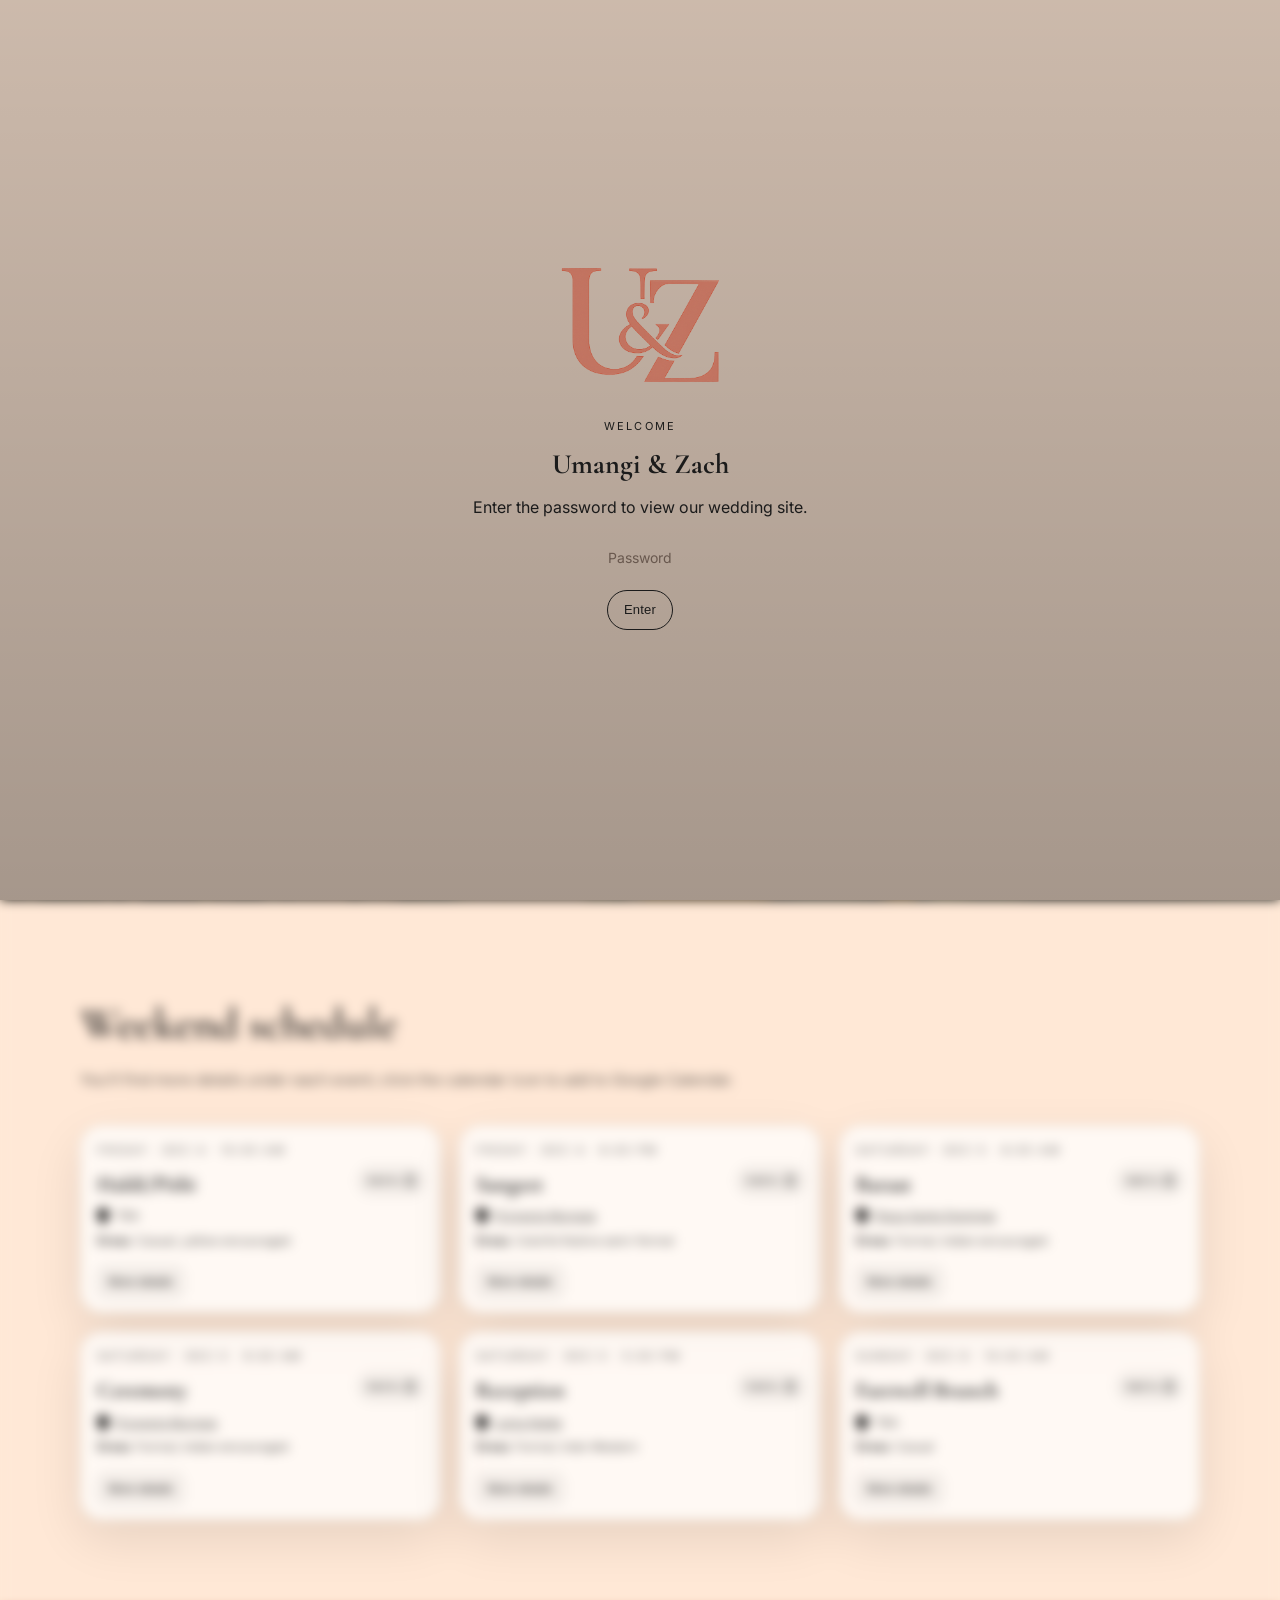
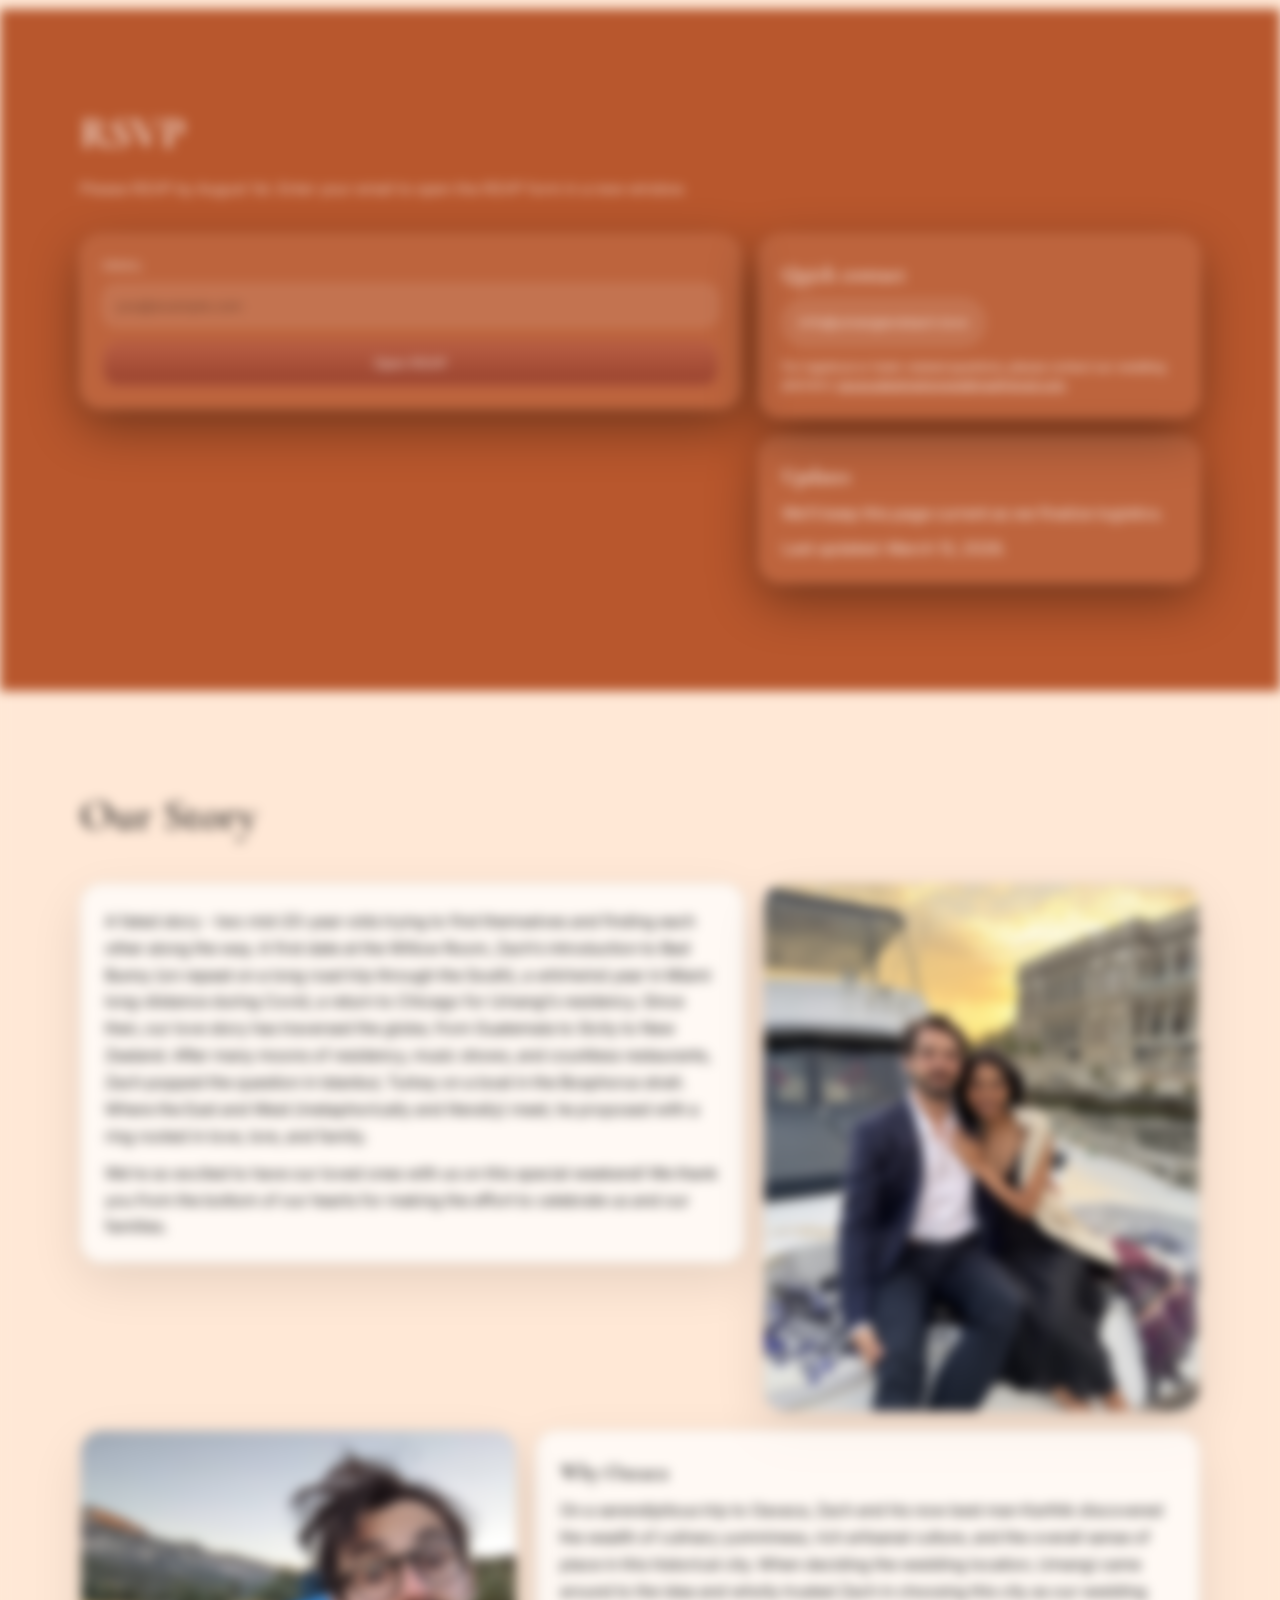
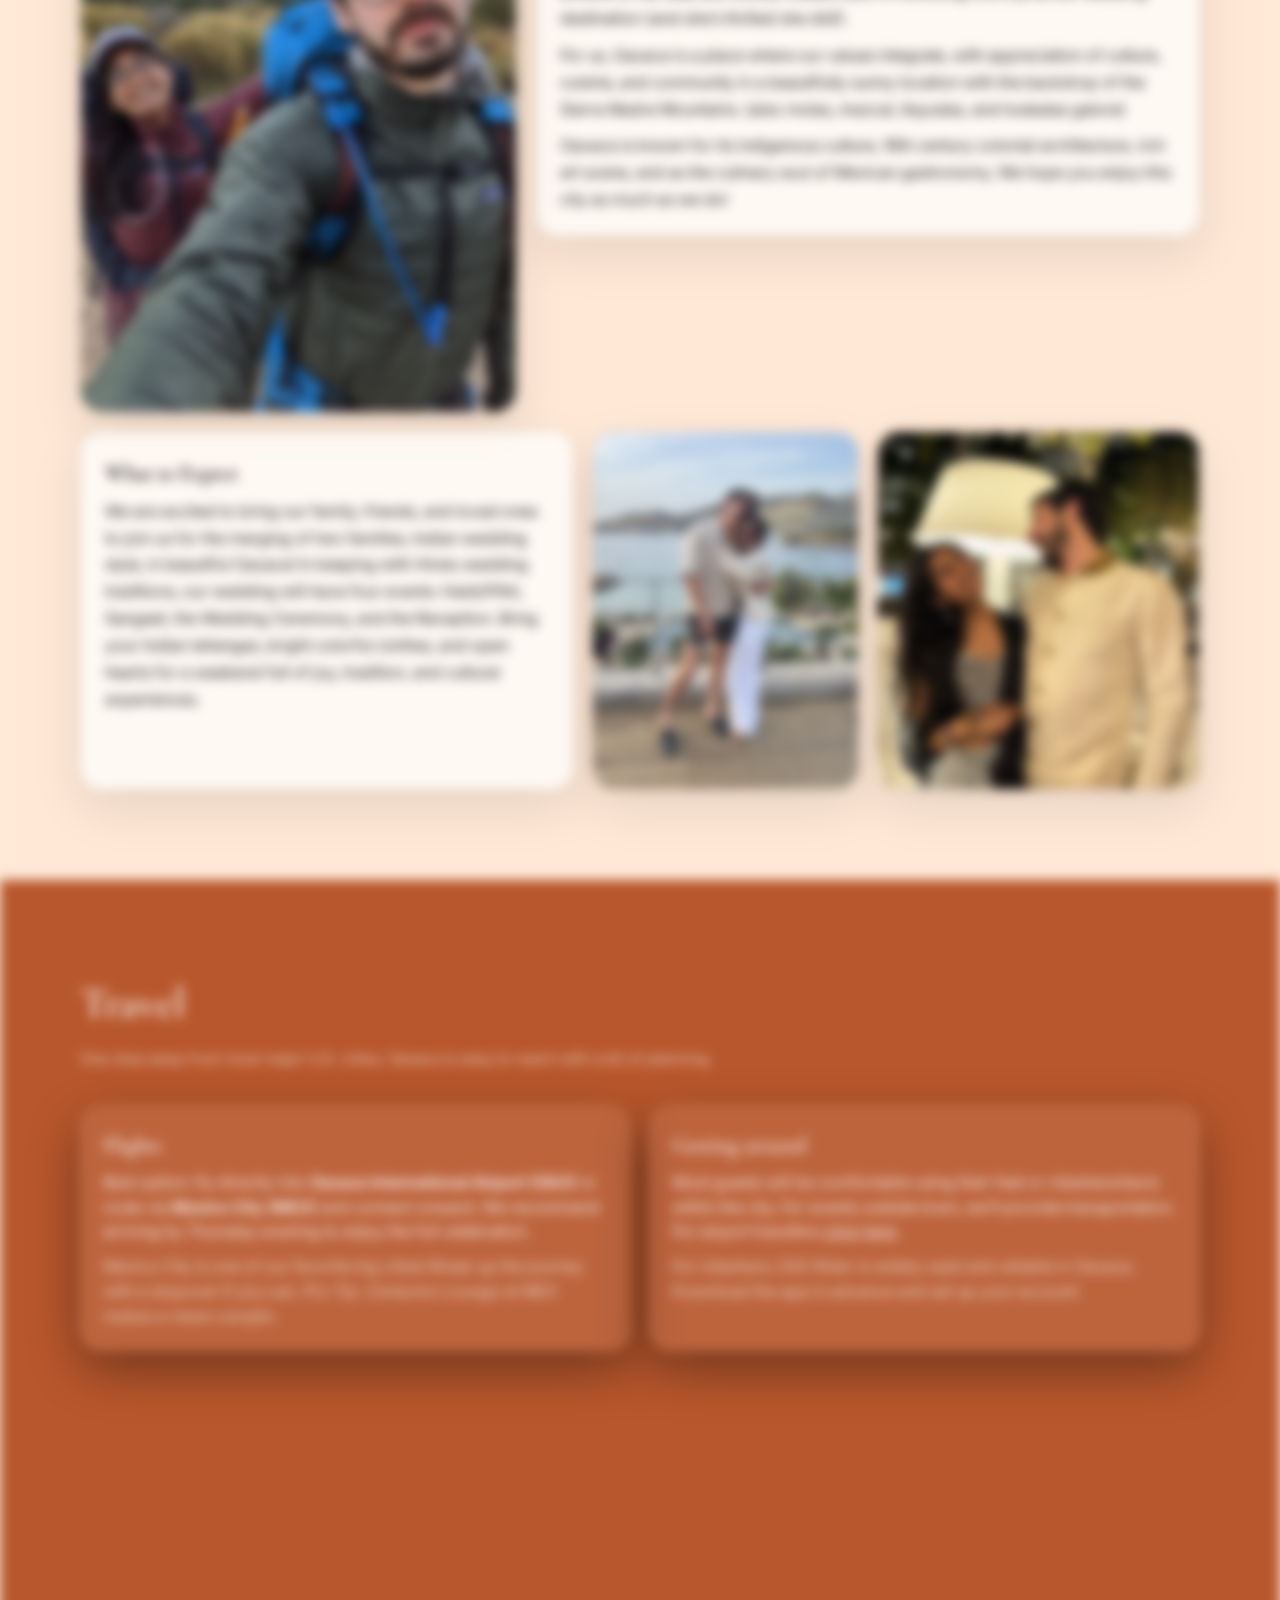
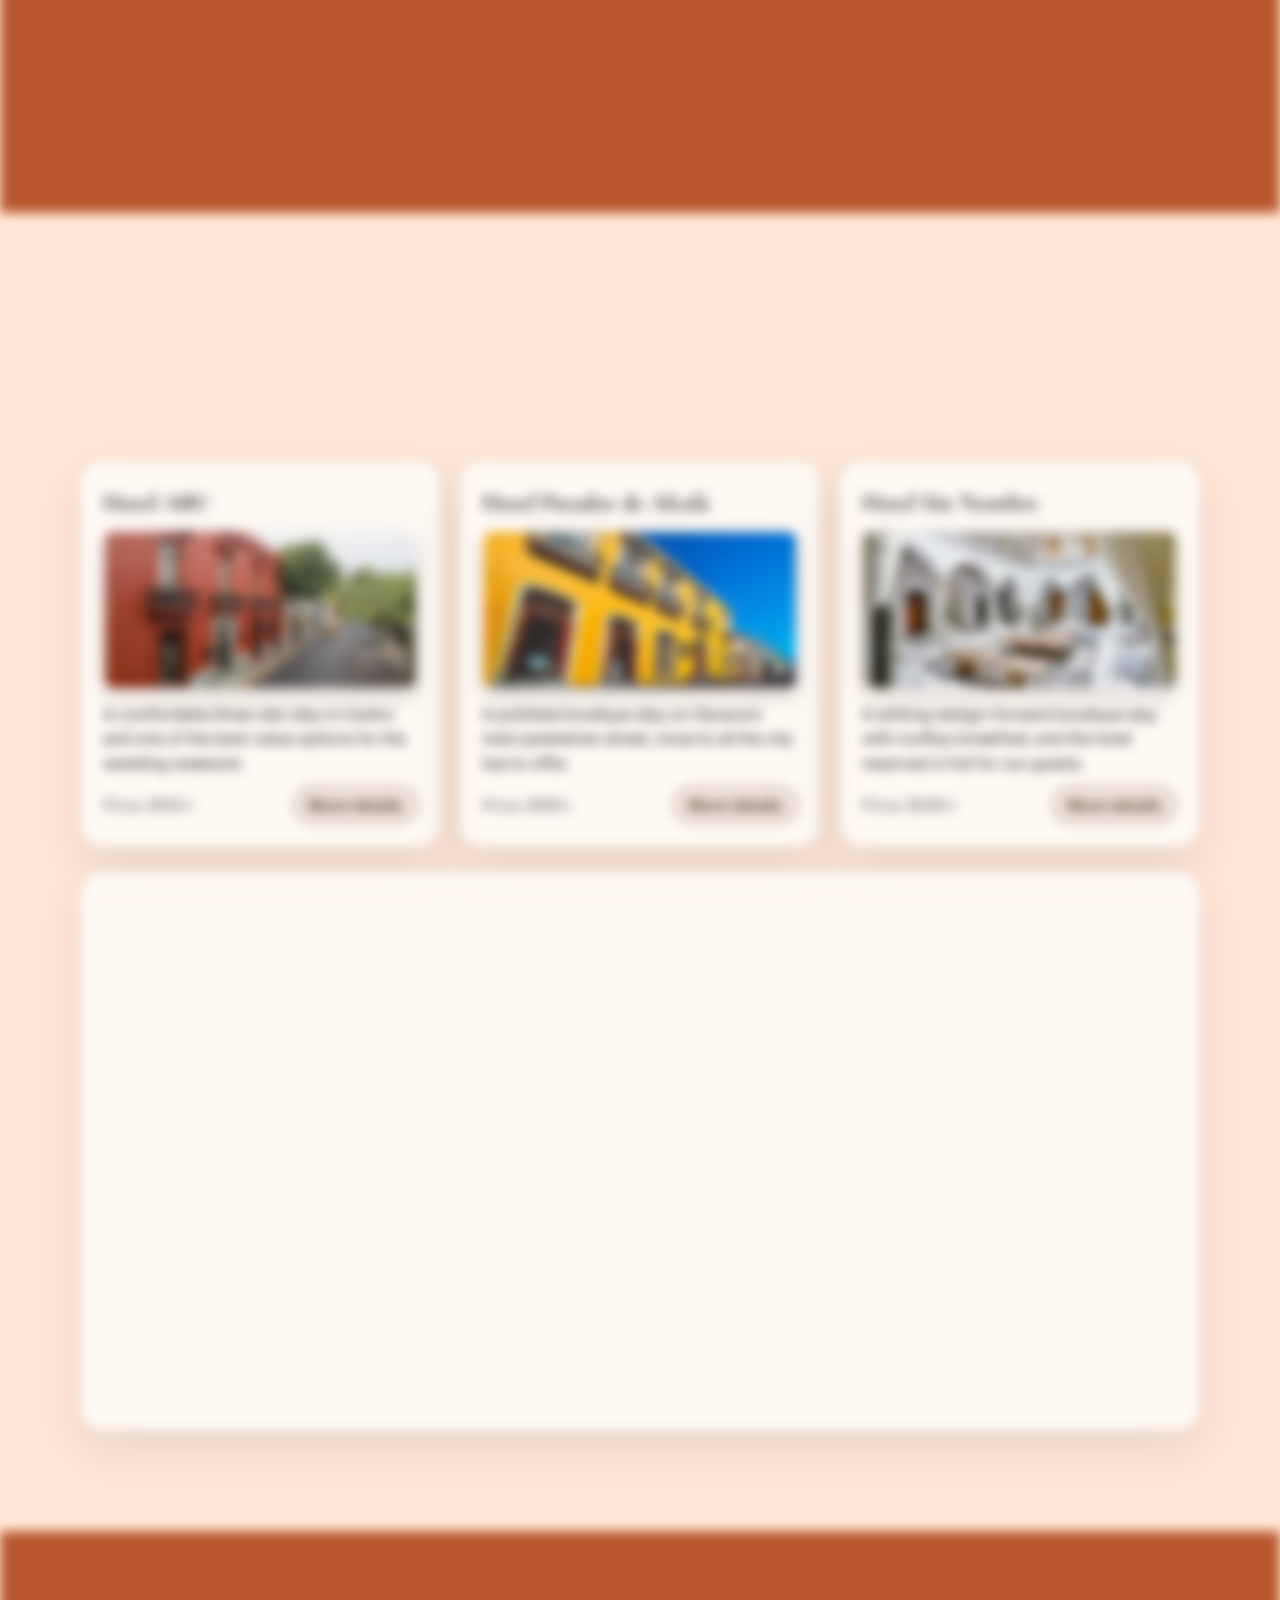
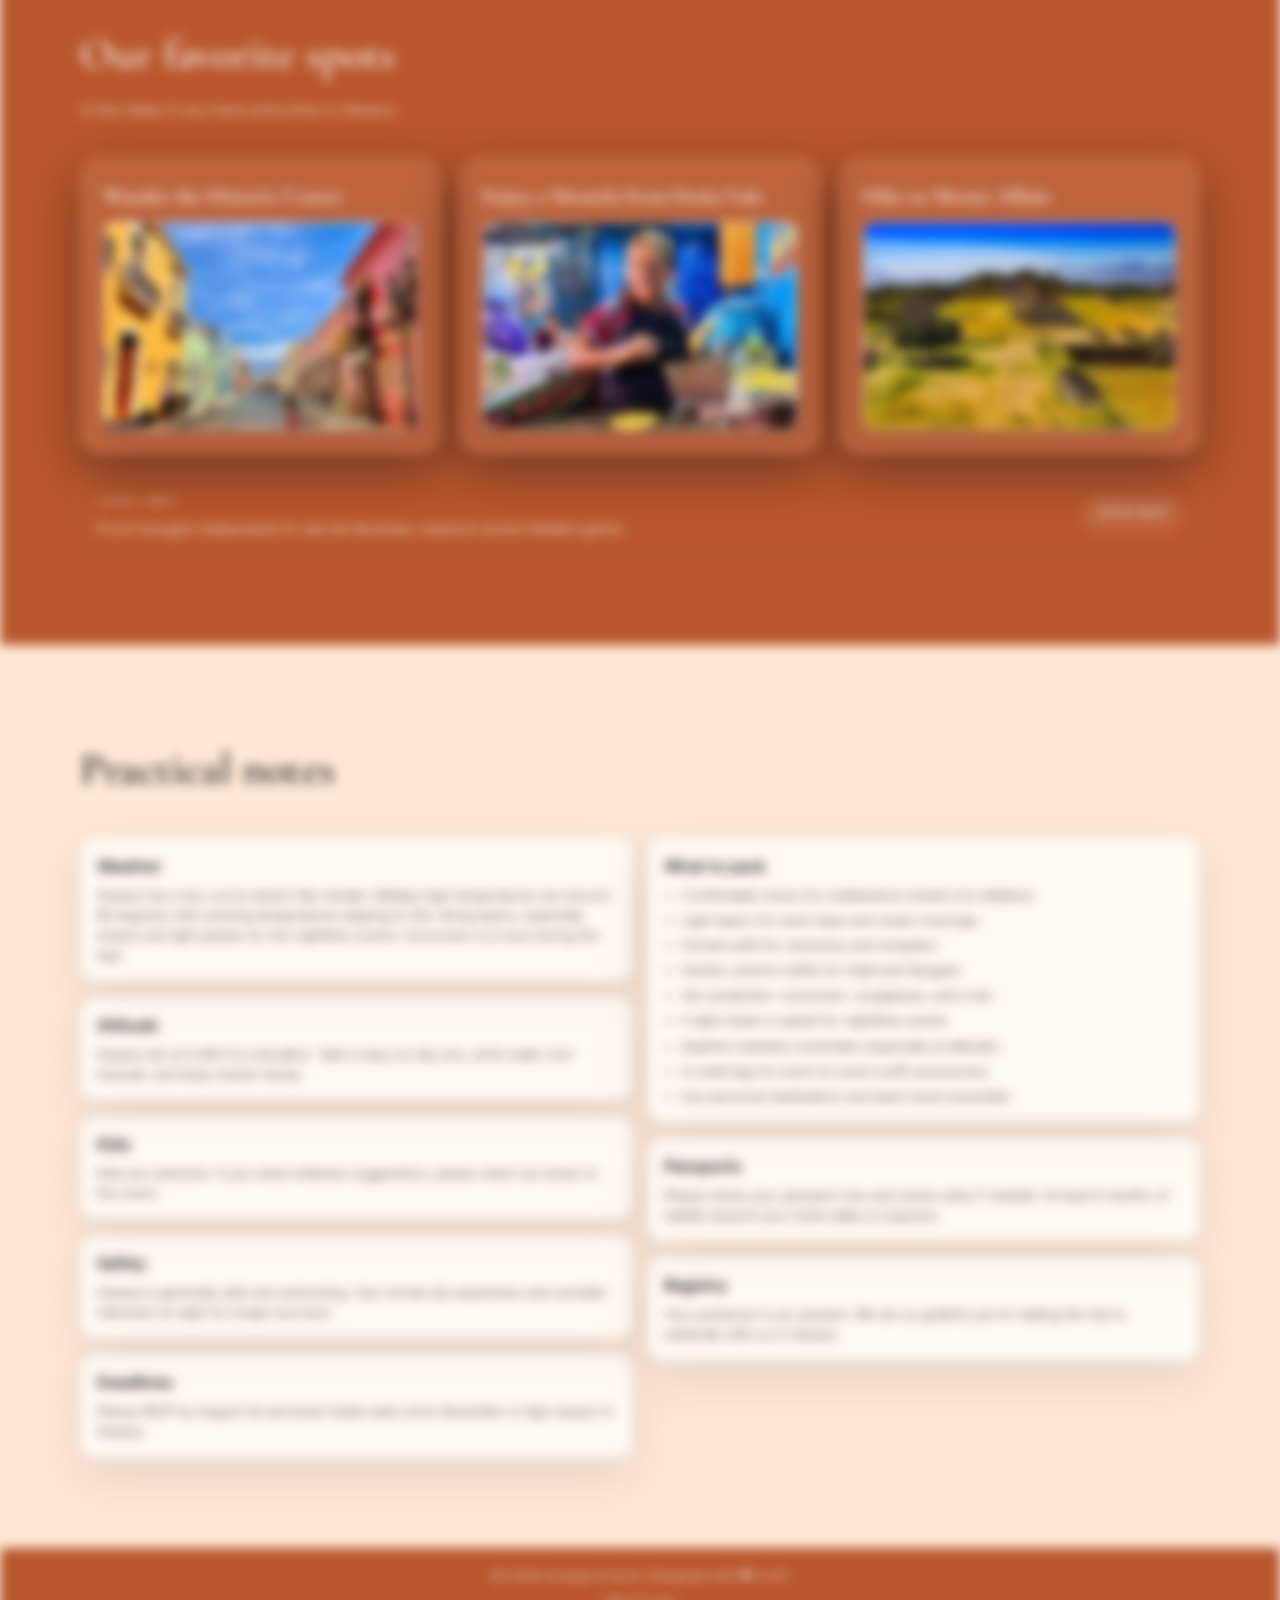
==== commit 055e1dc7: "Update hotel booking details and email layouts" ====
--- a/index.html
+++ b/index.html
@@ -575,7 +575,7 @@
                 We’ll keep this page current as we finalize logistics.
               </p>
               <p class="muted">
-                Last updated: March 11, 2026.
+                Last updated: March 13, 2026.
               </p>
             </div>
           </div>
@@ -791,11 +791,11 @@
           <li>Elevator, tourist information and concierge assistance, taxi and transfer arrangements, and external laundry service.</li>
         </ul>
       </div>
-      <div class="event-modal__section">
+      <div class="event-modal__section event-modal__section--booking">
         <h4>How to book</h4>
         <p>Reserve directly by emailing the hotel and reference the code <strong>ZACHARY &amp; UMANGI</strong>.</p>
         <p>When booking, please provide your name, requested room type, arrival and departure dates, number of guests, and a credit card to guarantee the reservation.</p>
-        <p>Reservations:<br /><a href="mailto:reservaciones@hotelabu.com">reservaciones@hotelabu.com</a></p>
+        <p>Reservations: <a href="mailto:reservaciones@hotelabu.com">reservaciones@hotelabu.com</a></p>
       </div>
       <div class="event-modal__section">
         <h4>Reservation deadline</h4>
@@ -883,11 +883,11 @@
           <li>Special rate may also be available up to two days before or after the wedding dates, subject to availability.</li>
         </ul>
       </div>
-      <div class="event-modal__section">
+      <div class="event-modal__section event-modal__section--booking">
         <h4>How to book</h4>
         <p>Reserve directly by emailing the hotel and reference the wedding code <strong>Boda Zachary y Umangi</strong>.</p>
         <p>When booking, please provide your name, requested room type, arrival and departure dates, number of rooms, and a credit card to guarantee the reservation. The first night will be charged 15 days prior to arrival.</p>
-        <p>Reservations:<br /><a href="mailto:reservaciones@paradordealcalaoaxaca.mx">reservaciones@paradordealcalaoaxaca.mx</a></p>
+        <p>Reservations: <a href="mailto:reservaciones@paradordealcalaoaxaca.mx">reservaciones@paradordealcalaoaxaca.mx</a></p>
       </div>
       <div class="event-modal__section">
         <h4>Reservation deadline</h4>
@@ -959,7 +959,7 @@
       <div class="event-modal__section">
         <h4>Additional policies</h4>
         <ul class="modal-list">
-          <li>Adults-only property: ages 12 and up.</li>
+          <li><strong>Adults-only property: ages 12 and up.</strong></li>
           <li>Pets are not permitted.</li>
         </ul>
       </div>
@@ -974,11 +974,11 @@
           <li>Airport transfers, massages, private excursions, and yoga classes are available for an additional fee.</li>
         </ul>
       </div>
-      <div class="event-modal__section">
+      <div class="event-modal__section event-modal__section--booking">
         <h4>How to book</h4>
         <p>Reserve directly by emailing the hotel and reference <strong>Zachary &amp; Umangi’s Wedding</strong>.</p>
         <p>When booking, please provide your name, requested room type, arrival and departure dates, and contact email. Reservations are confirmed once payment is received, and the hotel will send an official confirmation.</p>
-        <p>Reservations:<br /><a href="mailto:reservas@hotelsinnombre.com">reservas@hotelsinnombre.com</a></p>
+        <p>Reservations: <a href="mailto:reservas@hotelsinnombre.com">reservas@hotelsinnombre.com</a></p>
       </div>
       <div class="event-modal__section">
         <h4>Reservation deadline</h4>
@@ -986,7 +986,8 @@
       </div>
       <div class="event-modal__section">
         <h4>Website</h4>
-        <p><a href="https://www.hotelsinnombre.com" target="_blank" rel="noreferrer">Visit Hotel Sin Nombre</a></p>
+        <p><a href="https://hotels.cloudbeds.com/en/reservation/hFGX5b?checkin=2026-12-07&checkout=2026-12-08&currency=mxn" target="_blank" rel="noreferrer">Visit Hotel Sin Nombre</a></p>
+        <p class="event-modal__disclaimer">Note: Hotel Sin Nombre is reserved for our guests from December 4-6, 2026. Use the link above to view room photos and the property for dates after the wedding, and email the hotel to confirm availability for your preferred room type.</p>
       </div>
     </div>
   </div>
--- a/assets/css/styles.css
+++ b/assets/css/styles.css
@@ -1313,6 +1313,30 @@
   font-size: 14px;
   color: rgba(27,31,29,.80);
 }
+.event-modal__section--booking{
+  margin: 18px 0;
+  padding: 18px 22px;
+  border: 1px solid rgba(171,127,74,.28);
+  border-left: 4px solid rgba(171,127,74,.82);
+  border-radius: 14px;
+  background: linear-gradient(180deg, rgba(246,239,229,.88) 0%, rgba(255,252,247,.96) 100%);
+  box-shadow: 0 10px 24px rgba(27,31,29,.06);
+}
+.event-modal__section.event-modal__section--booking h4{
+  margin-top: 0;
+  margin-bottom: 10px;
+  color: rgba(112,76,38,.92);
+}
+.event-modal__section.event-modal__section--booking p:last-child{
+  margin-bottom: 0;
+}
+.event-modal__disclaimer{
+  margin-top: -4px;
+  font-size: 10px;
+  font-style: italic;
+  line-height: 1.5;
+  color: rgba(27,31,29,.62);
+}
 .event-modal__outfit-inspo{
   margin: 2px 0 0;
   font-size: 13px;
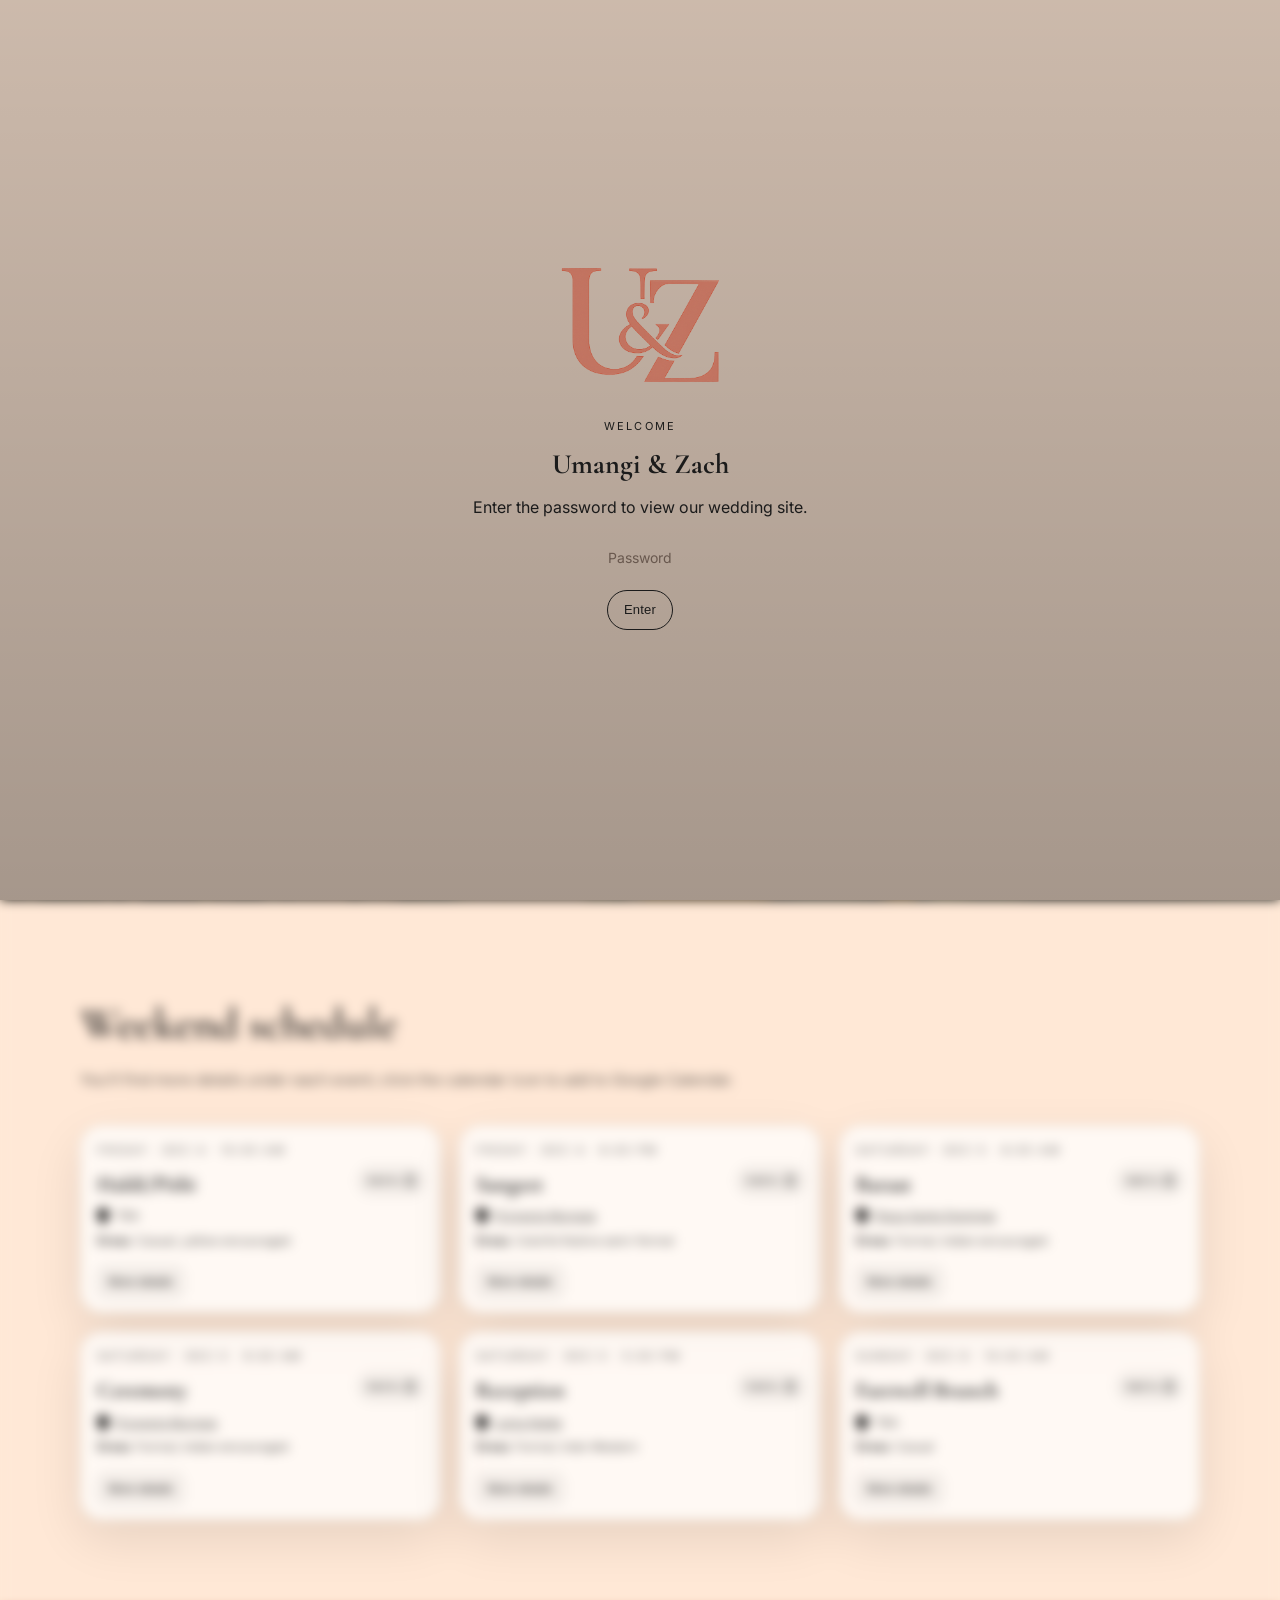
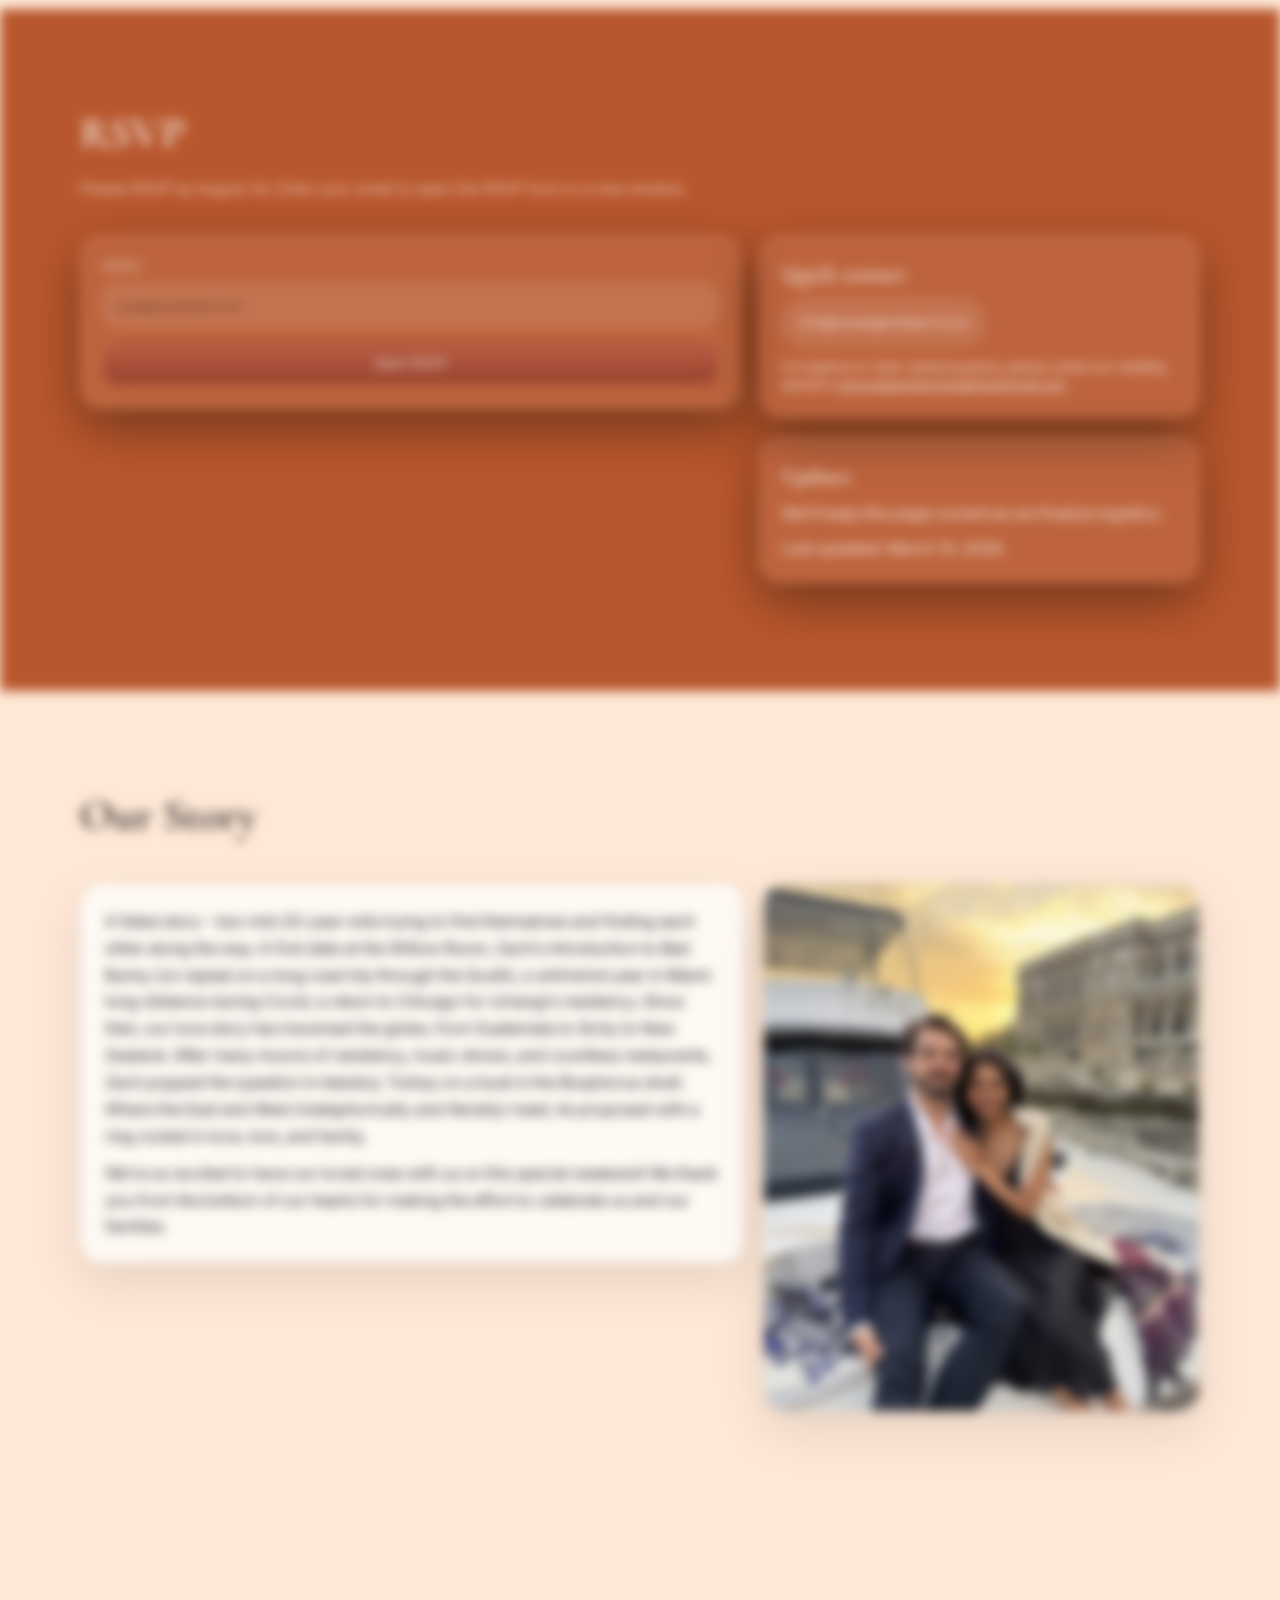
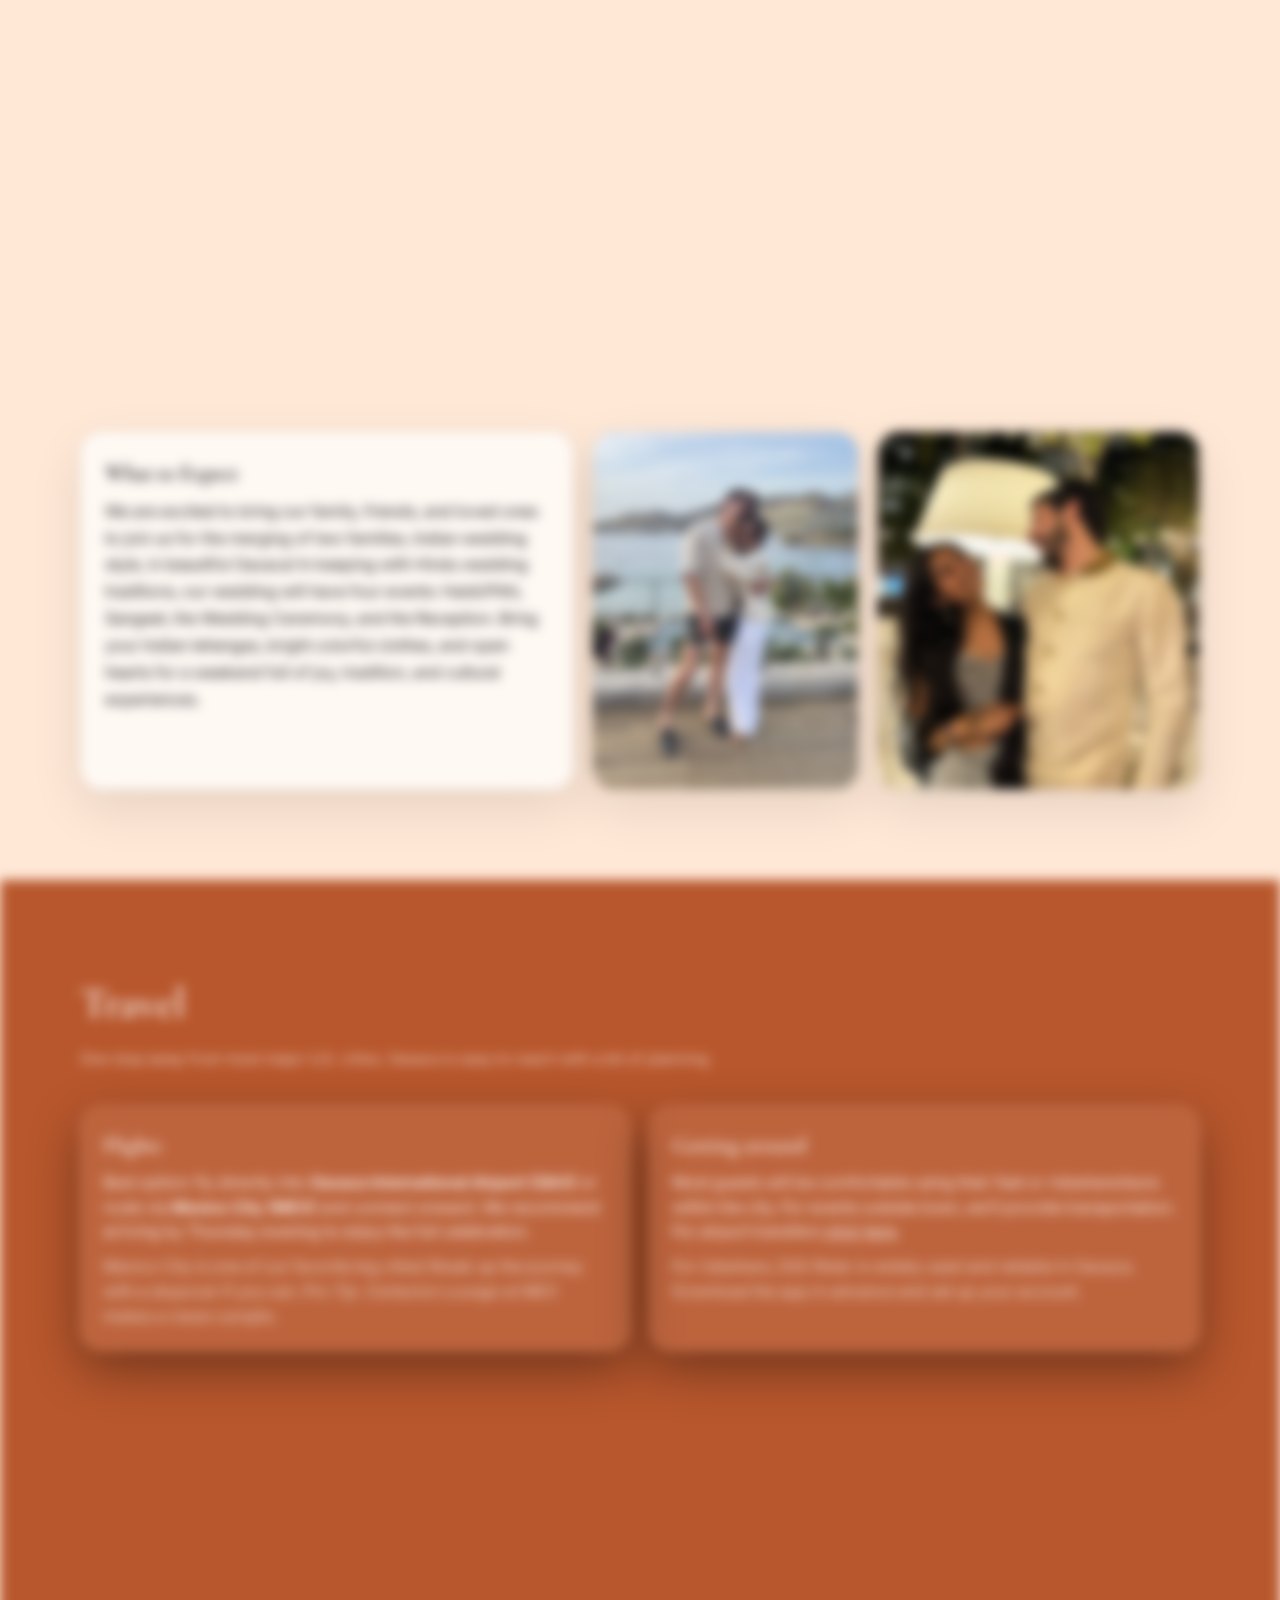
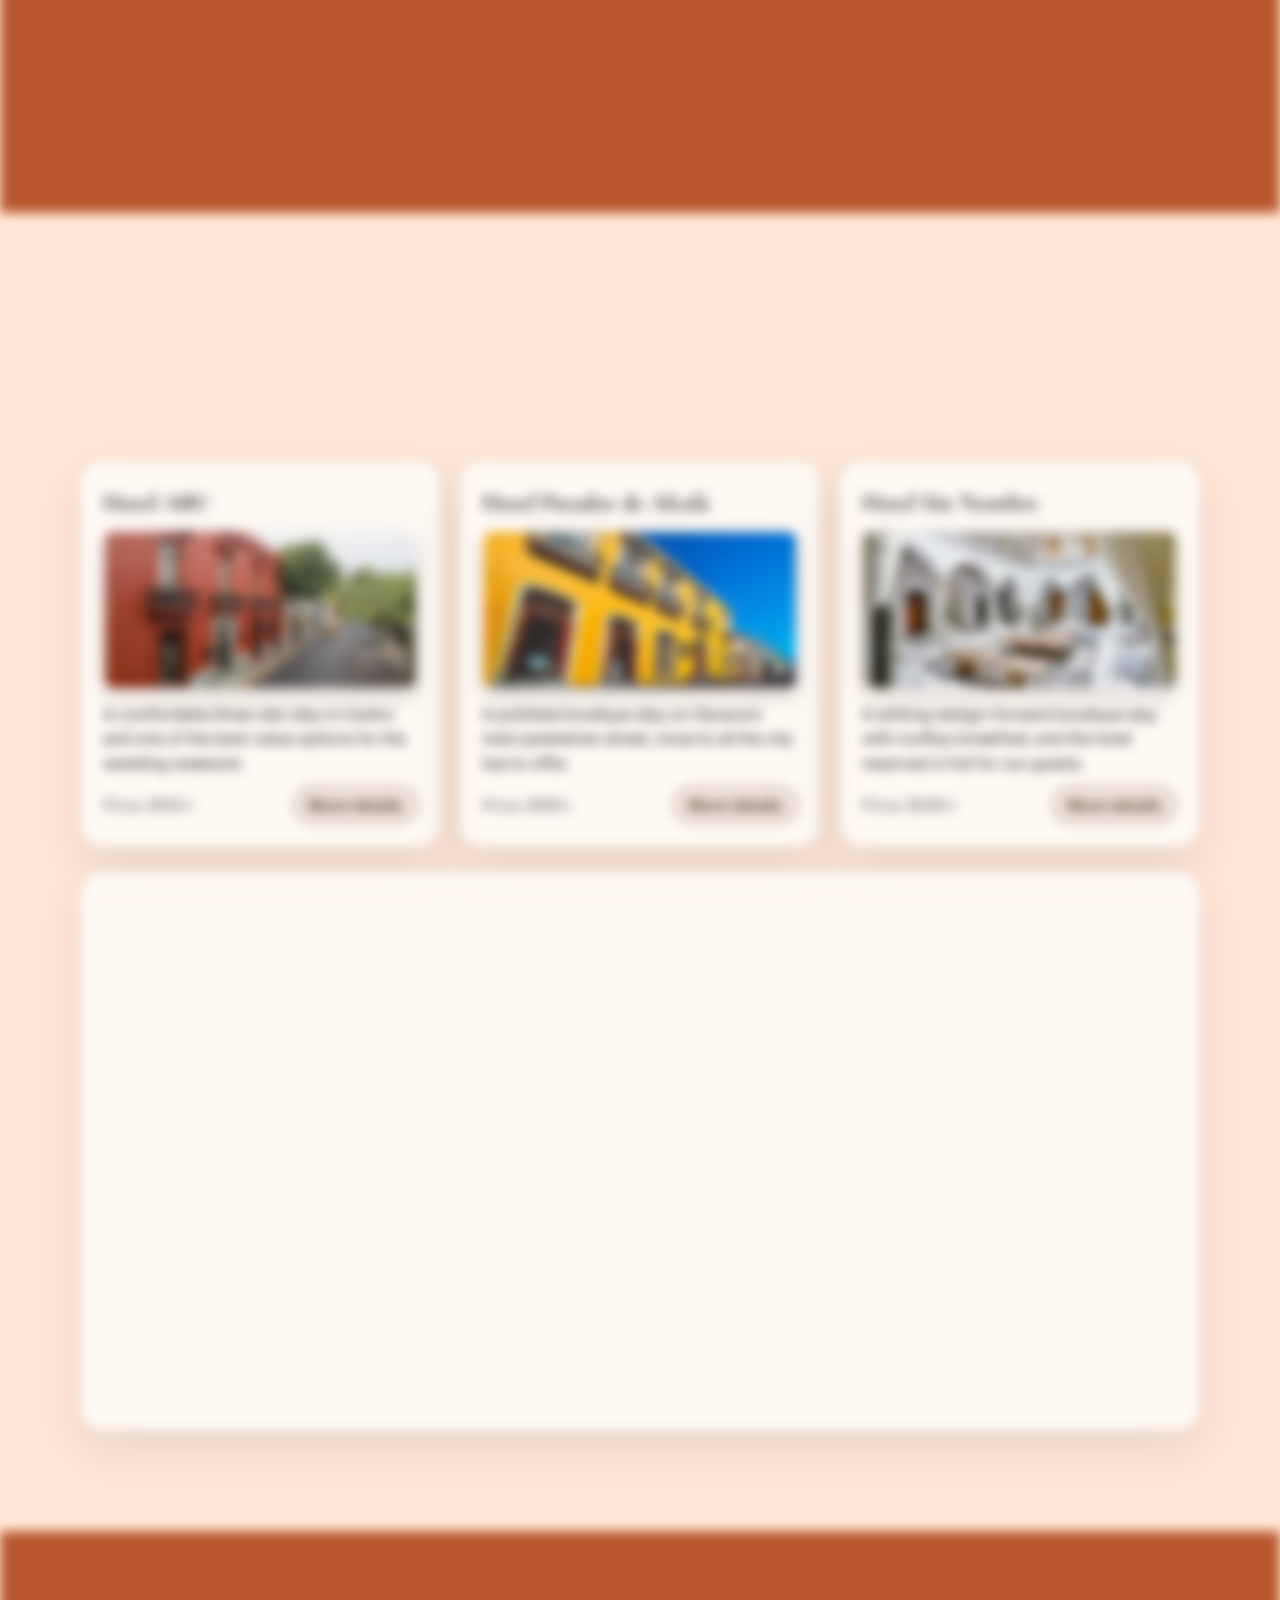
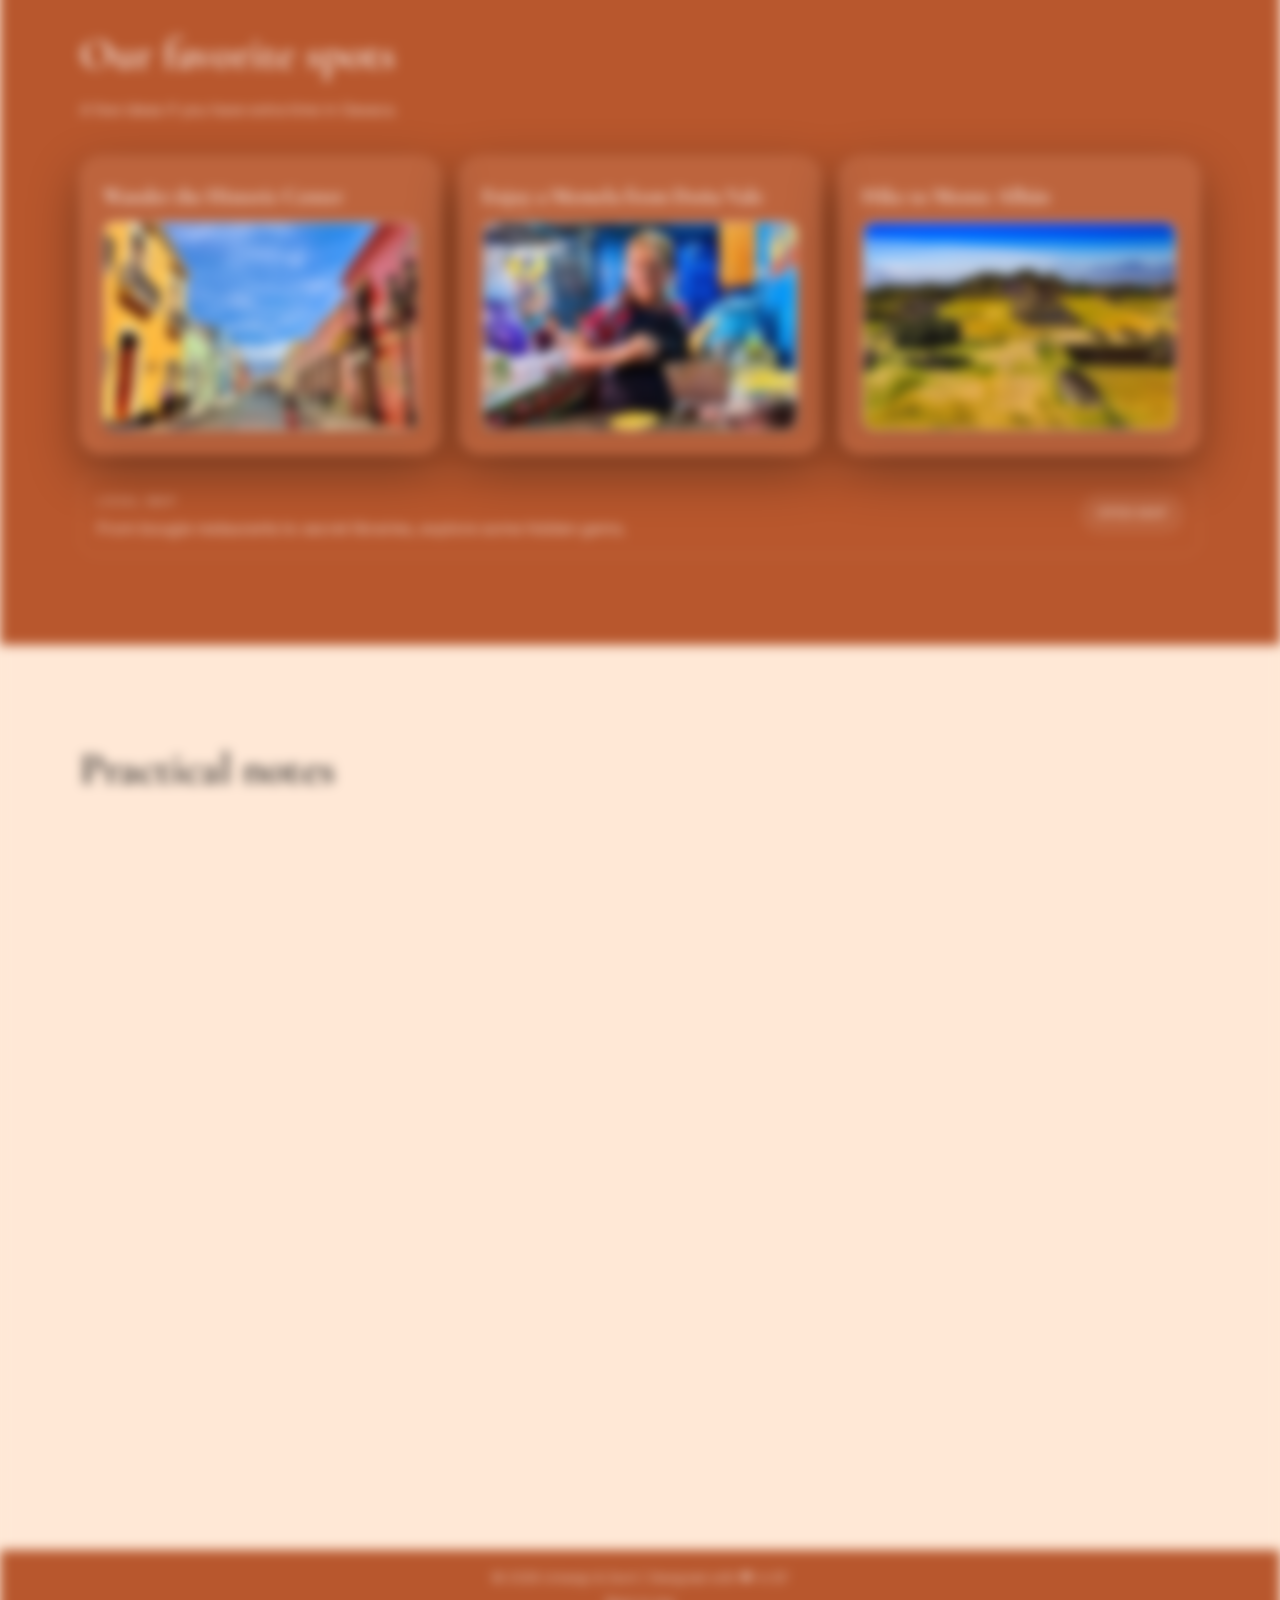
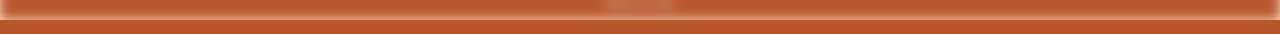
==== commit 1dab60ad: "Update ceremony dress note and FAQ water guidance" ====
--- a/index.html
+++ b/index.html
@@ -243,7 +243,7 @@
               <p class="event-card__day">Saturday · Dec 5 · 9:00 AM</p>
               <div class="event-card__title-row">
                 <h3 class="event-card__title">Ceremony</h3>
-                <a class="event-card__cta event-card__cta--inline" href="https://calendar.google.com/calendar/render?action=TEMPLATE&text=Ceremony&dates=20261205T090000%2F20261205T120000&details=About%3A%20The%20Hindu%20wedding%20ceremony%20is%20a%20sacred%20and%20symbolic%20celebration%20of%20love%2C%20commitment%2C%20and%20unity.%20Rooted%20in%20ancient%20Vedic%20tradition%20and%20aligned%20with%20the%20Muhurat%2C%20the%20ceremony%20is%20led%20by%20a%20priest%20through%20a%20series%20of%20pujas%20and%20vows.%20These%20traditions%20symbolize%20the%20spiritual%20merging%20of%20two%20souls%2C%20to%20journey%20together%20through%20the%20ups%20and%20downs%20of%20life.%0A%0ADress%3A%20This%20is%20a%20formal%20and%20traditional%20event.%20Indian%20attire%20is%20encouraged%20%E2%80%94%20saris%2C%20lehengas%2C%20kurtas%20are%20all%20welcome.%20Western%20wear%20such%20as%20lighter-colored%20suits%20and%20midi-%20to%20floor-length%20colorful%20dresses%20are%20also%20options.%20Please%20plan%20for%20an%20outdoor%20setting.%20Respectfully%2C%20please%20do%20not%20wear%20red%20%28bridal%29%2C%20black%20%28inauspicious%29%2C%20or%20white%20%28mourning%29%20to%20this%20event%20%28splashes%20of%20cream%20are%20okay%29.%20Sunglasses%20will%20come%20in%20handy.%0A%0ATimes%20may%20shift%20slightly%3B%20please%20check%20the%20website%20for%20updates.&location=Proyecto%20Murguia%2C%20Oaxaca%2C%20Mexico&ctz=America%2FMexico_City" target="_blank" rel="noreferrer">
+                <a class="event-card__cta event-card__cta--inline" href="https://calendar.google.com/calendar/render?action=TEMPLATE&text=Ceremony&dates=20261205T090000%2F20261205T120000&details=About%3A%20The%20Hindu%20wedding%20ceremony%20is%20a%20sacred%20and%20symbolic%20celebration%20of%20love%2C%20commitment%2C%20and%20unity.%20Rooted%20in%20ancient%20Vedic%20tradition%20and%20aligned%20with%20the%20Muhurat%2C%20the%20ceremony%20is%20led%20by%20a%20priest%20through%20a%20series%20of%20pujas%20and%20vows.%20These%20traditions%20symbolize%20the%20spiritual%20merging%20of%20two%20souls%2C%20to%20journey%20together%20through%20the%20ups%20and%20downs%20of%20life.%0A%0ADress%3A%20This%20is%20a%20formal%20and%20traditional%20event.%20Indian%20attire%20is%20encouraged%20%E2%80%94%20saris%2C%20lehengas%2C%20kurtas%20are%20all%20welcome.%20Western%20wear%20such%20as%20lighter-colored%20suits%20and%20midi-%20to%20floor-length%20colorful%20dresses%20are%20also%20options.%20Please%20plan%20for%20an%20outdoor%20setting.%20Respectfully%2C%20please%20no%20not%20wear%20black%20as%20this%20is%20considered%20inauspicious.%20Sunglasses%20will%20come%20in%20handy.%0A%0ATimes%20may%20shift%20slightly%3B%20please%20check%20the%20website%20for%20updates.&location=Proyecto%20Murguia%2C%20Oaxaca%2C%20Mexico&ctz=America%2FMexico_City" target="_blank" rel="noreferrer">
                   Add to <span class="event-card__cta-icon" aria-hidden="true"></span>
                 </a>
               </div>
@@ -531,6 +531,10 @@
                 <p class="faq__a">Please check your passport now and renew early if needed. At least 6 months of validity beyond your travel dates is required.</p>
               </div>
               <div class="faq__item">
+                <p class="faq__q">Water</p>
+                <p class="faq__a">Please do not drink from the tap in Oaxaca. Use bottled water for drinking.</p>
+              </div>
+              <div class="faq__item">
                 <p class="faq__q">Registry</p>
                 <p class="faq__a">Your presence is our present. We are so grateful you’re making the trip to celebrate with us in Oaxaca.</p>
               </div>
@@ -660,7 +664,7 @@
       </div>
       <div class="event-modal__section">
         <h4>Dress</h4>
-        <p>This is a formal and traditional event. Indian attire is encouraged — saris, lehengas, kurtas are all welcome. Western wear such as lighter-colored suits and midi- to floor-length colorful dresses are also options. Please plan for an outdoor setting. Respectfully, please do not wear red (bridal), black (inauspicious), or white (mourning) to this event (splashes of cream are okay). Sunglasses will come in handy.</p>
+        <p>This is a formal and traditional event. Indian attire is encouraged — saris, lehengas, kurtas are all welcome. Western wear such as lighter-colored suits and midi- to floor-length colorful dresses are also options. Please plan for an outdoor setting. Respectfully, please no not wear black as this is considered inauspicious. Sunglasses will come in handy.</p>
         <p class="event-modal__outfit-inspo"><a class="pinterest-link" href="https://pin.it/2qSAZyC6r" target="_blank" rel="noreferrer">Pinterest board</a></p>
       </div>
     </div>
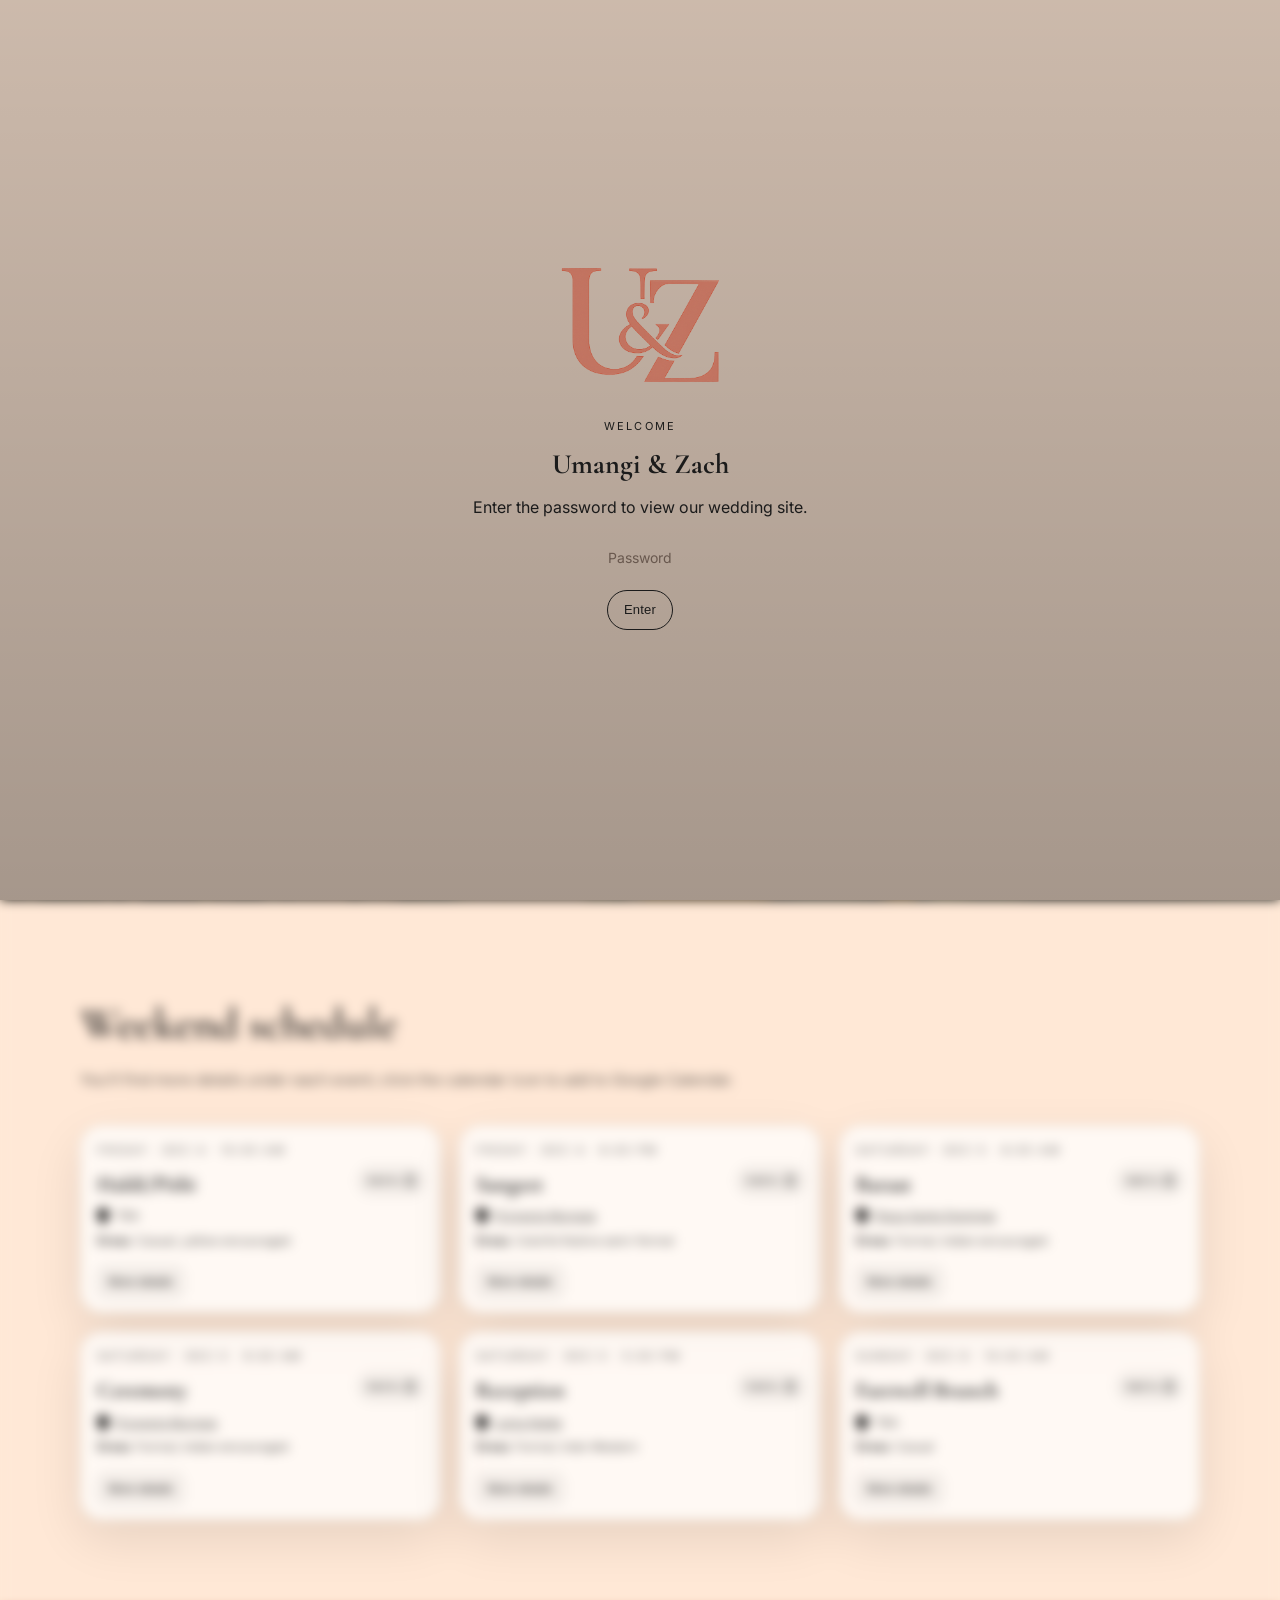
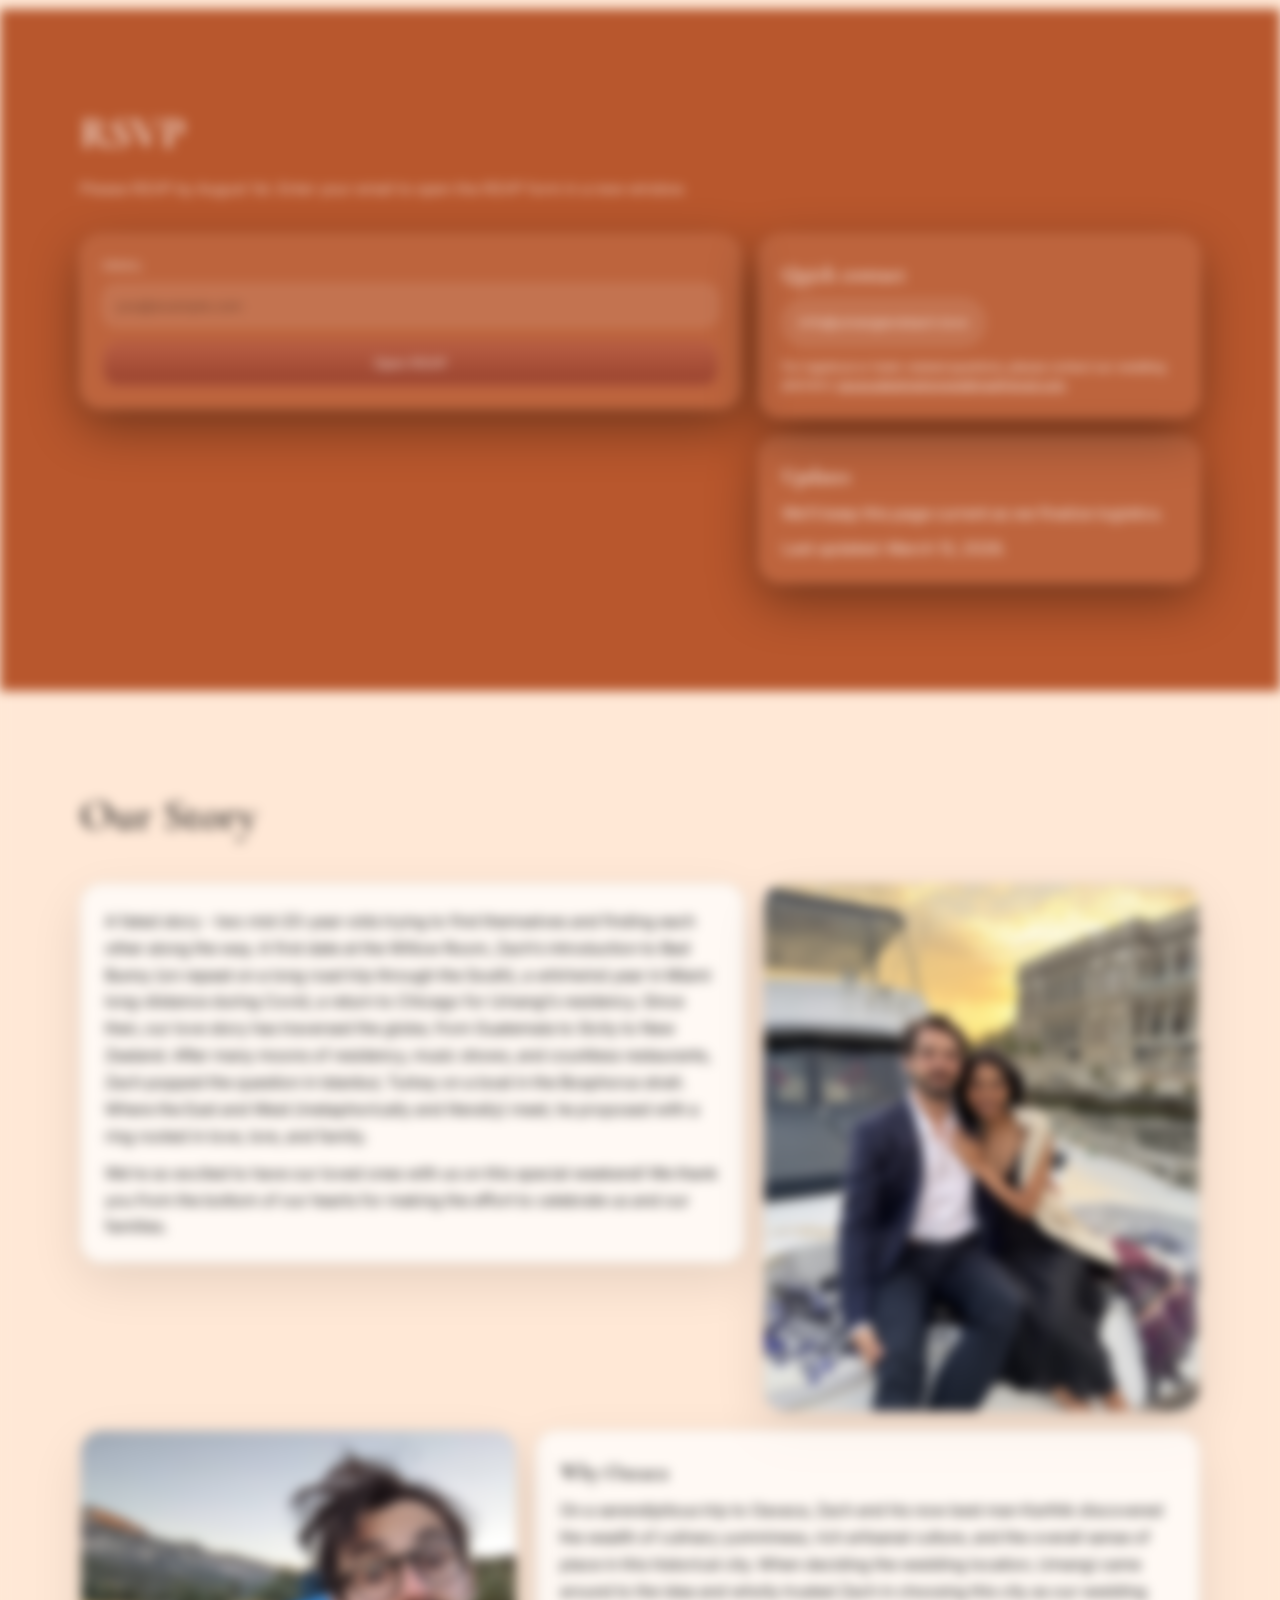
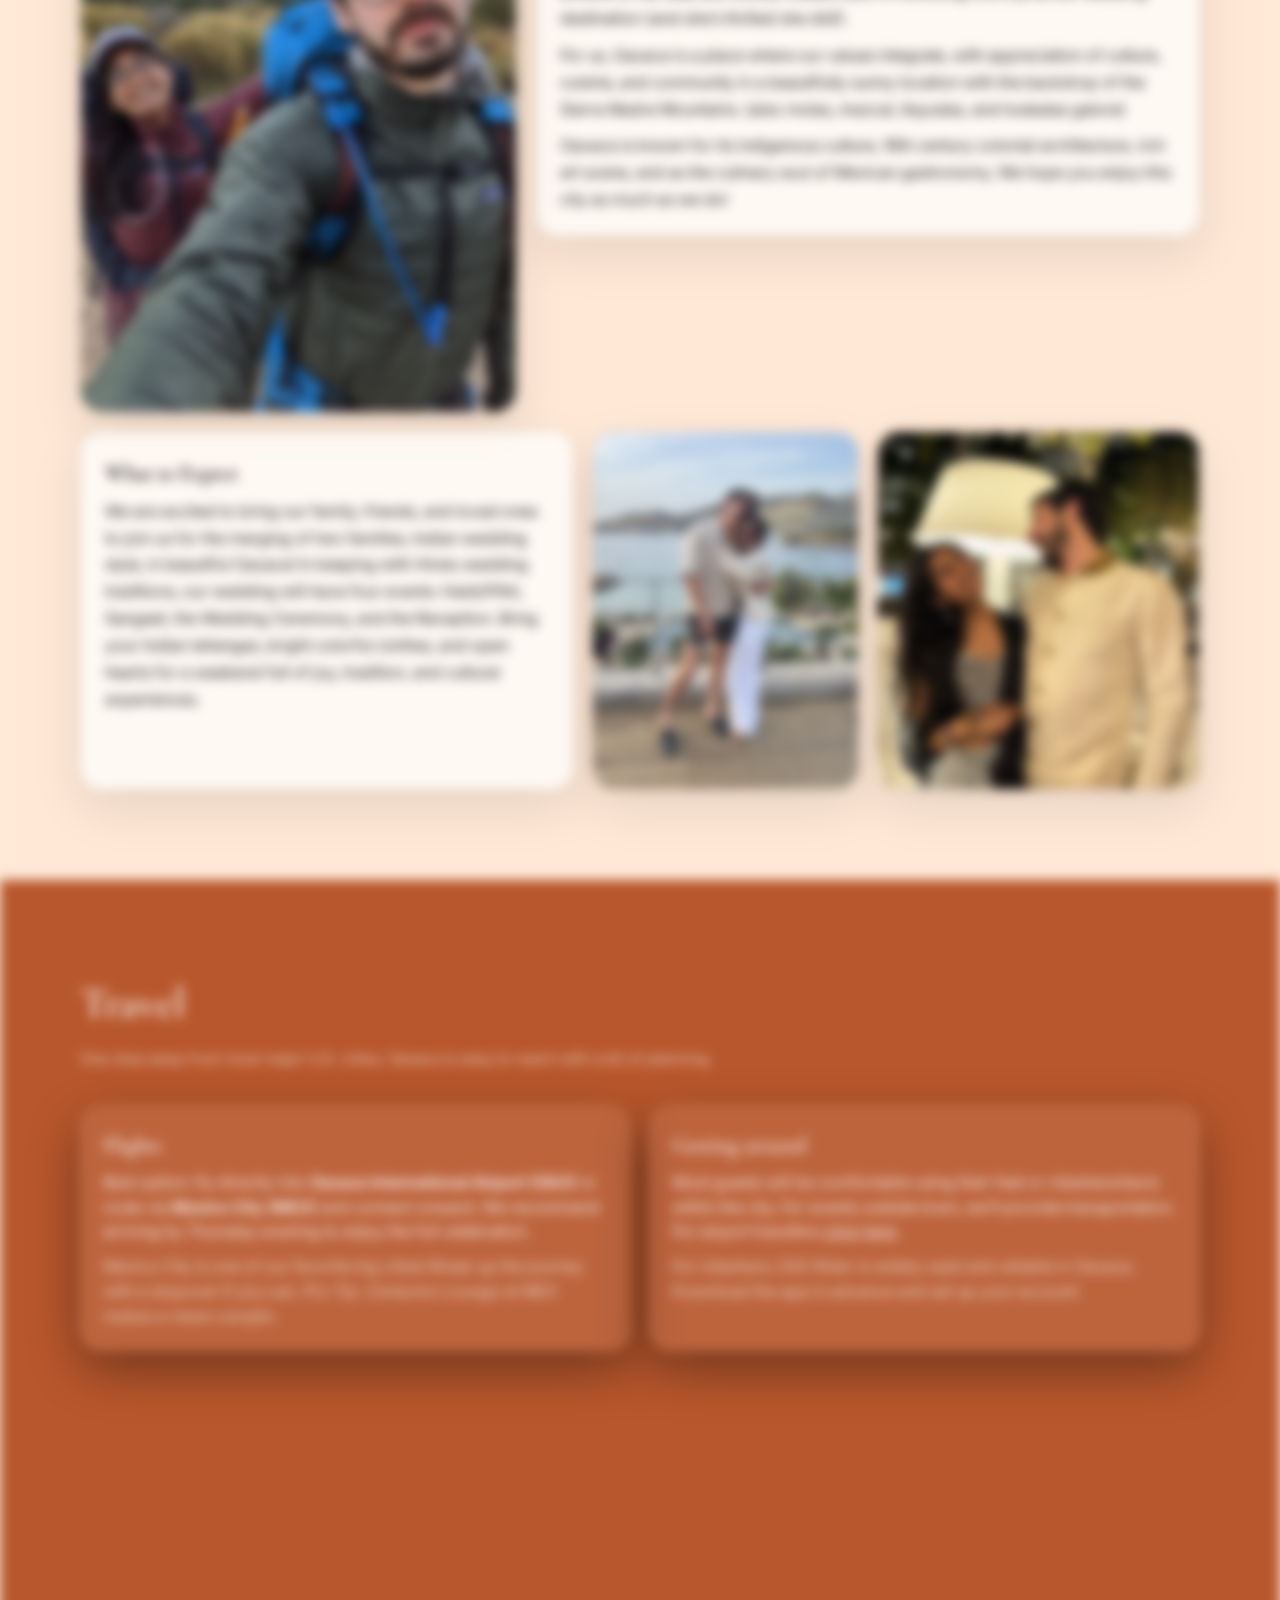
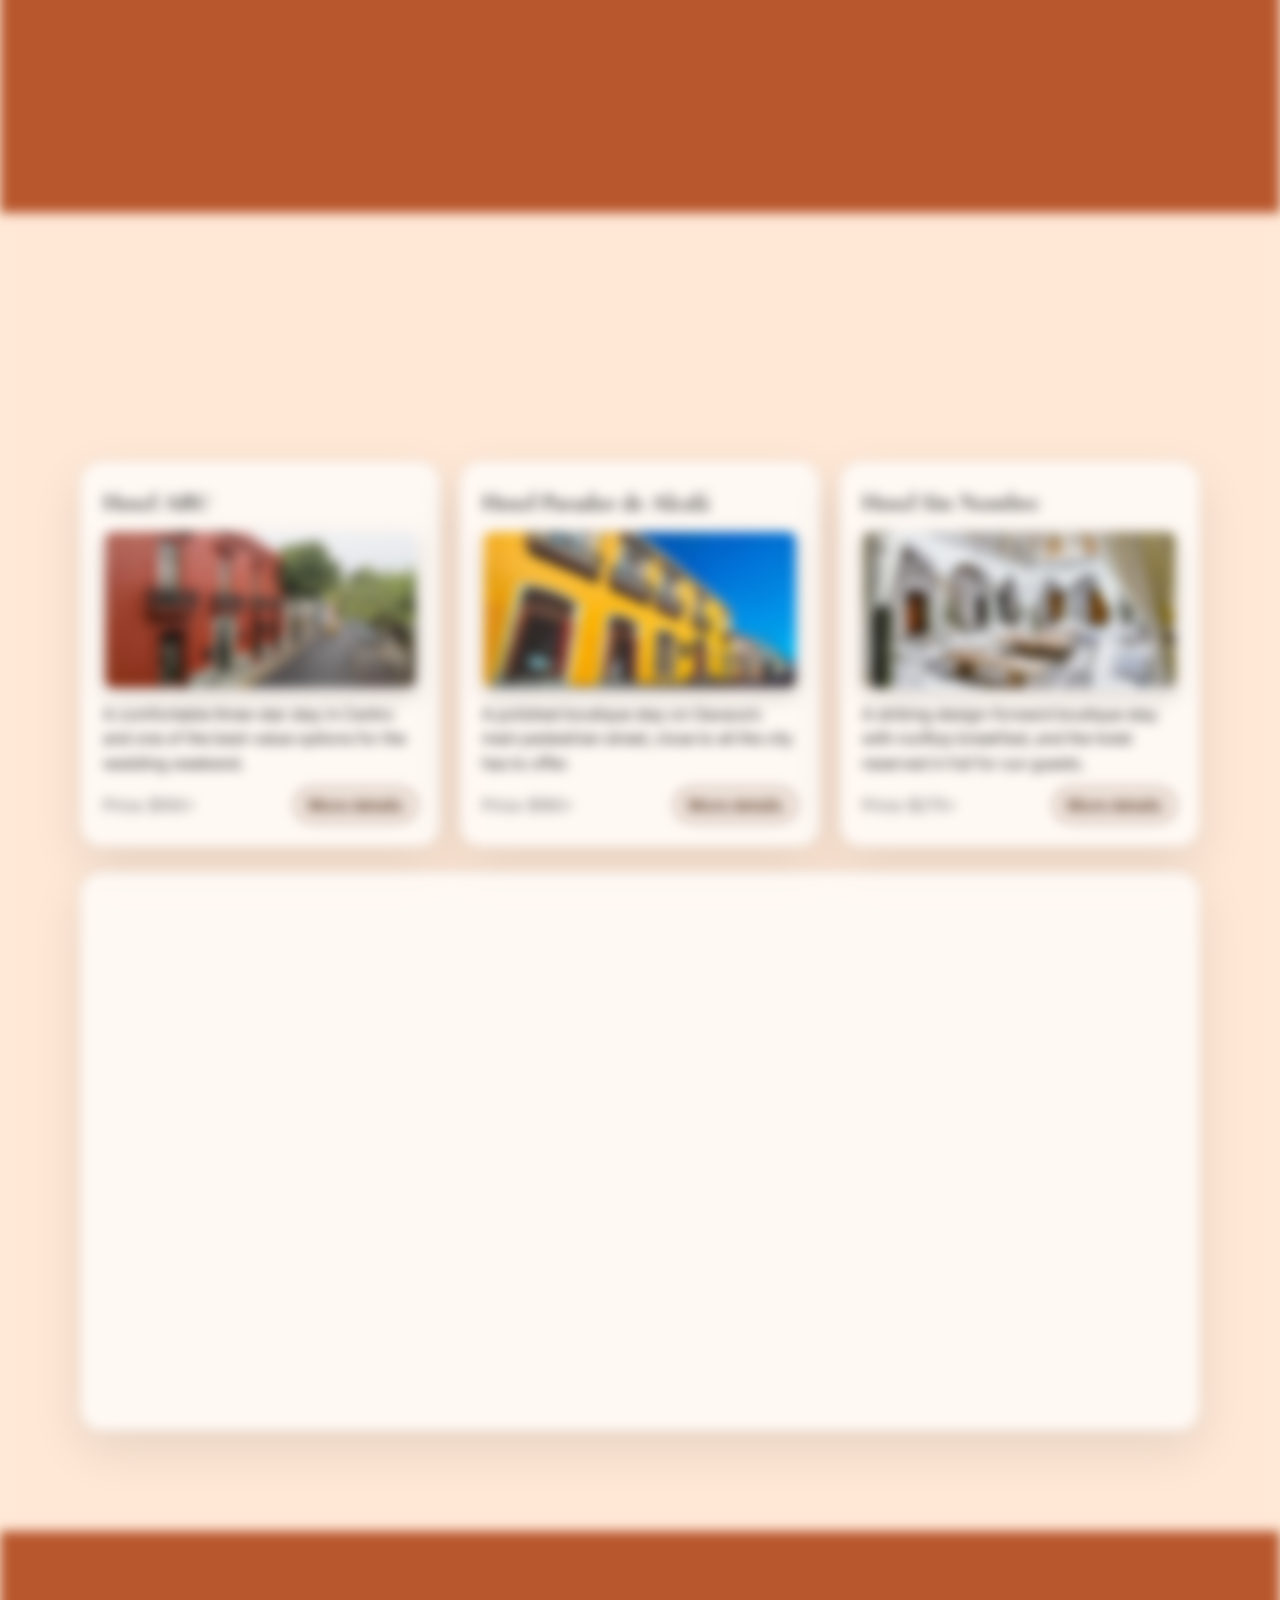
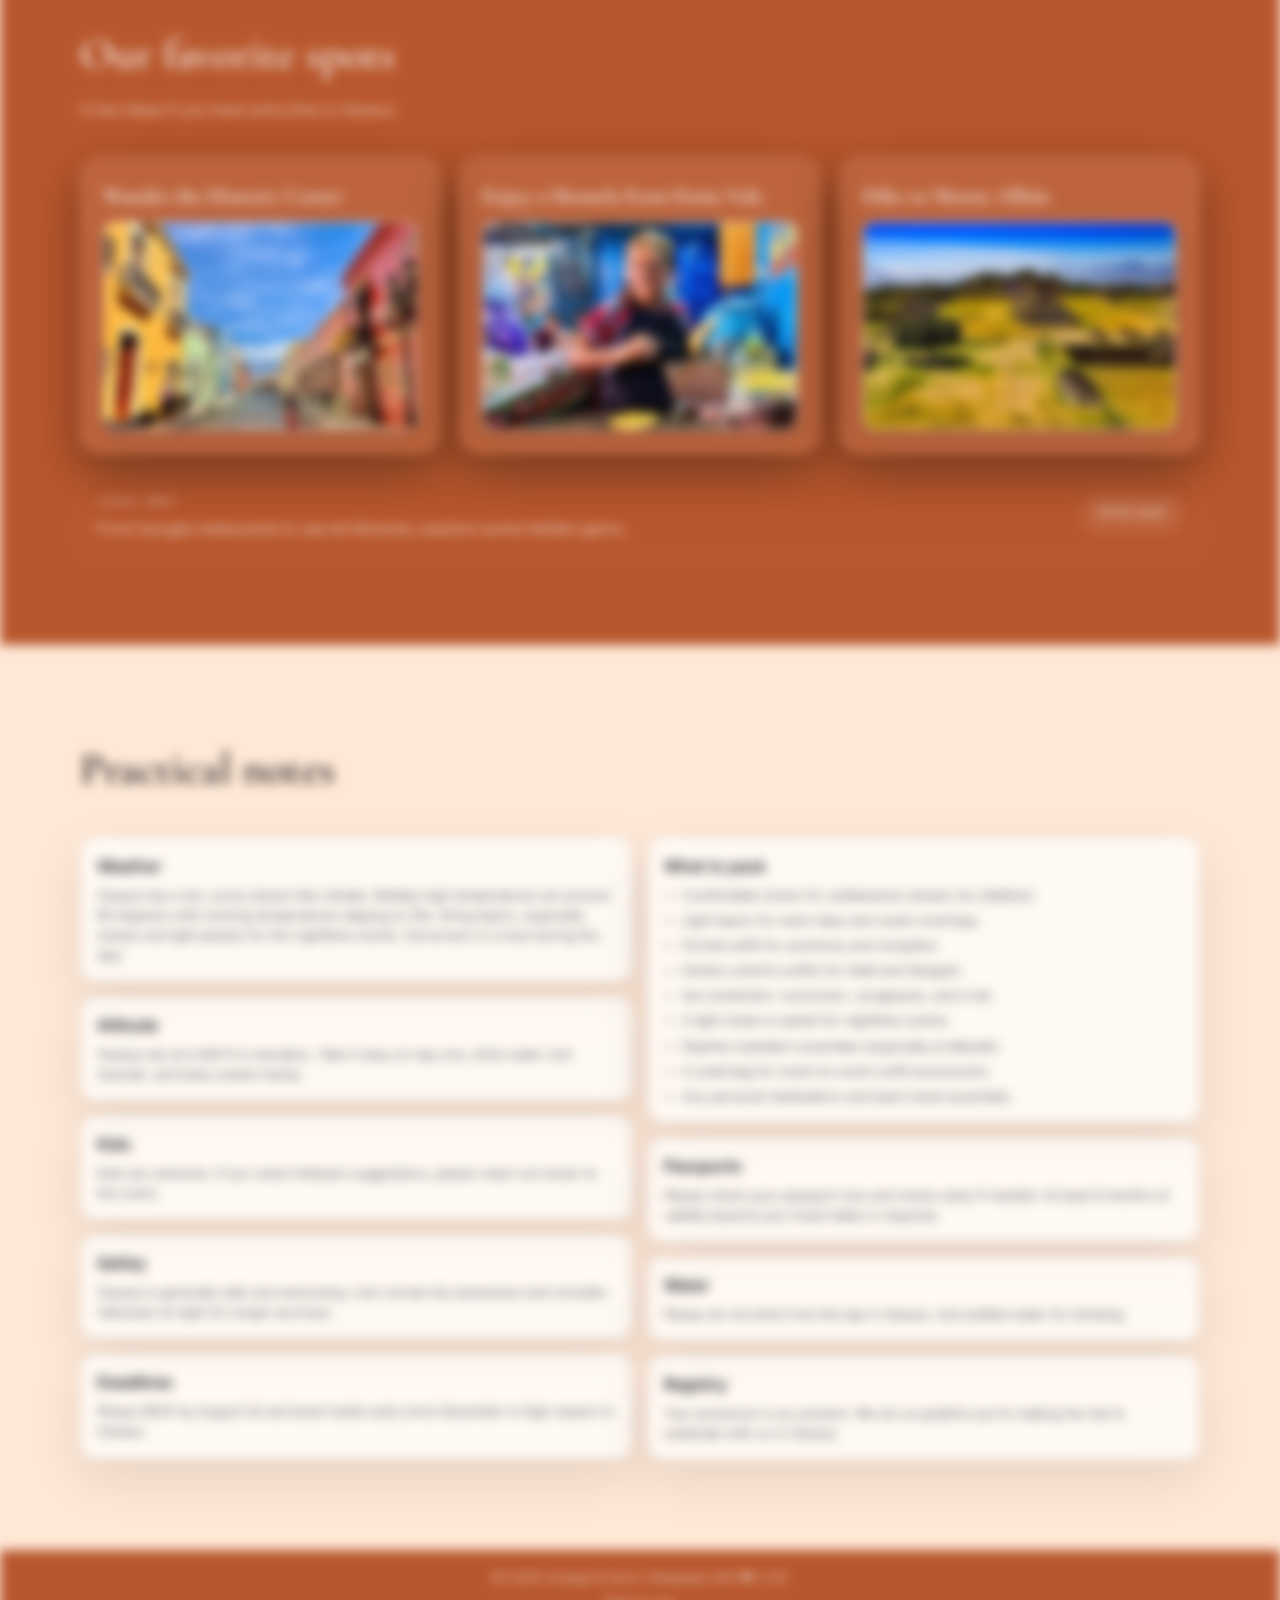
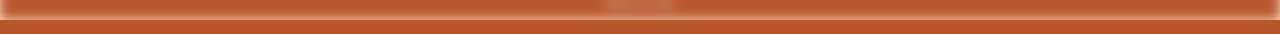
==== commit 3636f998: "Update Hotel Sin Nombre booking details" ====
--- a/index.html
+++ b/index.html
@@ -422,7 +422,7 @@
               A striking design-forward boutique stay with rooftop breakfast, and the hotel reserved in full for our guests.
             </p>
             <div class="stay-card__bottom">
-              <p class="muted">Price: $280+</p>
+              <p class="muted">Price: $275+</p>
               <button class="stay-card__details-trigger modal-trigger" type="button" aria-haspopup="dialog" aria-controls="modal-hotel-sinnombre">More details</button>
             </div>
           </article>
@@ -926,27 +926,27 @@
               <tr>
                 <td>Standard Room</td>
                 <td>Queen bed</td>
-                <td>$5,034 MXN</td>
+                <td>$4,754 MXN</td>
               </tr>
               <tr>
                 <td>Comfort Room</td>
                 <td>King bed</td>
-                <td>$5,783 MXN</td>
+                <td>$5,462 MXN</td>
               </tr>
               <tr>
                 <td>Sicarú Room</td>
                 <td>King bed</td>
-                <td>$6,533 MXN</td>
+                <td>$6,170 MXN</td>
               </tr>
               <tr>
                 <td>Family Room</td>
                 <td>Two queen beds</td>
-                <td>$7,925 MXN</td>
+                <td>$7,485 MXN</td>
               </tr>
               <tr>
                 <td>Sin Suite</td>
                 <td>King bed</td>
-                <td>$7,925 MXN</td>
+                <td>$7,485 MXN</td>
               </tr>
             </tbody>
           </table>
@@ -955,7 +955,7 @@
       <div class="event-modal__section">
         <h4>Rate notes</h4>
         <ul class="modal-list">
-          <li>Rates are per room, per night.</li>
+          <li>Rates are per room, per night. Two night minimum stay required.</li>
           <li>Rates include 16% VAT and 3% lodging tax.</li>
           <li>Reservations require full payment at the time of booking.</li>
         </ul>
@@ -963,7 +963,7 @@
       <div class="event-modal__section">
         <h4>Additional policies</h4>
         <ul class="modal-list">
-          <li><strong>Adults-only property: ages 12 and up.</strong></li>
+          <li><strong>Adult-focused: recommended for ages 12 and up.</strong></li>
           <li>Pets are not permitted.</li>
         </ul>
       </div>
@@ -980,9 +980,8 @@
       </div>
       <div class="event-modal__section event-modal__section--booking">
         <h4>How to book</h4>
-        <p>Reserve directly by emailing the hotel and reference <strong>Zachary &amp; Umangi’s Wedding</strong>.</p>
-        <p>When booking, please provide your name, requested room type, arrival and departure dates, and contact email. Reservations are confirmed once payment is received, and the hotel will send an official confirmation.</p>
-        <p>Reservations: <a href="mailto:reservas@hotelsinnombre.com">reservas@hotelsinnombre.com</a></p>
+        <p>You can now book online through Hotel Sin Nombre’s reservation portal using the code <strong>Zachary&amp;Umangi</strong>.</p>
+        <p><a href="https://hotels.cloudbeds.com/en/reservation/hFGX5b?currency=mxn" target="_blank" rel="noreferrer">Book Hotel Sin Nombre</a></p>
       </div>
       <div class="event-modal__section">
         <h4>Reservation deadline</h4>
@@ -990,8 +989,7 @@
       </div>
       <div class="event-modal__section">
         <h4>Website</h4>
-        <p><a href="https://hotels.cloudbeds.com/en/reservation/hFGX5b?checkin=2026-12-07&checkout=2026-12-08&currency=mxn" target="_blank" rel="noreferrer">Visit Hotel Sin Nombre</a></p>
-        <p class="event-modal__disclaimer">Note: Hotel Sin Nombre is reserved for our guests from December 4-6, 2026. Use the link above to view room photos and the property for dates after the wedding, and email the hotel to confirm availability for your preferred room type.</p>
+        <p><a href="https://www.hotelsinnombre.com/" target="_blank" rel="noreferrer">Visit Hotel Sin Nombre</a></p>
       </div>
     </div>
   </div>
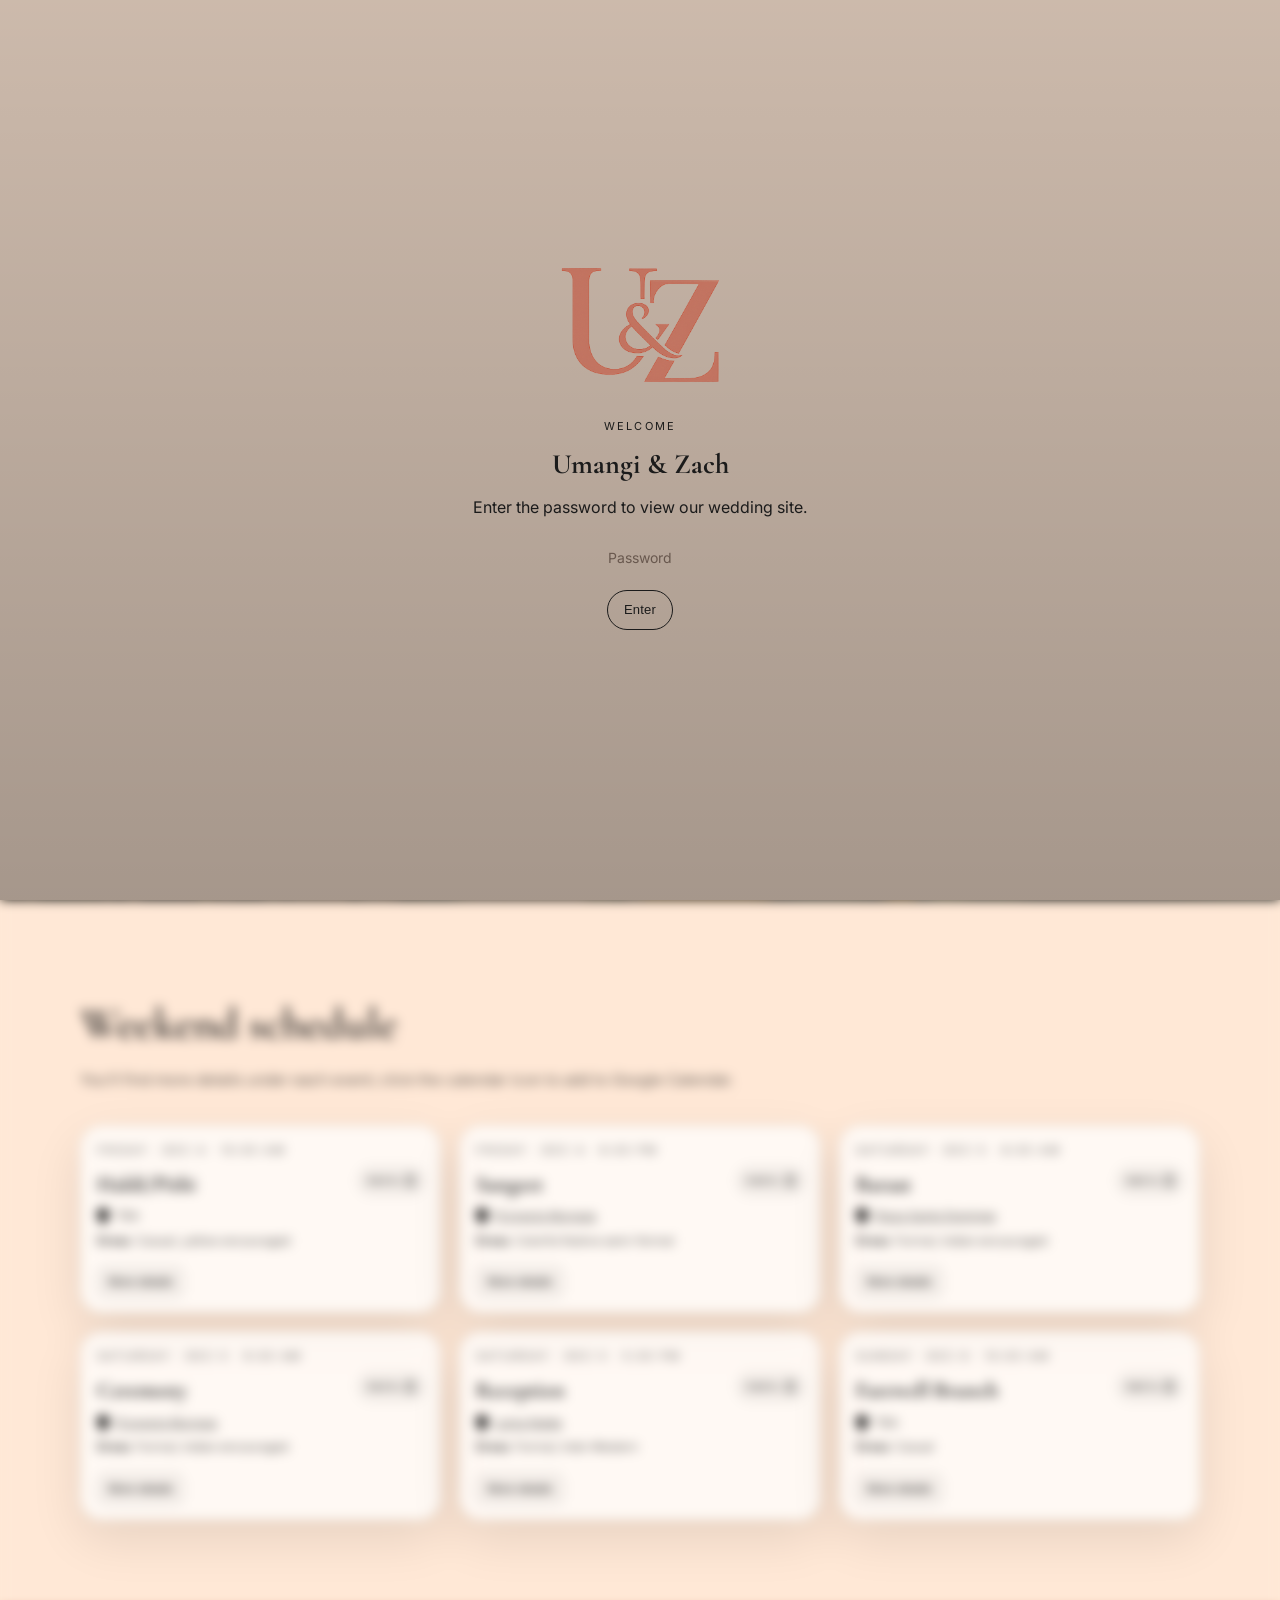
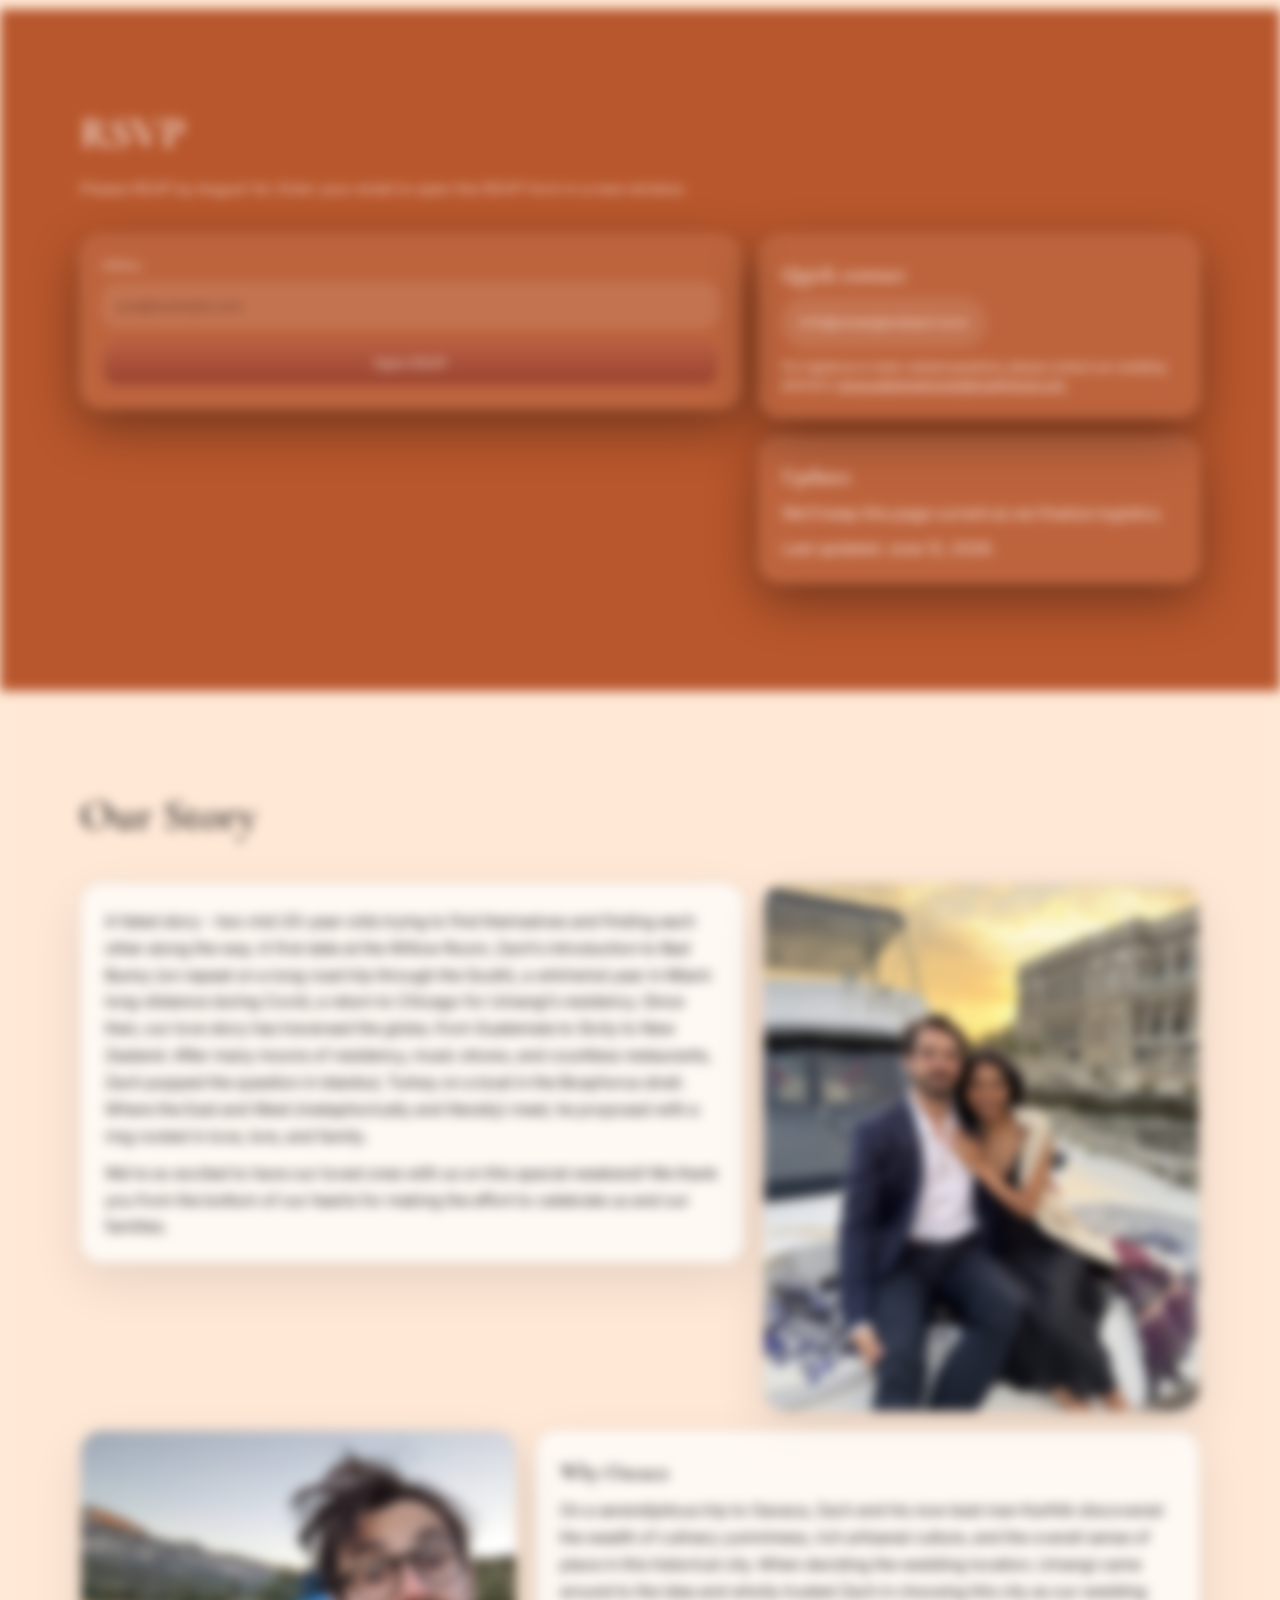
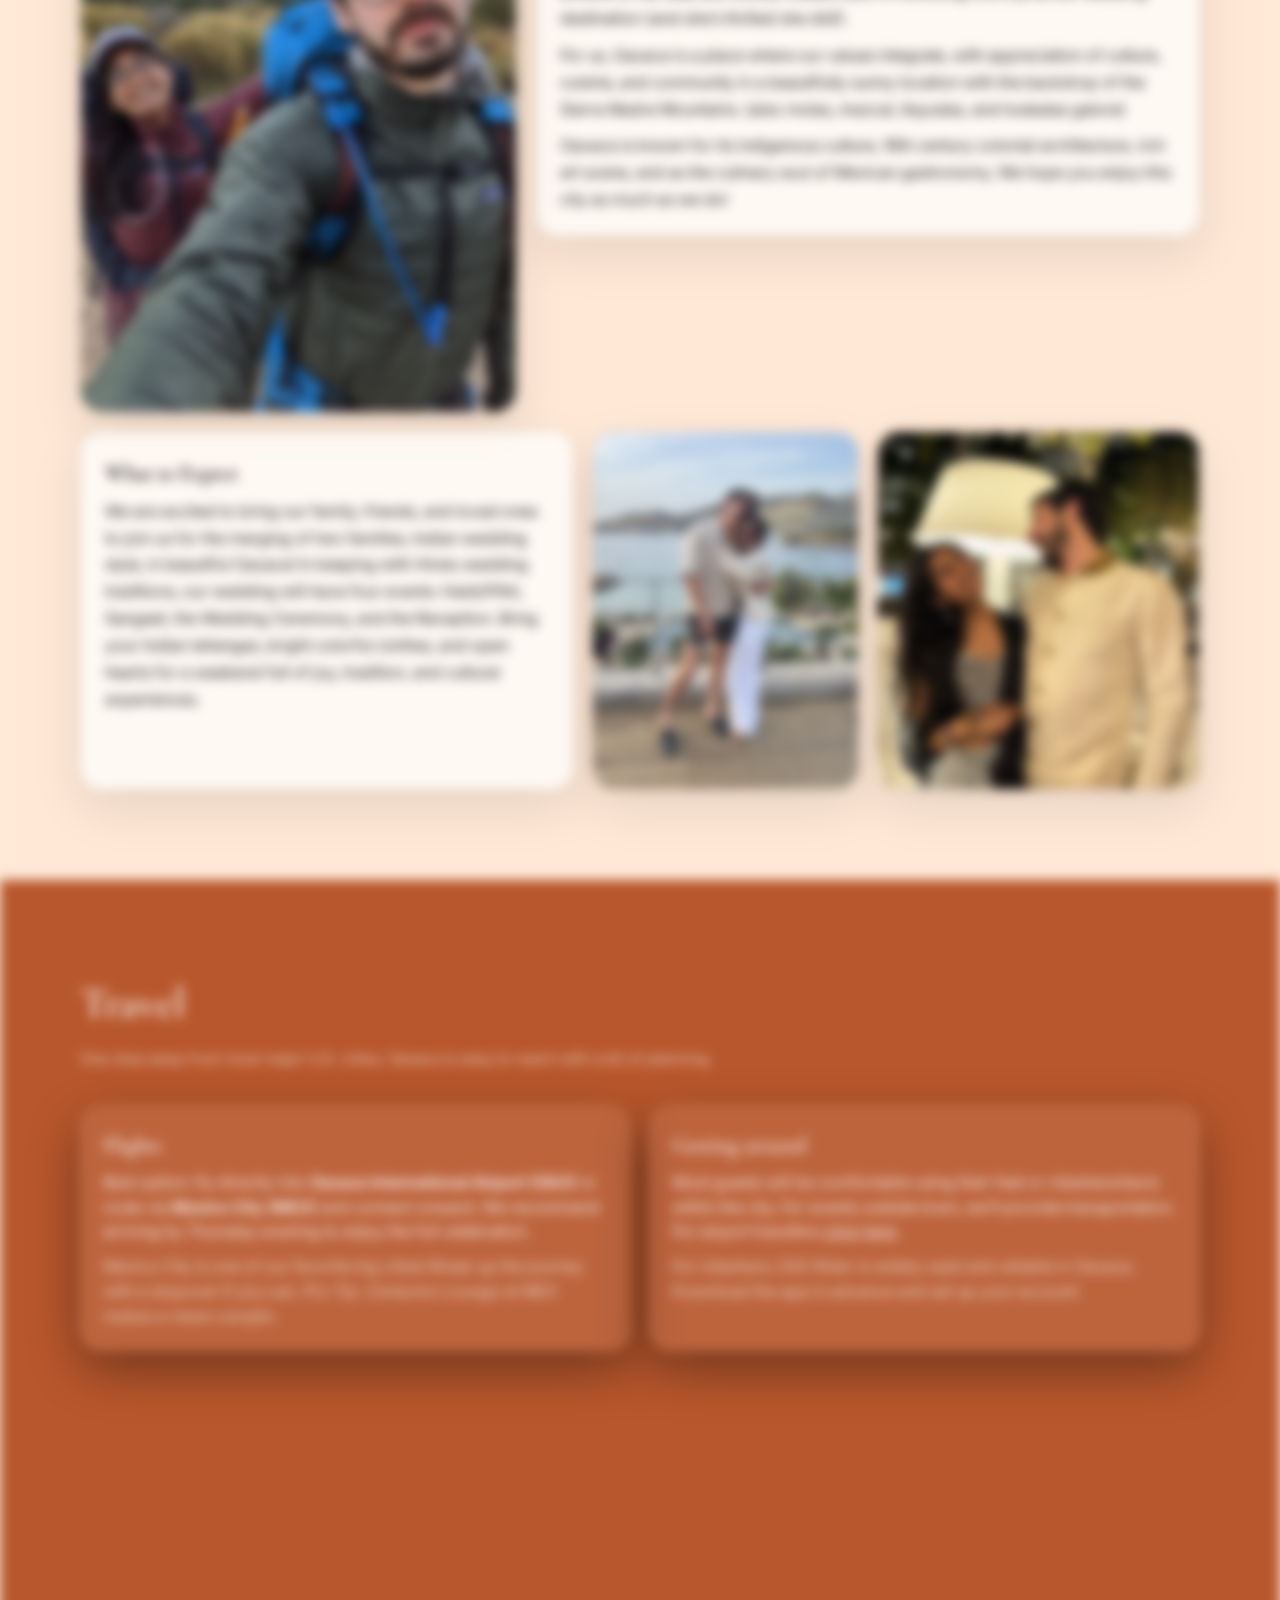
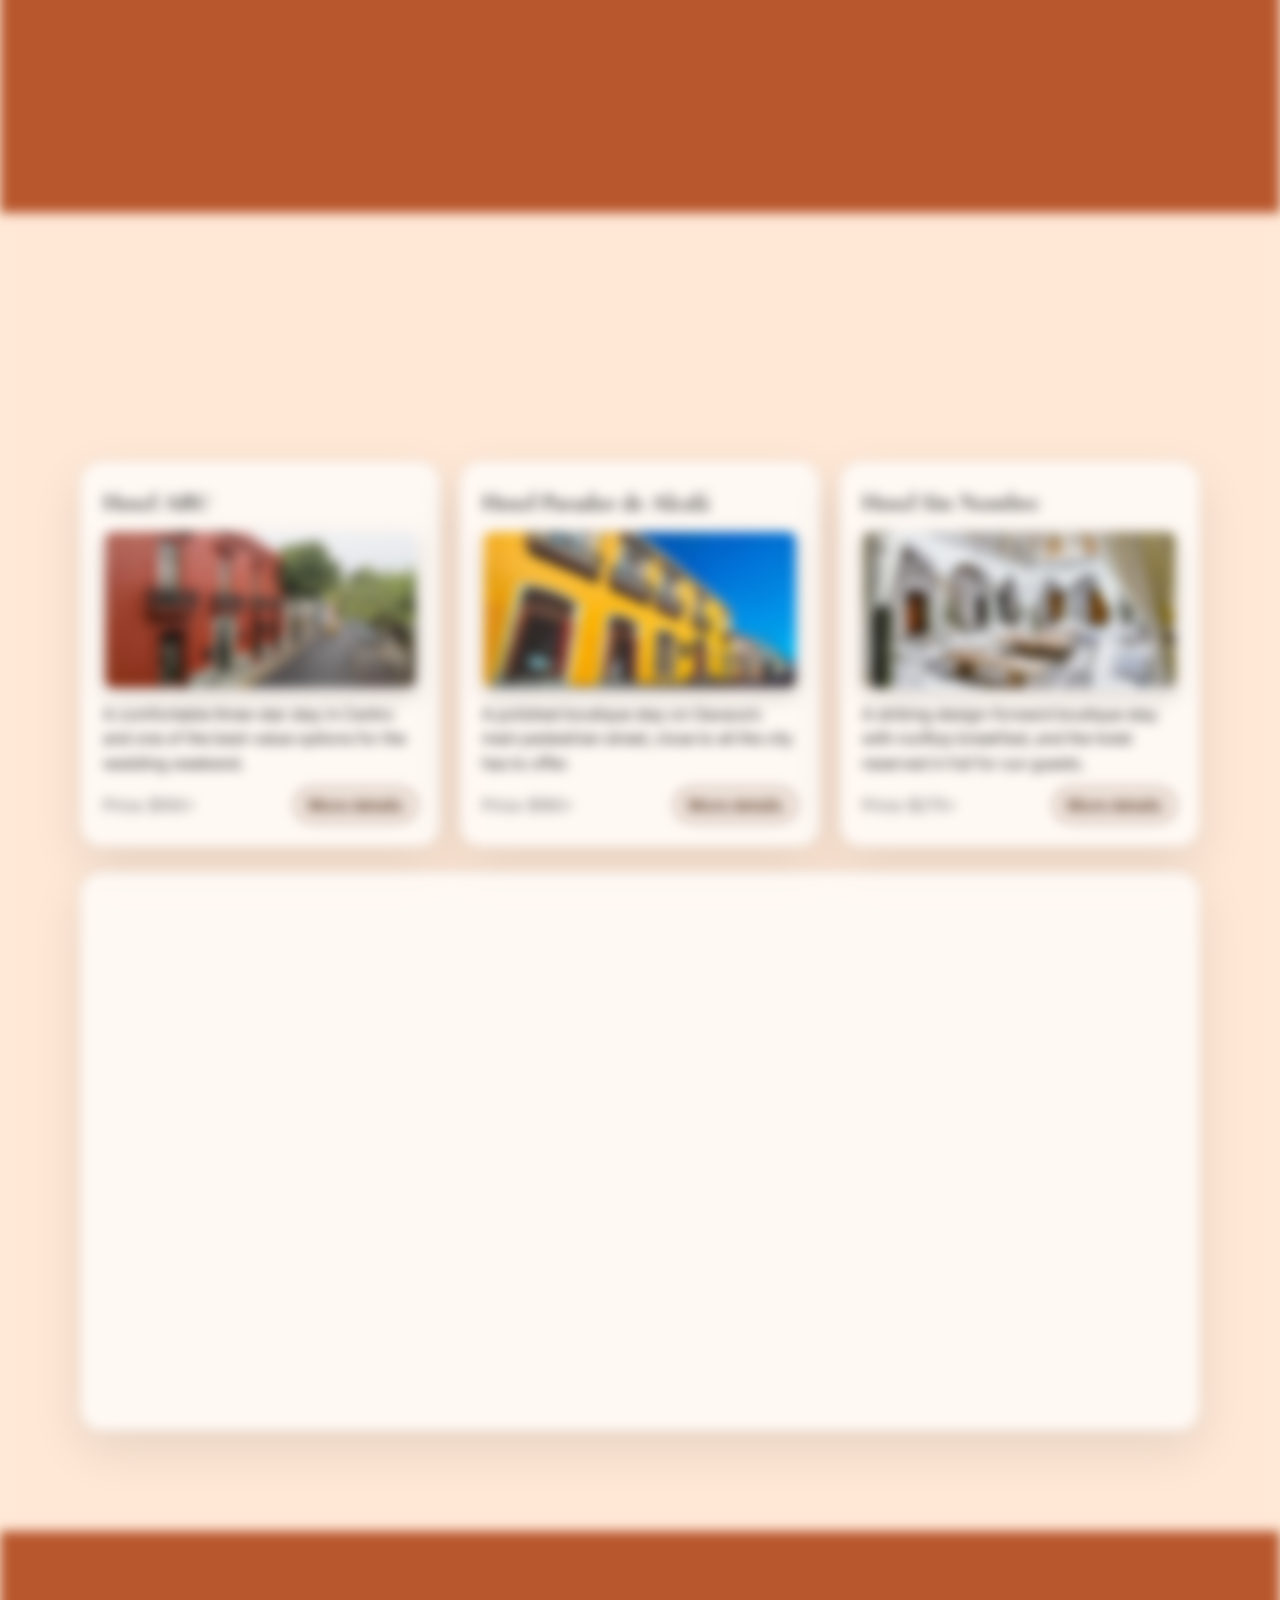
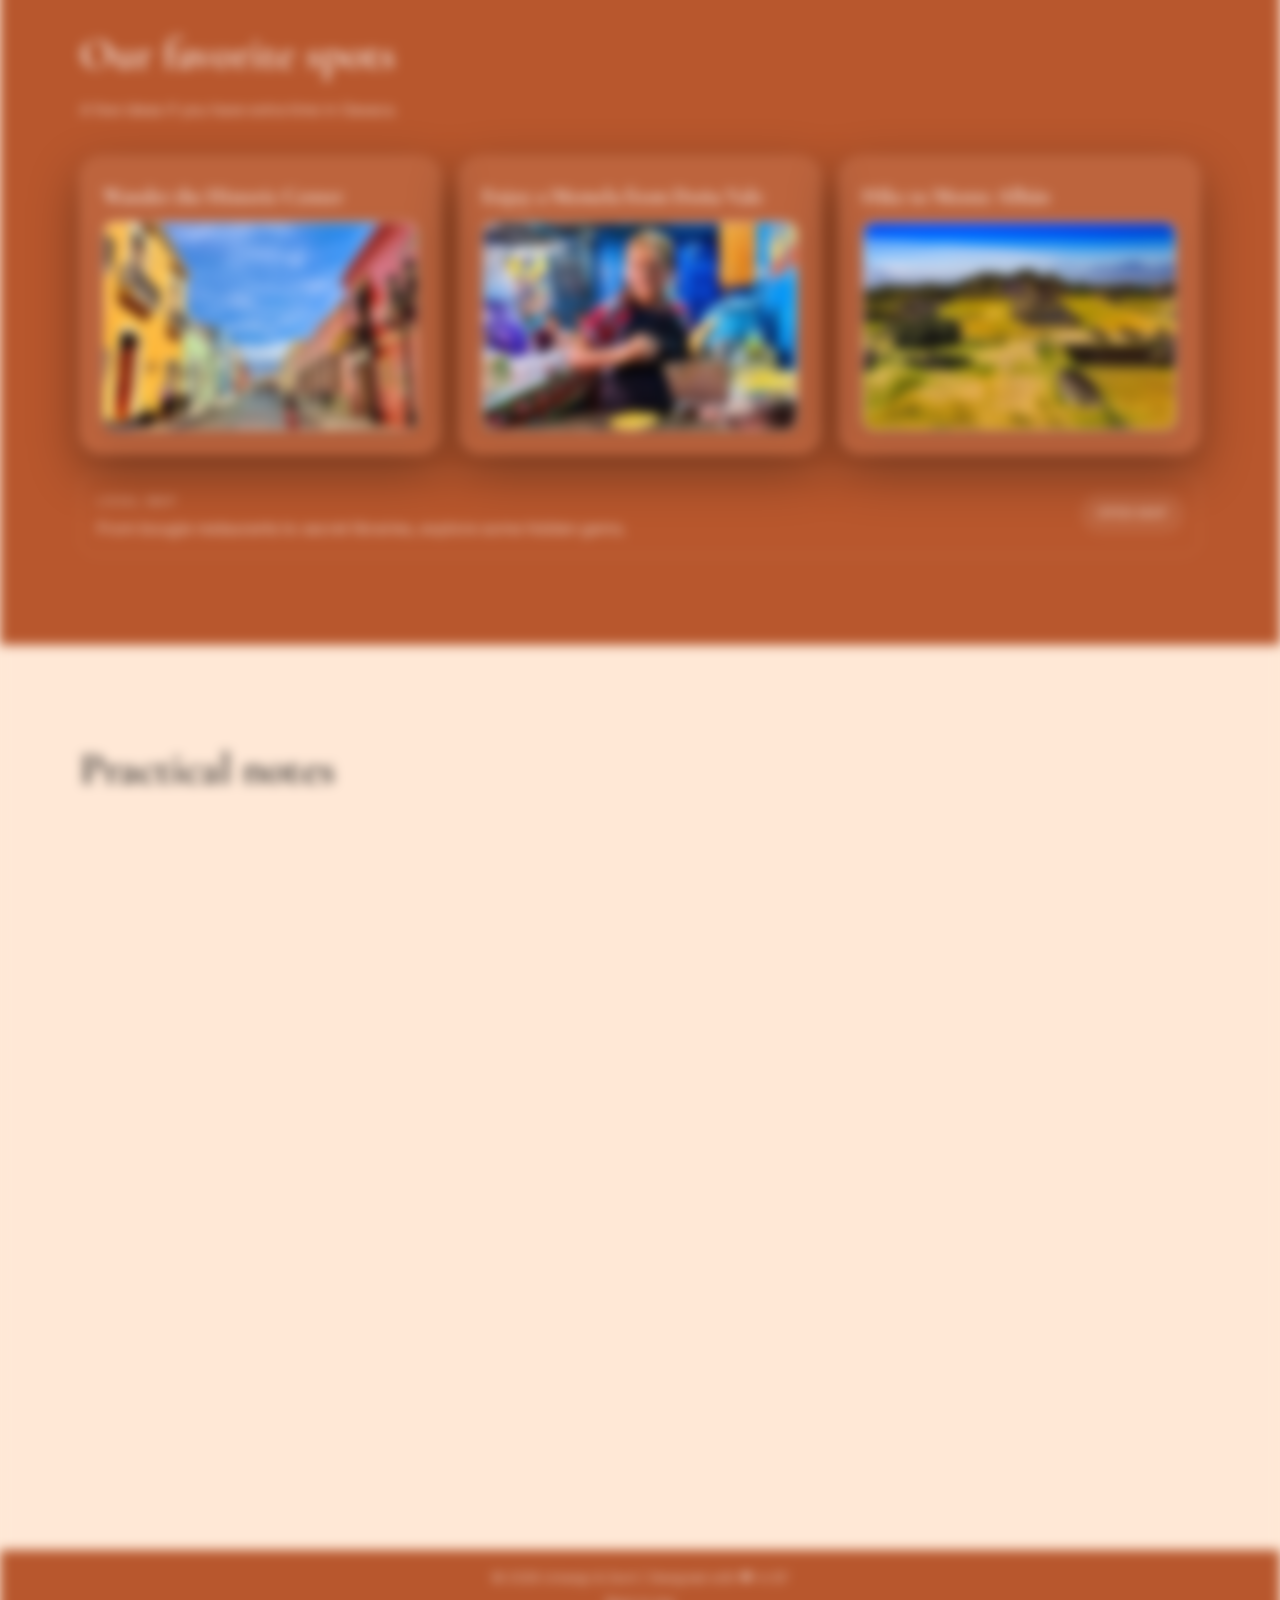
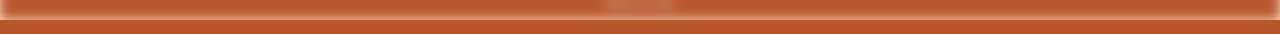
==== commit 77f043c7: "Update site last updated date" ====
--- a/index.html
+++ b/index.html
@@ -579,7 +579,7 @@
                 We’ll keep this page current as we finalize logistics.
               </p>
               <p class="muted">
-                Last updated: March 13, 2026.
+                Last updated: June 12, 2026.
               </p>
             </div>
           </div>
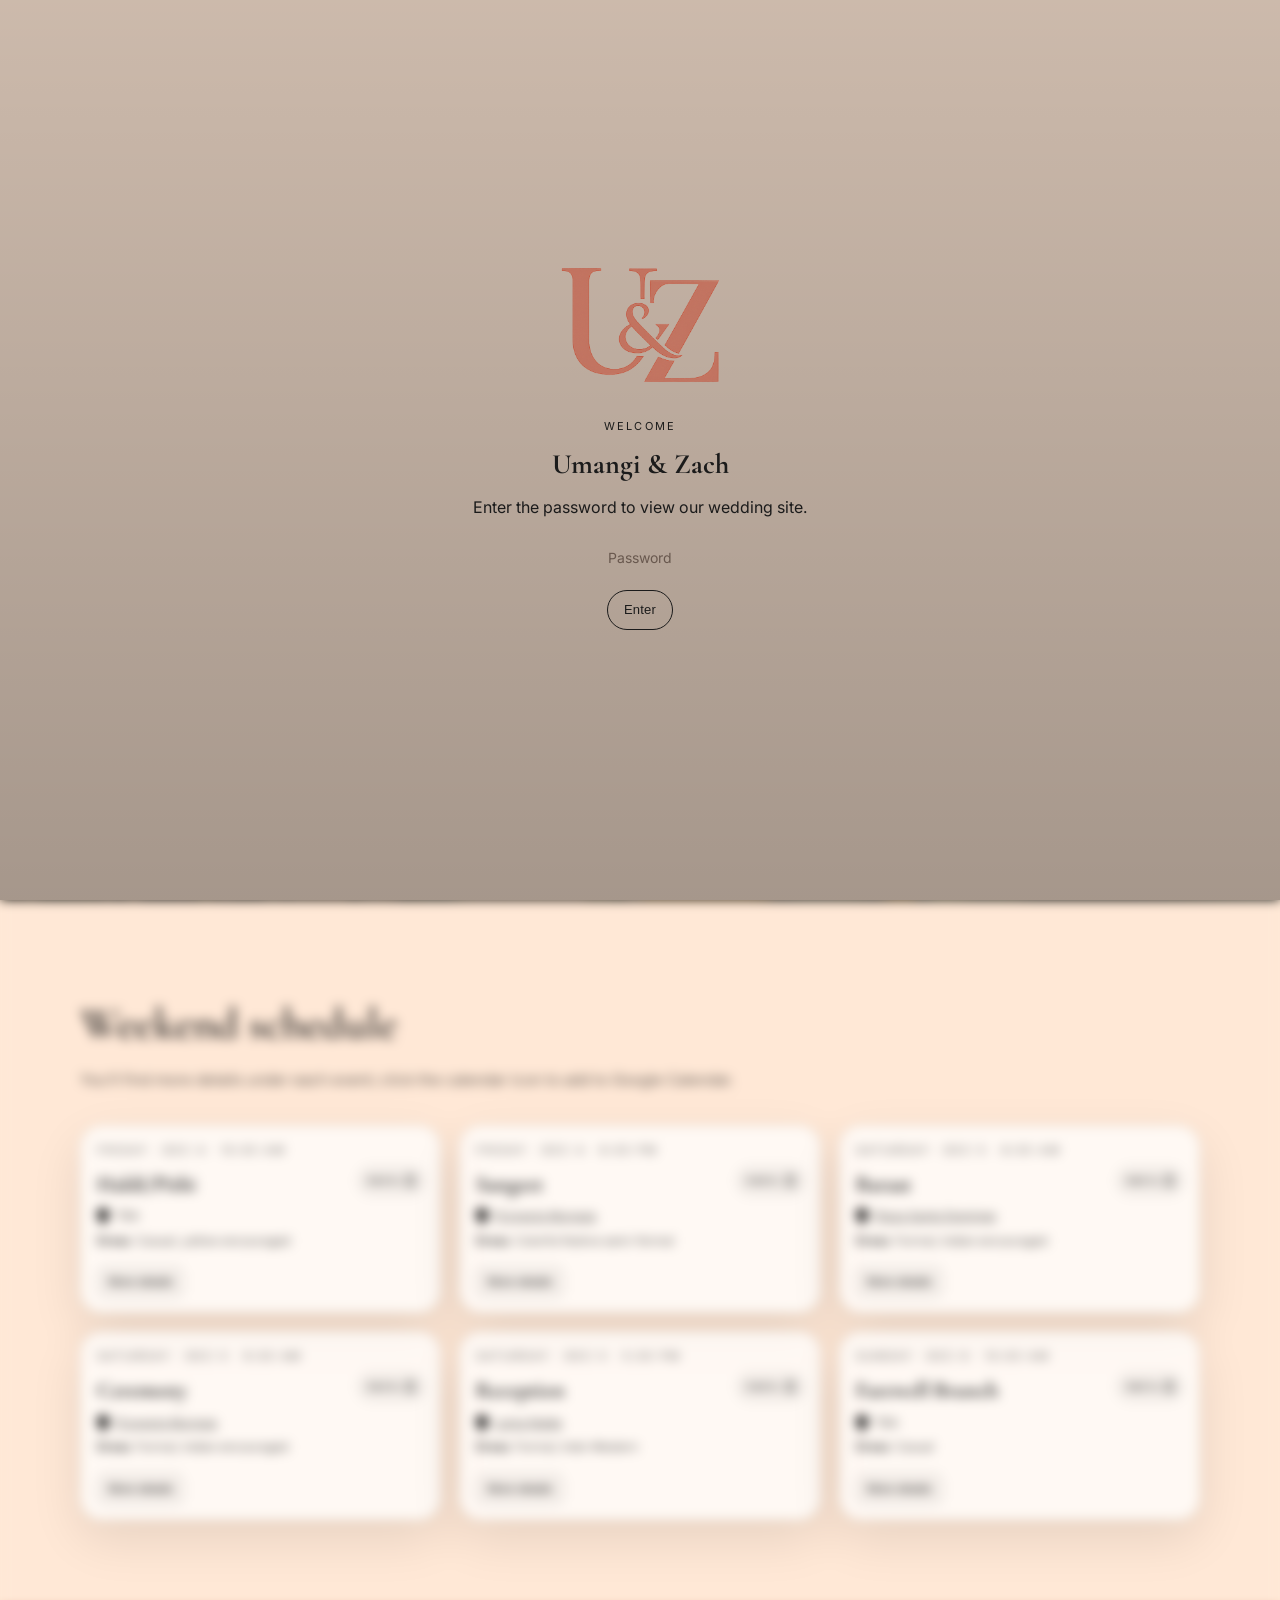
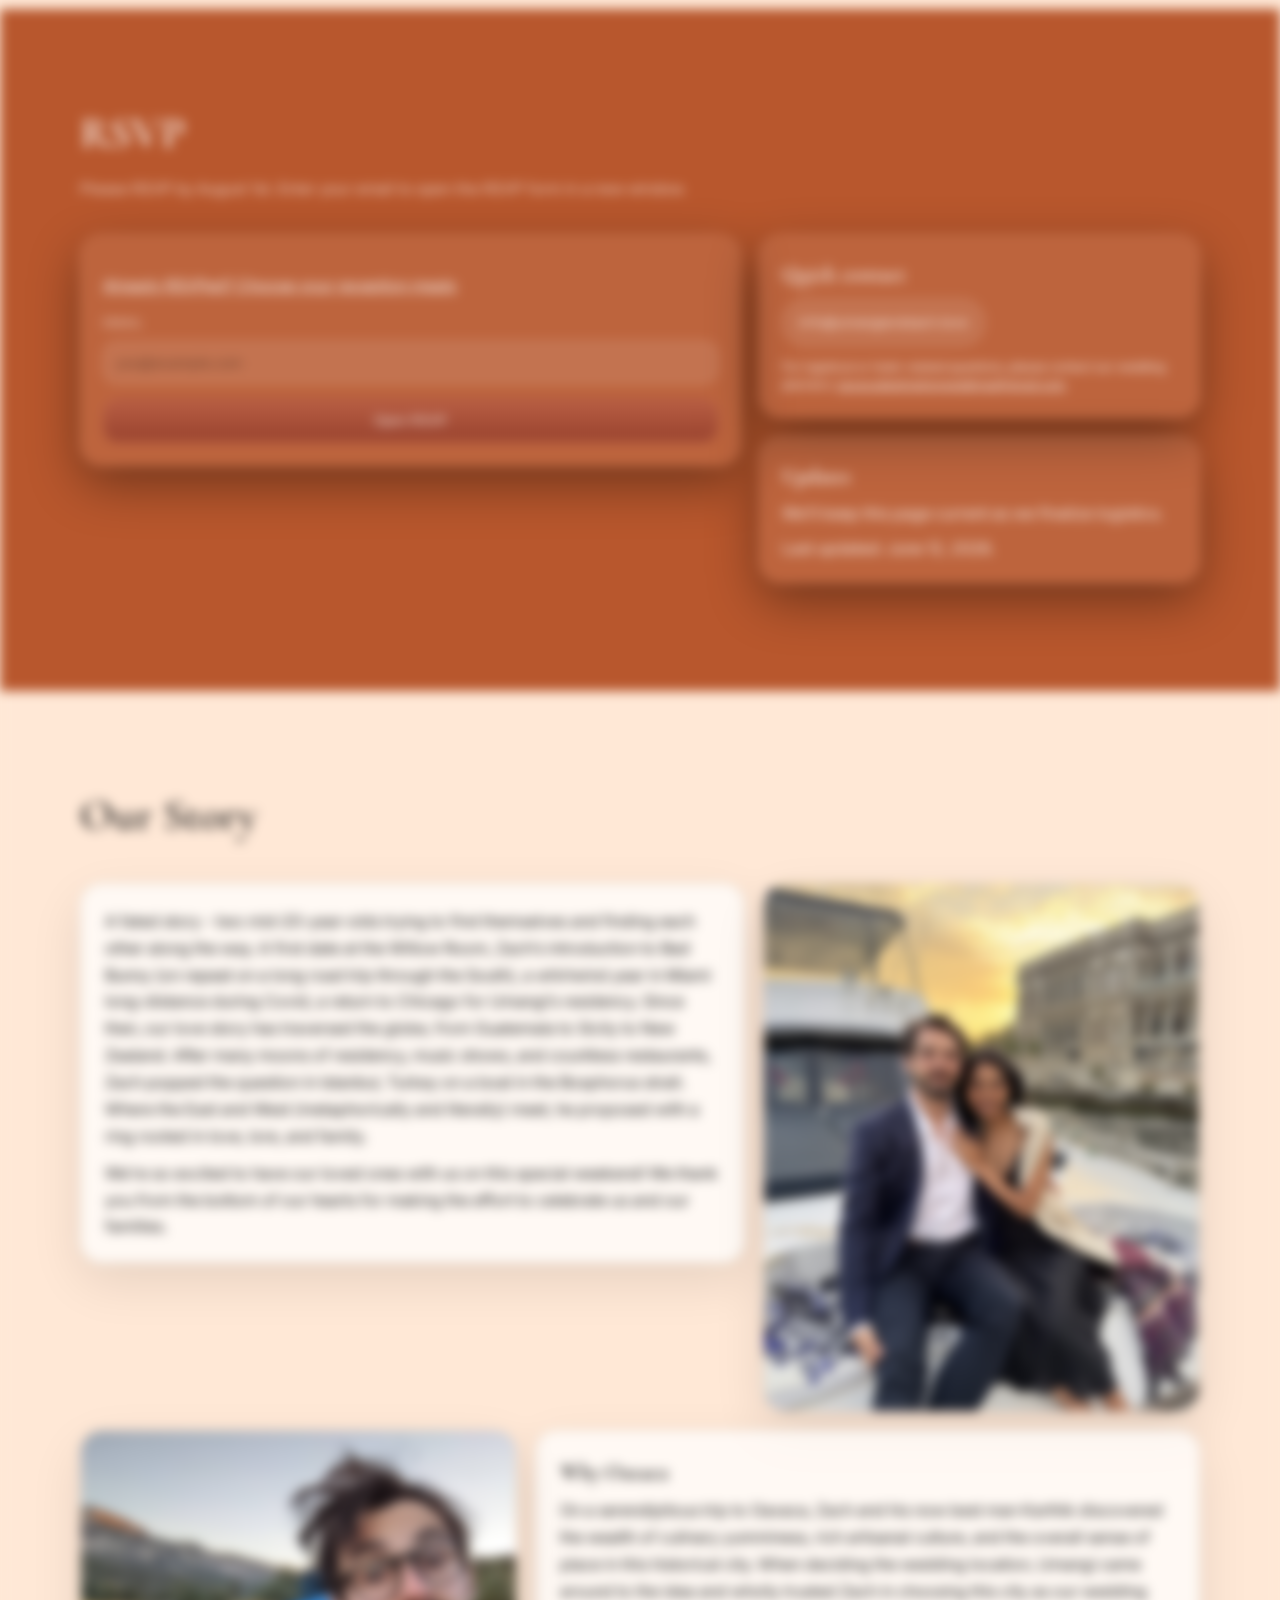
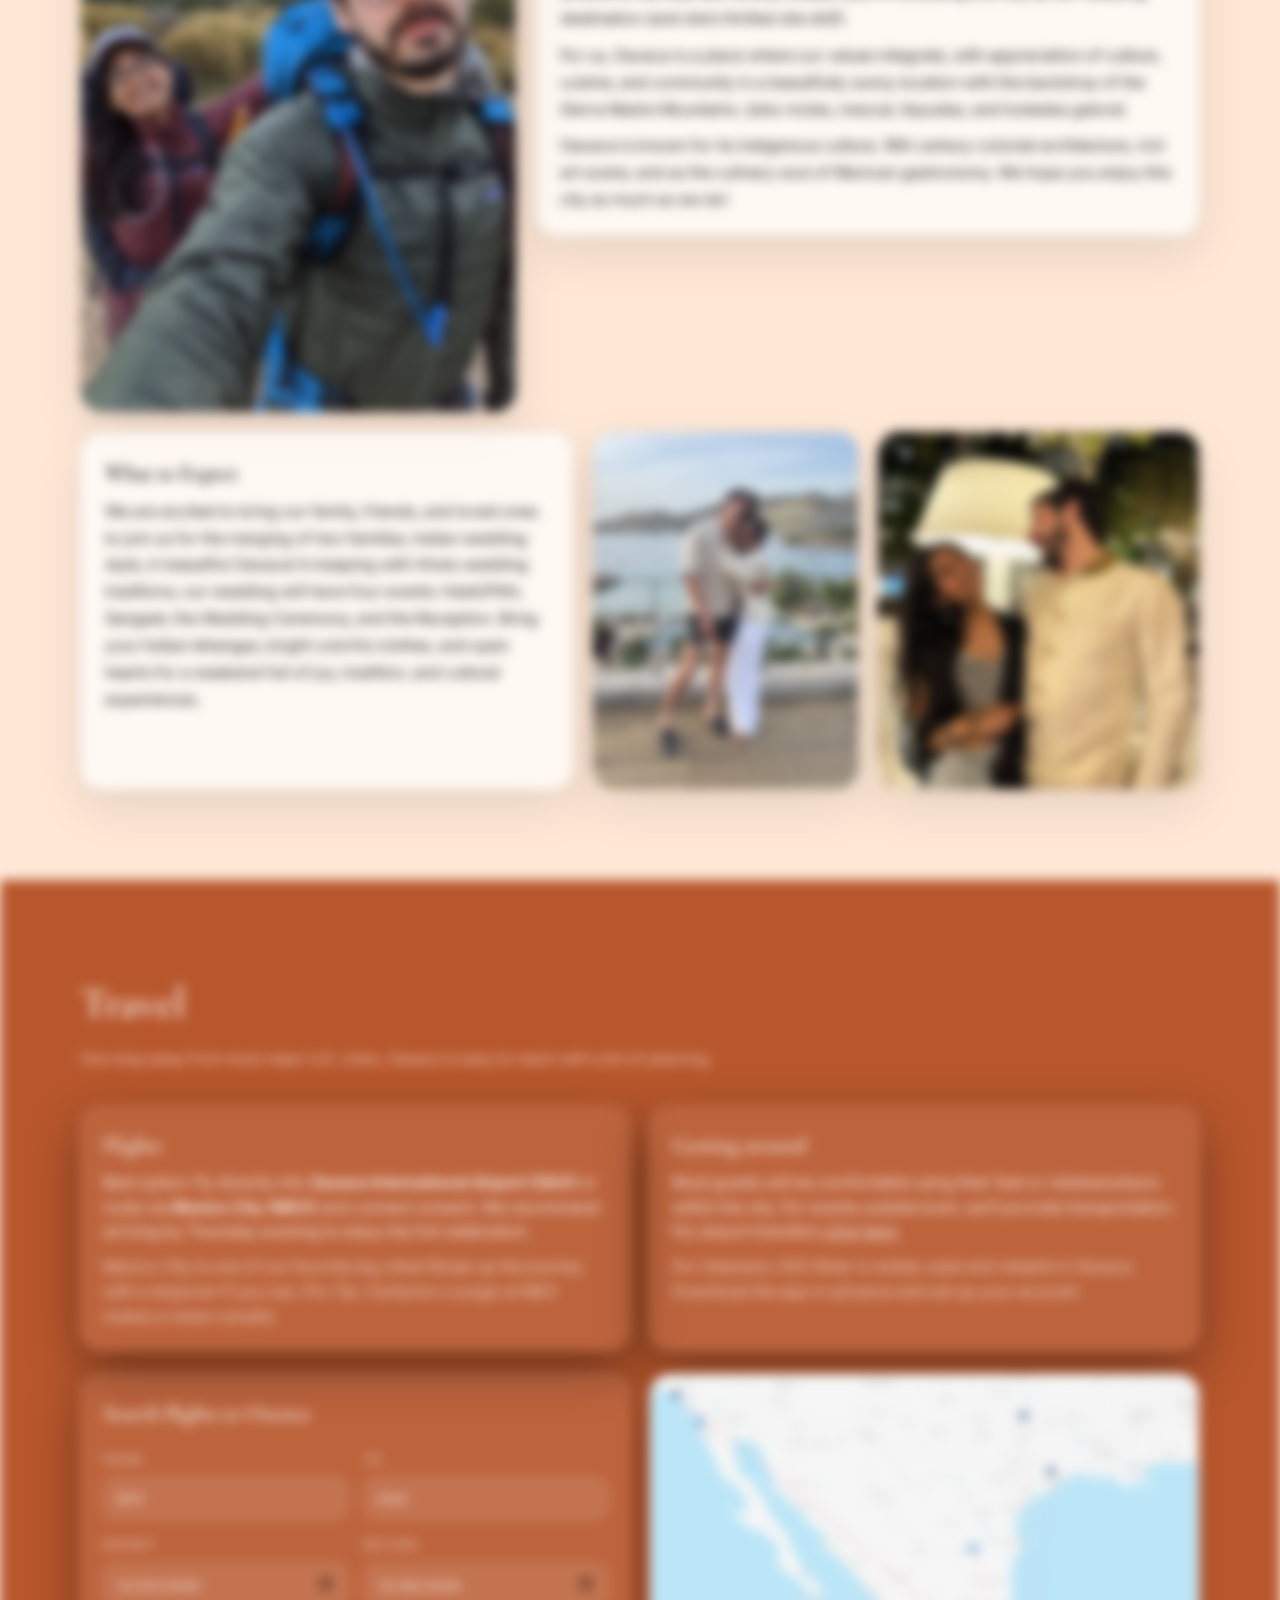
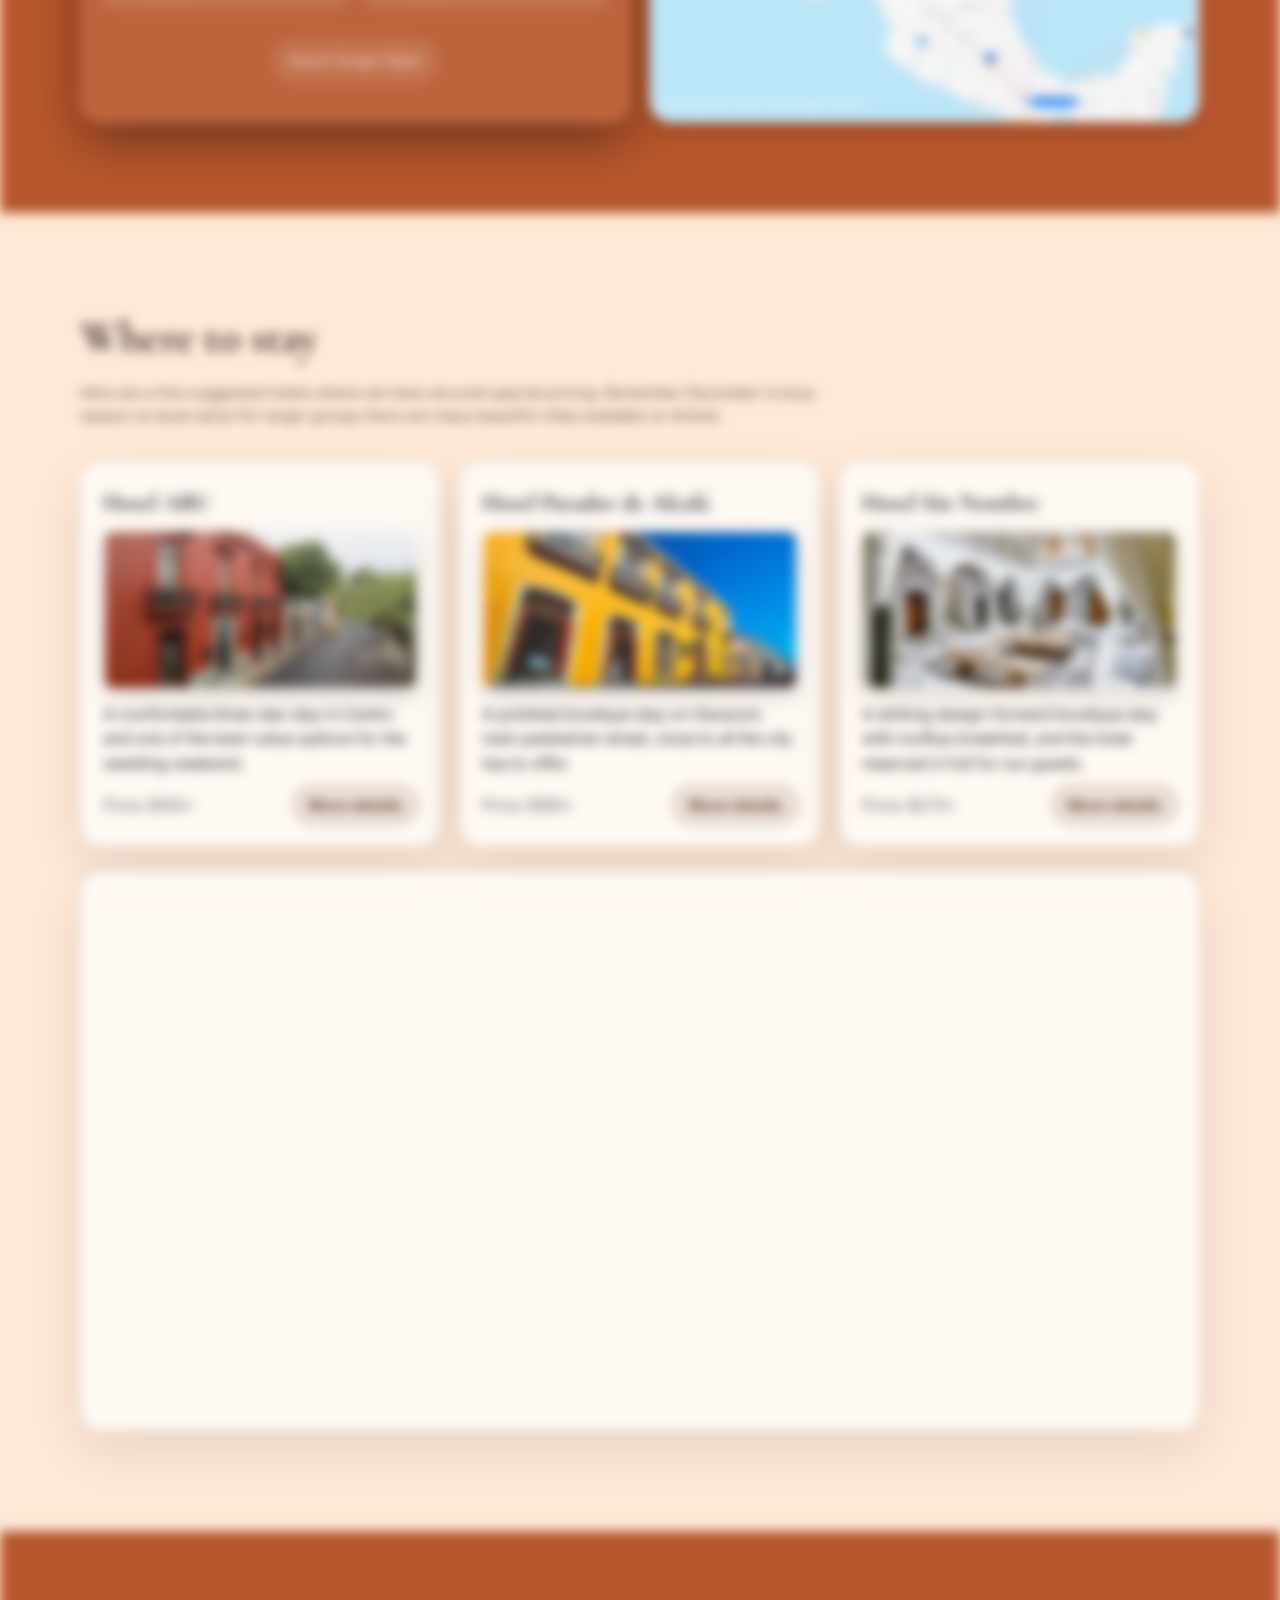
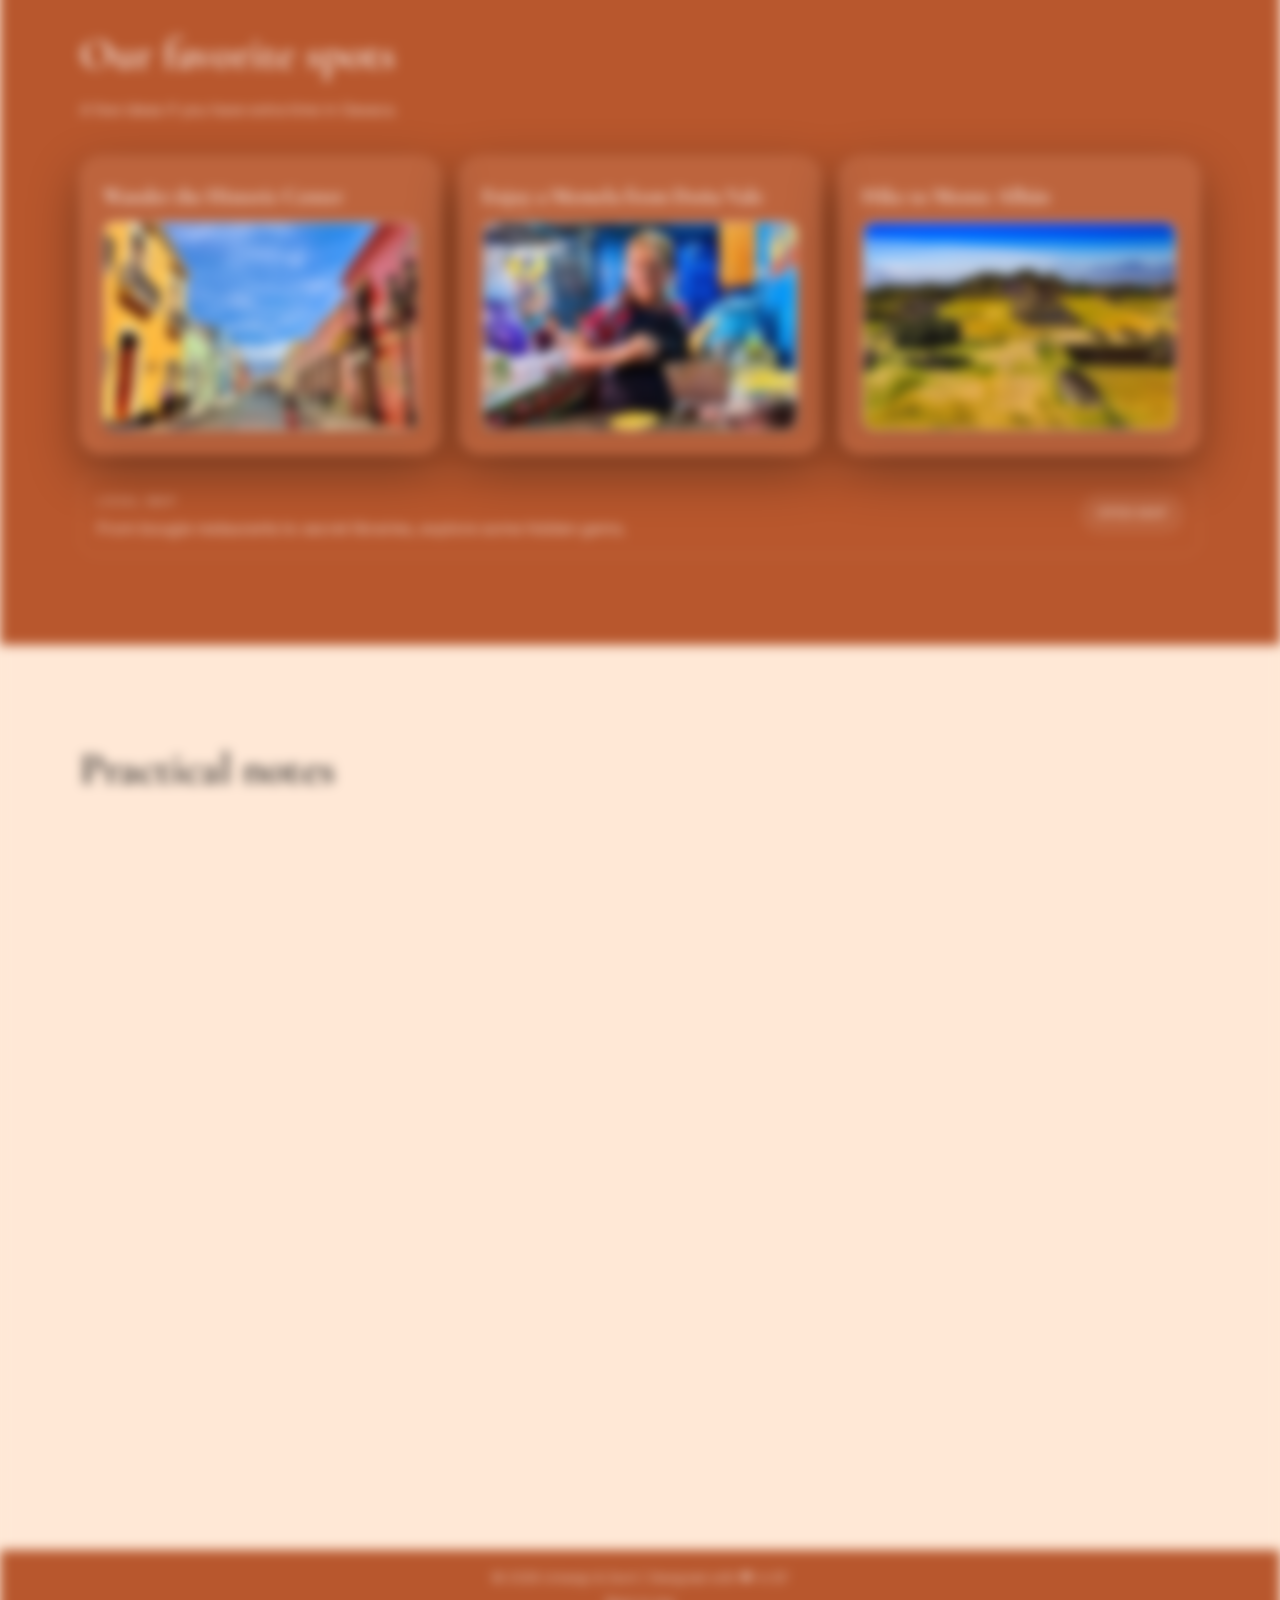
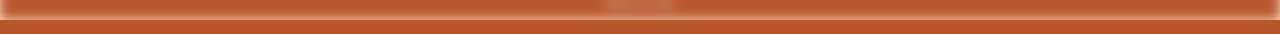
==== commit fd088ebd: "Add guest meal selection and preserve allergy details" ====
--- a/index.html
+++ b/index.html
@@ -556,6 +556,7 @@
 
         <div class="rsvp">
           <form class="rsvp-form reveal" id="rsvp-lookup-form">
+            <p><a class="inline-link" href="meals.html">Already RSVPed? Choose your reception meals</a></p>
             <div class="field">
               <label for="rsvp-email">Email</label>
               <input id="rsvp-email" name="email" type="email" autocomplete="email" placeholder="you@example.com" required />
--- a/assets/css/styles.css
+++ b/assets/css/styles.css
@@ -1940,3 +1940,13 @@
   40%{ background-position: 50% 56%; }
   100%{ background-position: 50% 50%; }
 }
+
+/* Reception meal selection */
+.meal-guest { margin: 24px 0; padding: 20px 0; border: 0; border-top: 1px solid rgba(42,26,18,.14); min-width: 0; }
+.meal-guest legend { padding: 0 8px 0 0; font-size: 24px; font-family: "Cormorant Garamond", serif; }
+.meal-option { display: flex; align-items: flex-start; gap: 12px; margin: 10px 0; padding: 14px; border: 1px solid rgba(42,26,18,.2); border-radius: 8px; cursor: pointer; line-height: 1.5; }
+.meal-option:has(input:checked) { border-color: var(--accent, #865c3d); background: rgba(134,92,61,.08); }
+.meal-option input[type="radio"] { width: 18px; height: 18px; flex: 0 0 18px; margin: 3px 0 0; padding: 0; }
+.meal-guest > label { display: block; margin-top: 18px; text-transform: none; letter-spacing: normal; font-size: 16px; }
+.meal-guest > label.meal-option { display: flex; margin-top: 10px; }
+.meal-guest textarea { width: 100%; margin-top: 8px; }
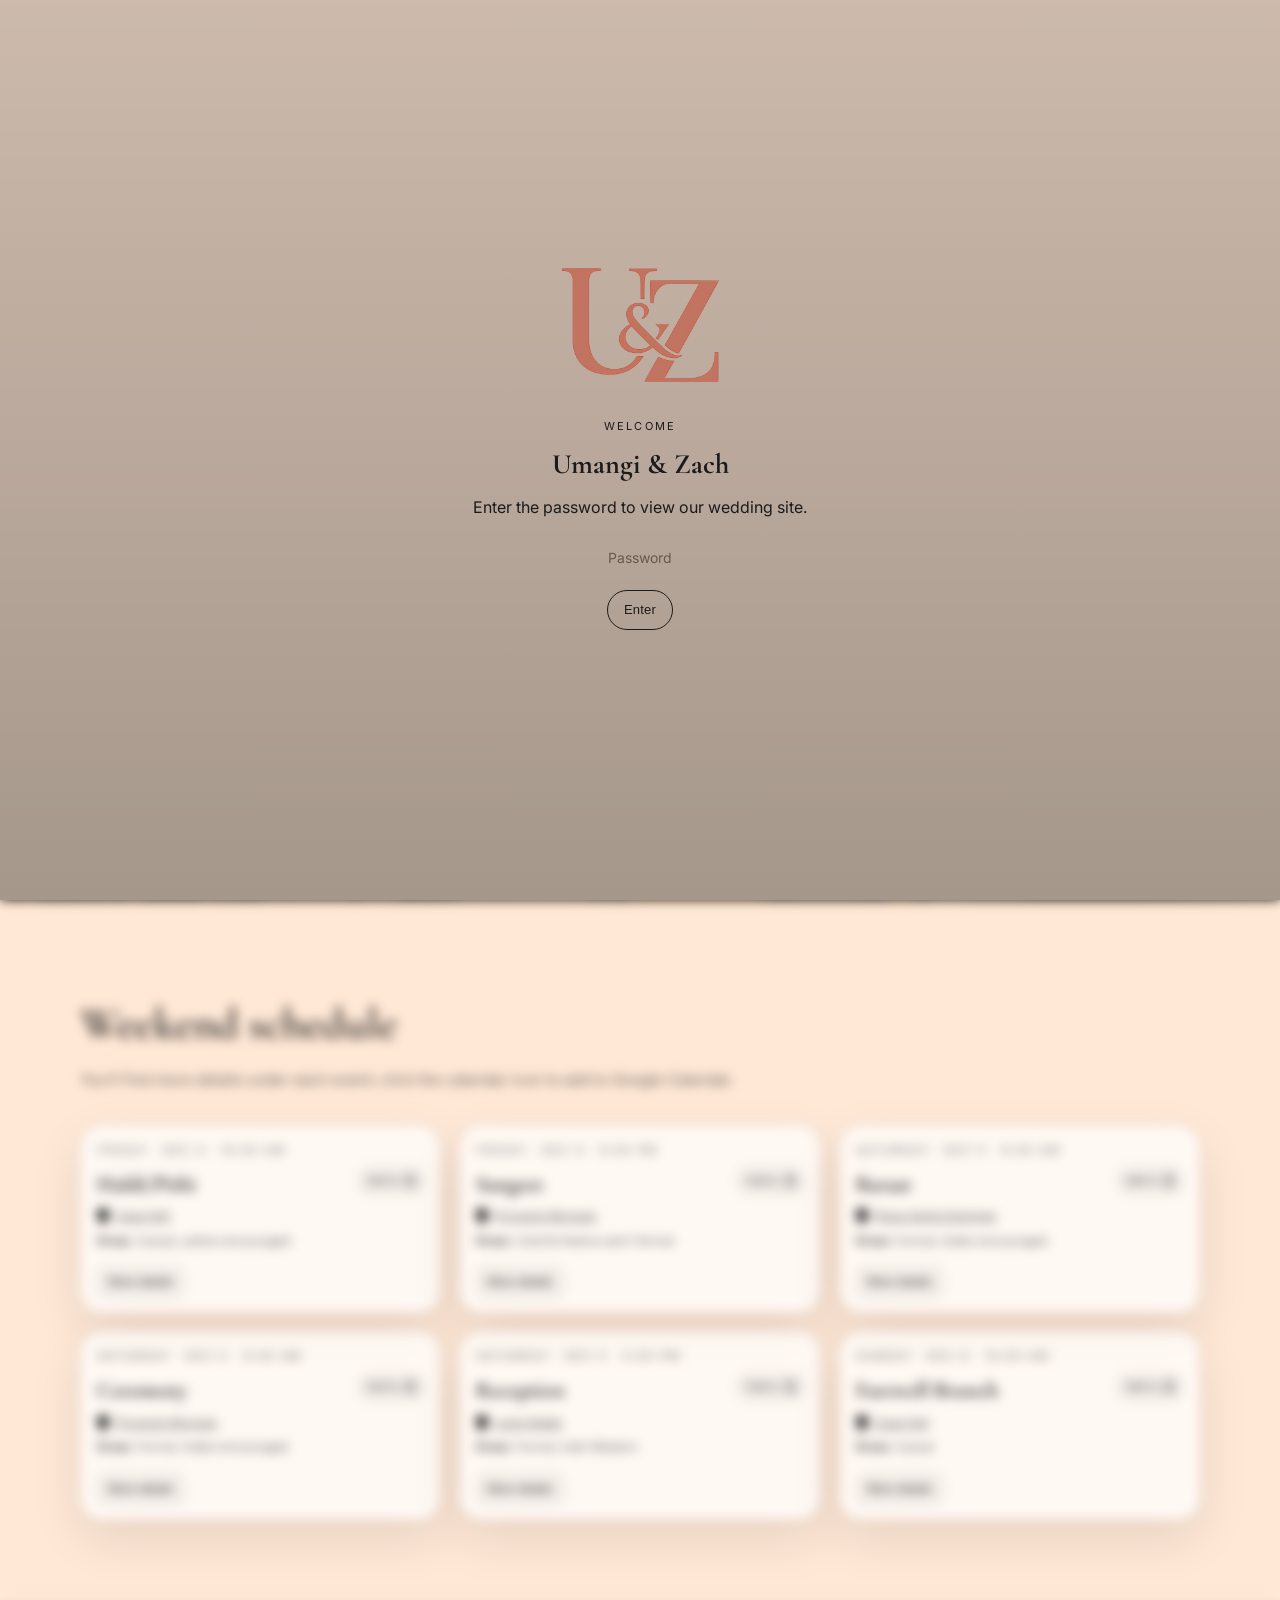
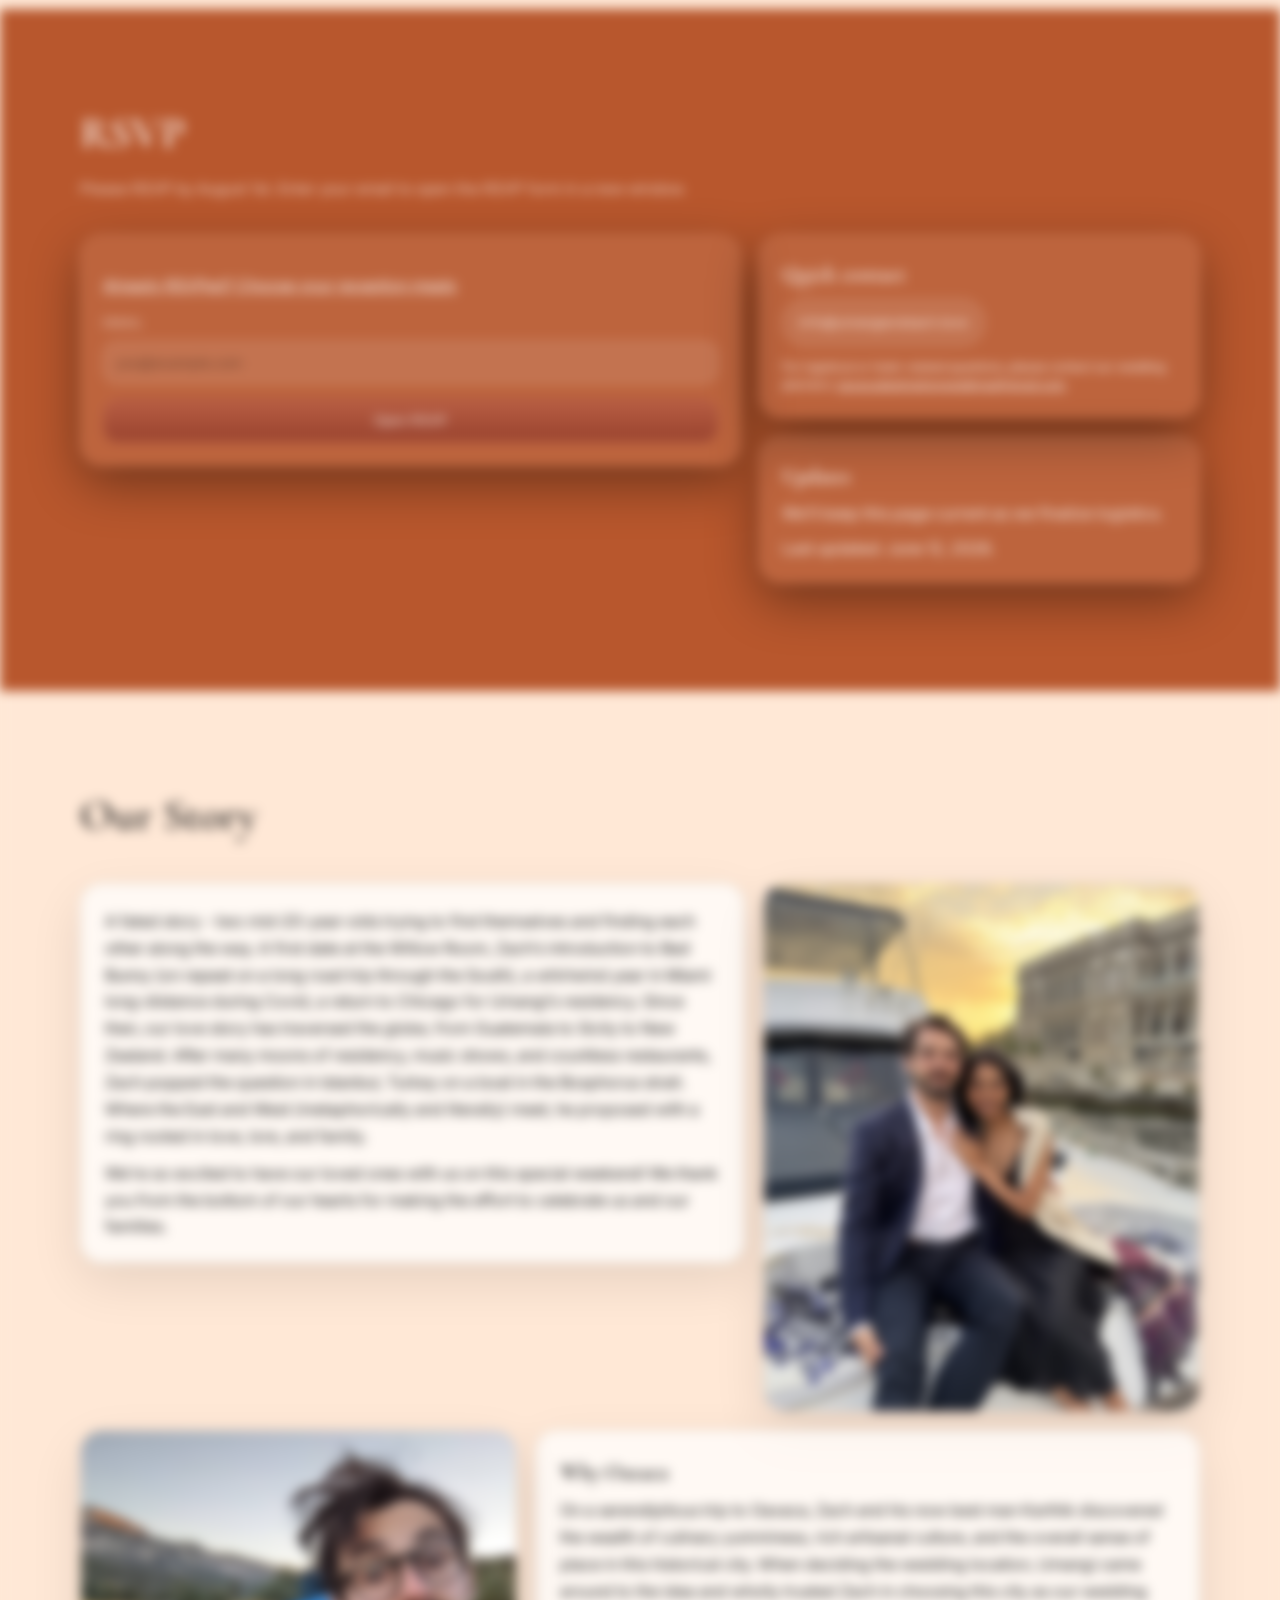
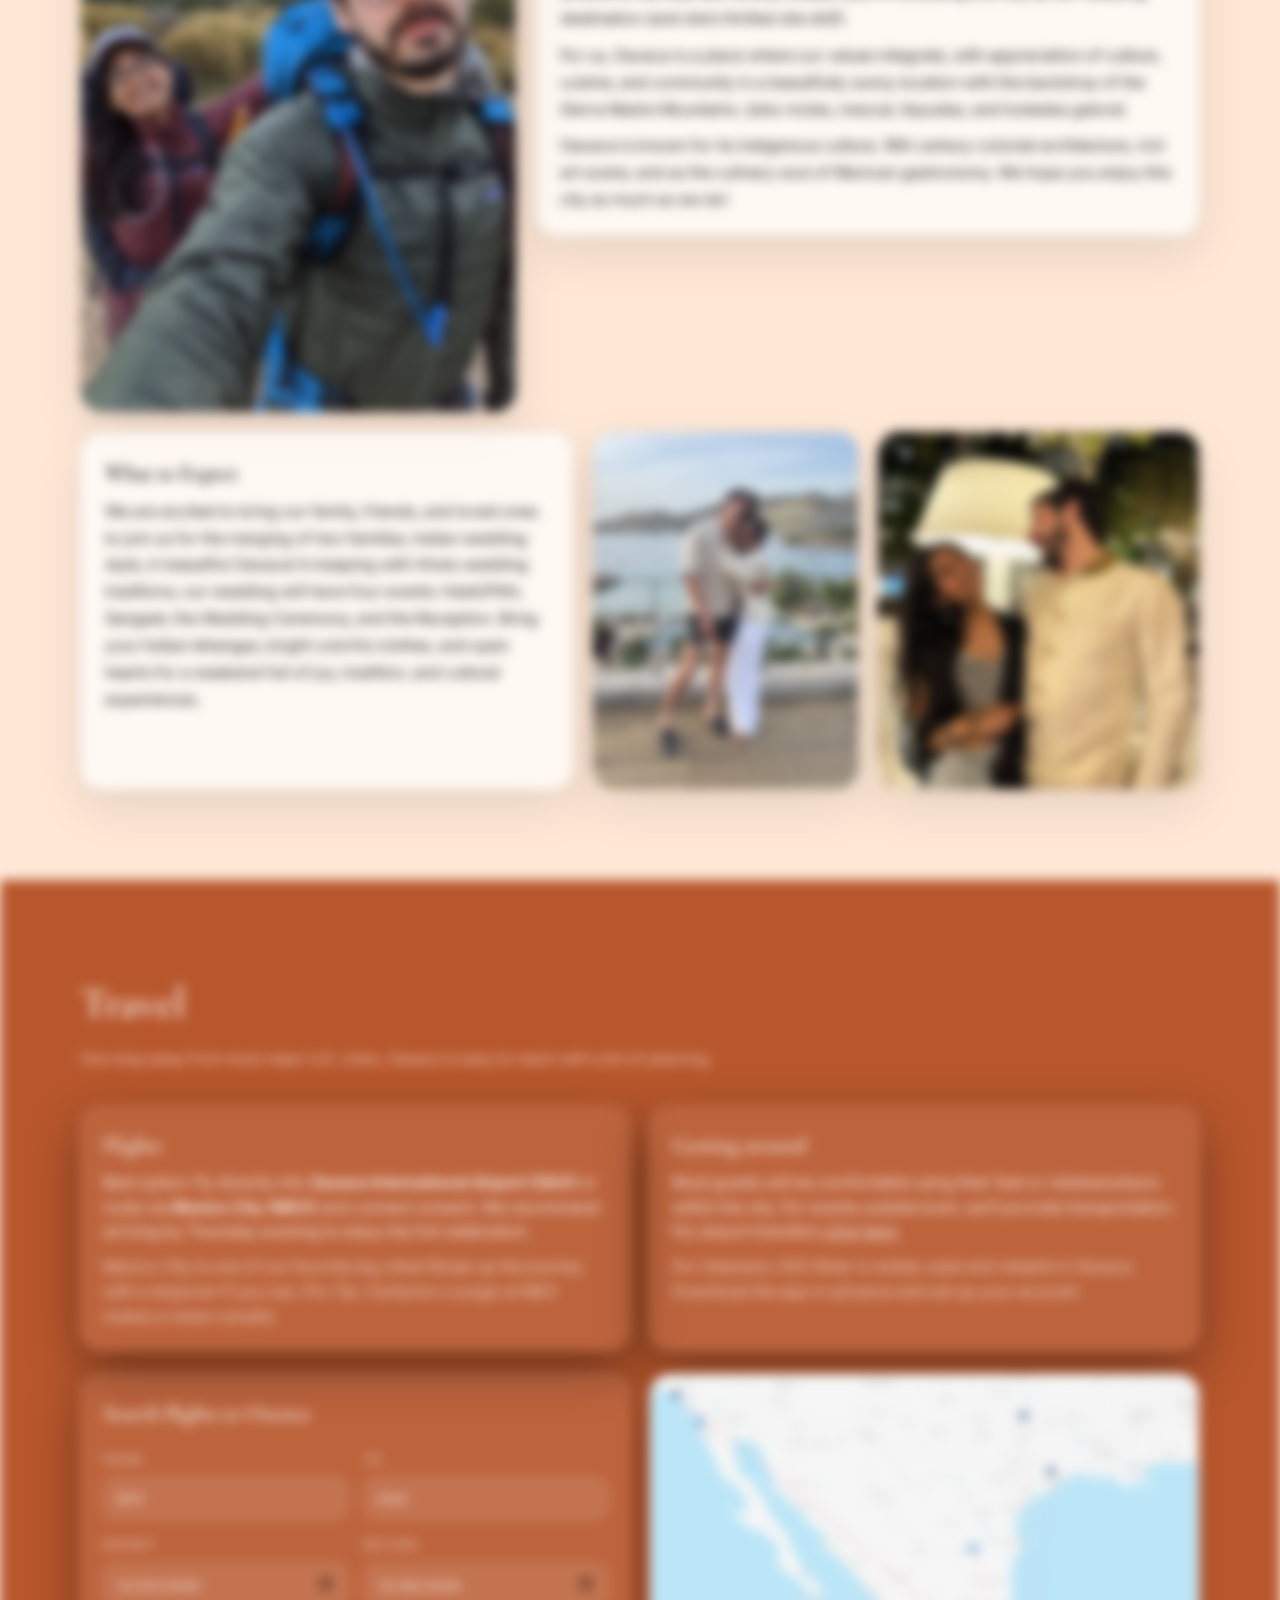
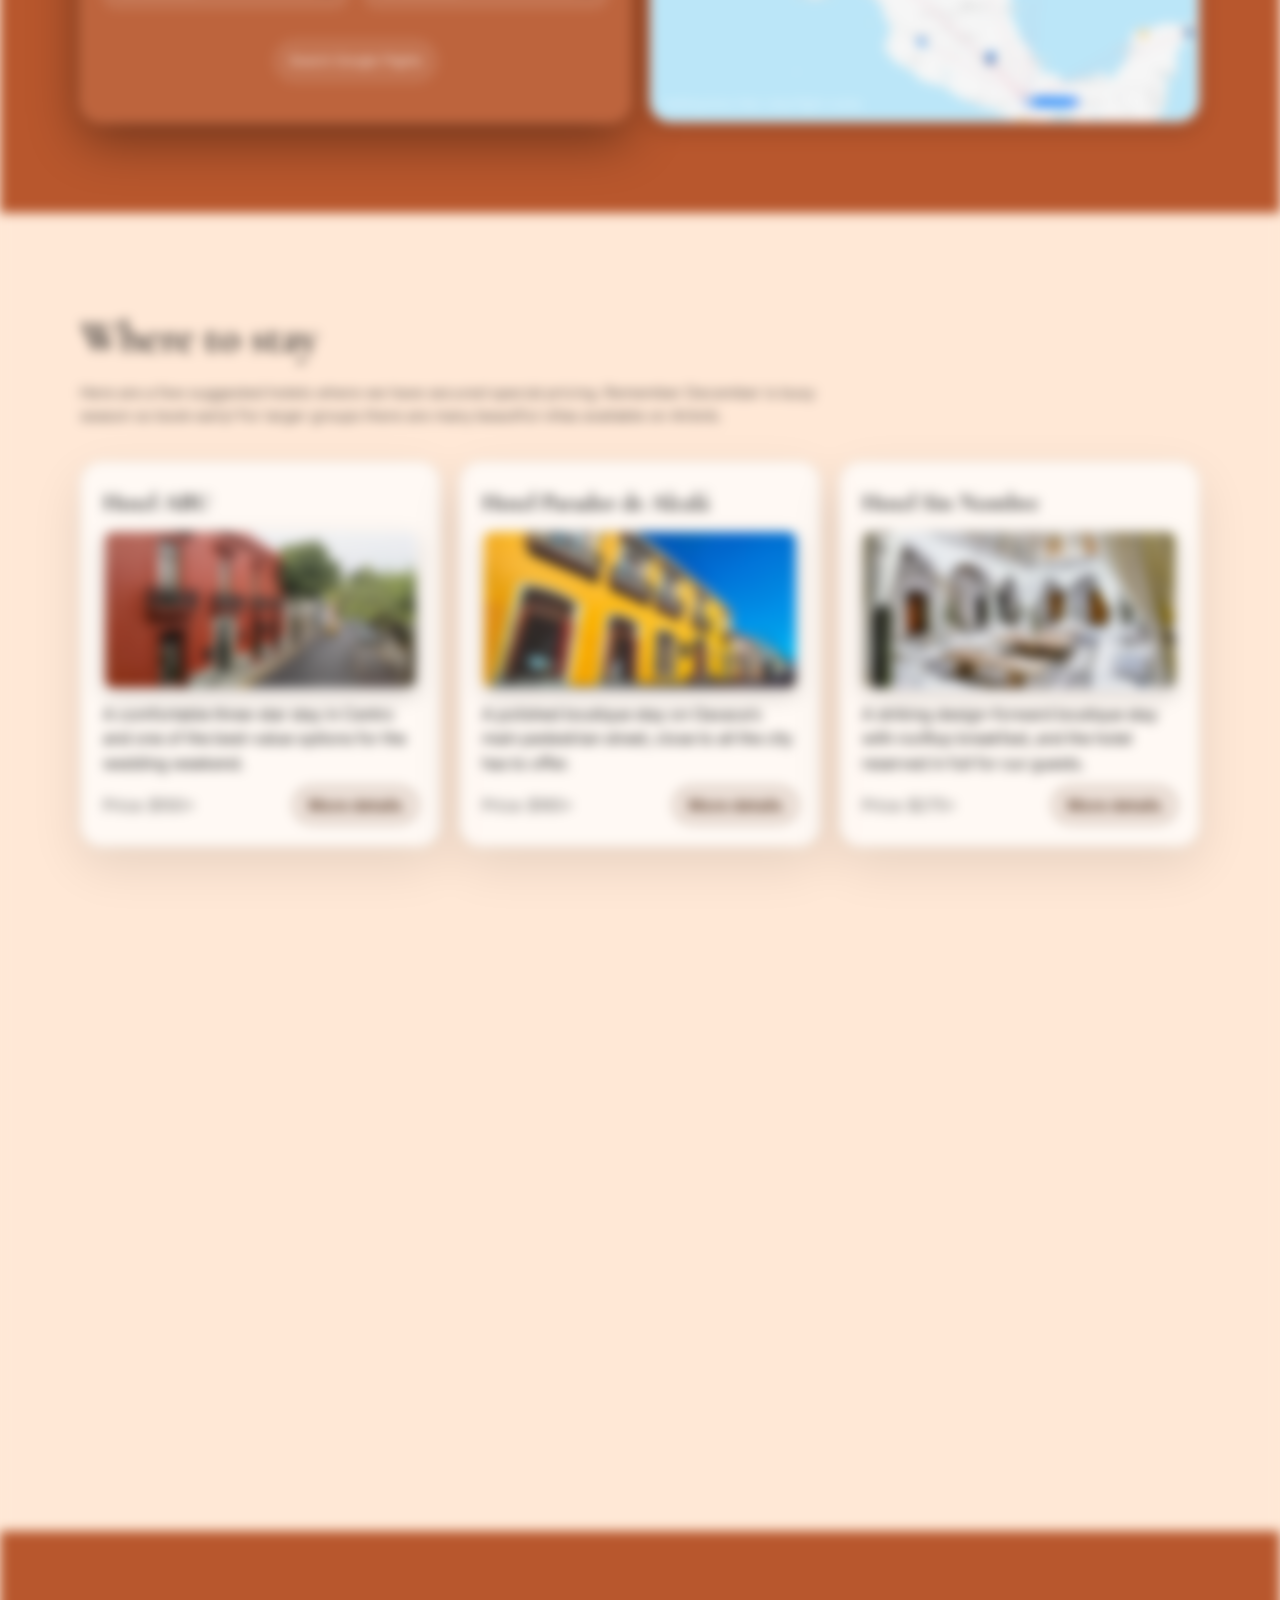
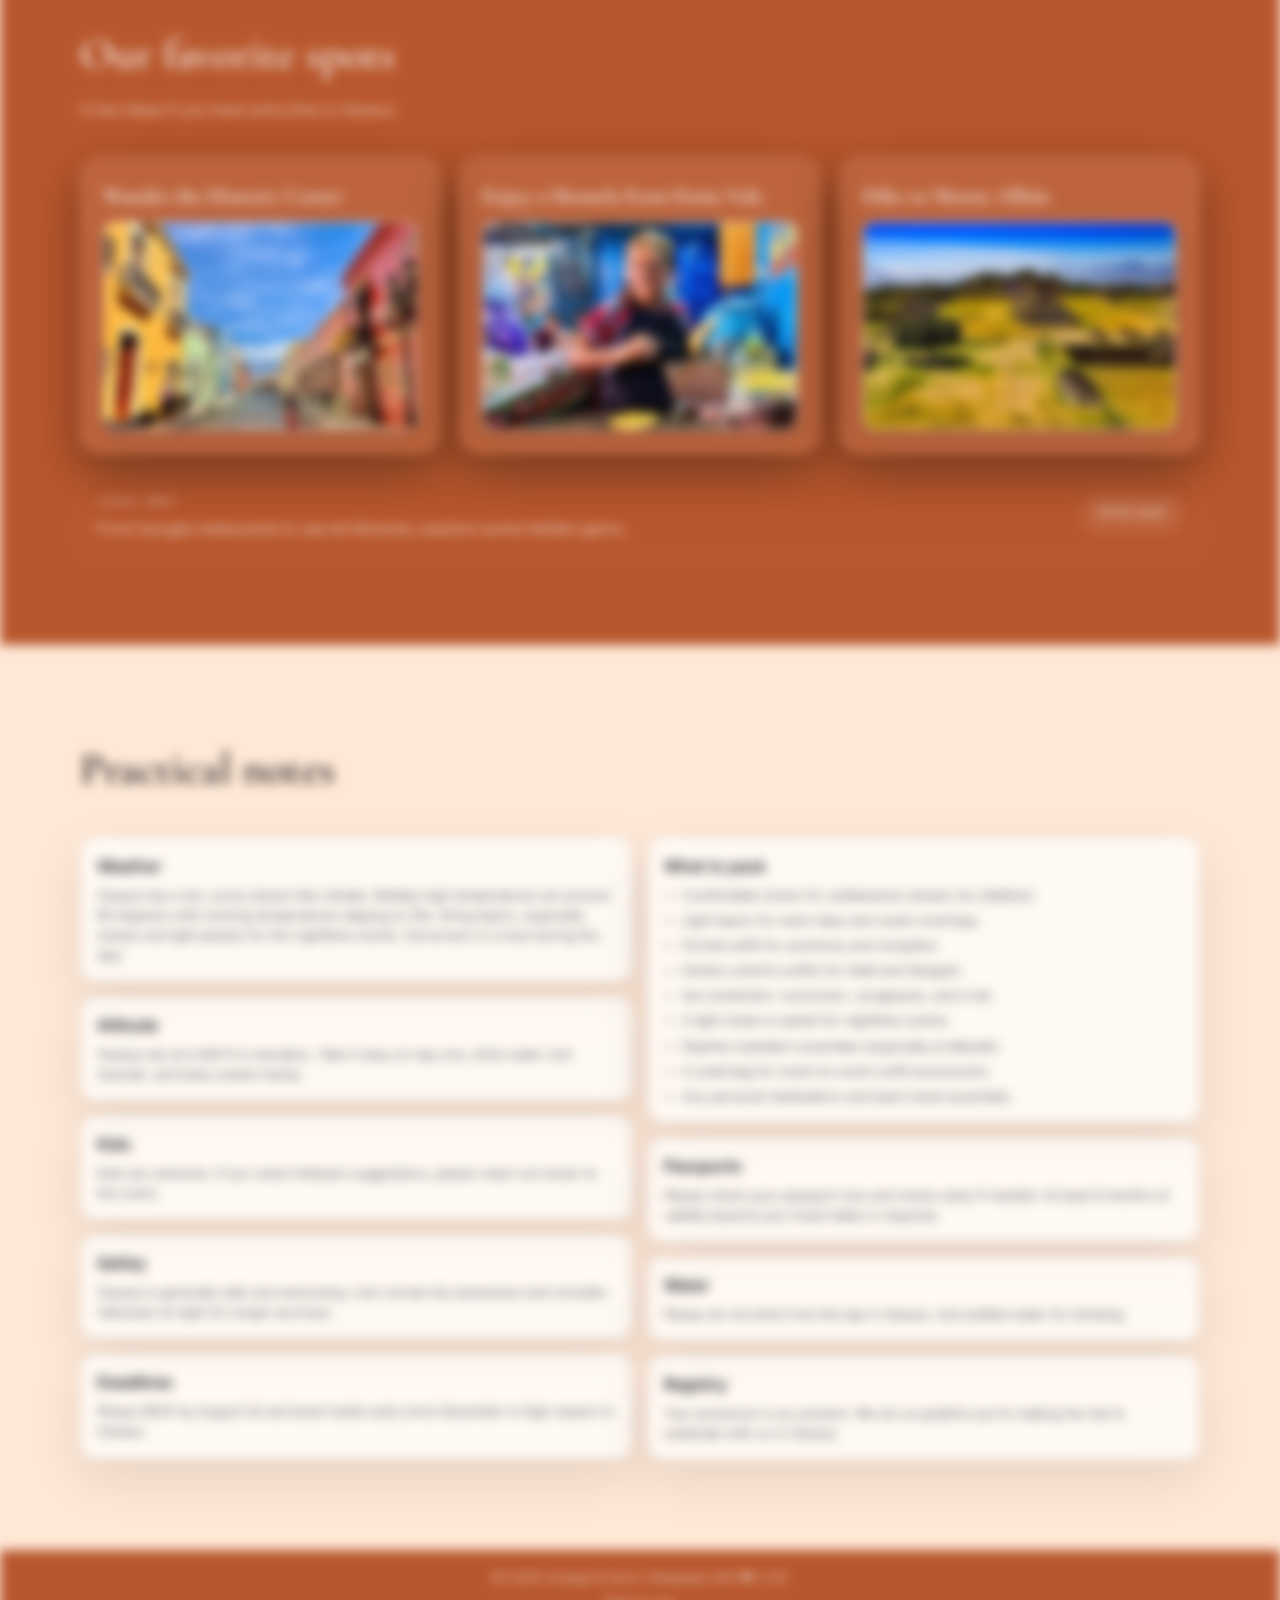
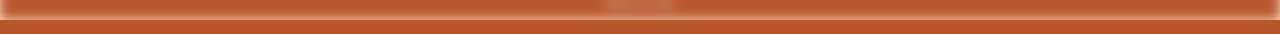
==== commit 131b6290: "Set Haldi and farewell brunch venue to Casa Holt" ====
--- a/index.html
+++ b/index.html
@@ -180,11 +180,14 @@
               <p class="event-card__day">Friday · Dec 4 · 10:00 AM</p>
               <div class="event-card__title-row">
                 <h3 class="event-card__title">Haldi/Pithi</h3>
-                <a class="event-card__cta event-card__cta--inline" href="https://calendar.google.com/calendar/render?action=TEMPLATE&text=Haldi%2FPithi&dates=20261204T100000%2F20261204T120000&details=About%3A%20The%20haldi%20is%20a%20wedding%20ritual%20where%20relatives%20and%20friends%20apply%20a%20paste%20composed%20of%20turmeric%20and%20sandalwood%20to%20the%20bride%20and%20groom.%20The%20purpose%20is%20to%20rid%20the%20couple%20of%20nazar%20%28evil%20eye%29%2C%20offer%20blessings%2C%20and%20to%20cleanse%20the%20couple%20before%20the%20religious%20ceremony.%0A%0ADress%3A%20Yellow%20is%20traditional%20and%20encouraged%2C%20but%20any%20cheerful%20colors%20are%20welcome.%0A%0ATimes%20may%20shift%20slightly%3B%20please%20check%20the%20website%20for%20updates.&location=Oaxaca%2C%20Mexico&ctz=America%2FMexico_City" target="_blank" rel="noreferrer">
+                <a class="event-card__cta event-card__cta--inline" href="https://calendar.google.com/calendar/render?action=TEMPLATE&text=Haldi%2FPithi&dates=20261204T100000%2F20261204T120000&details=About%3A%20The%20haldi%20is%20a%20wedding%20ritual%20where%20relatives%20and%20friends%20apply%20a%20paste%20composed%20of%20turmeric%20and%20sandalwood%20to%20the%20bride%20and%20groom.%20The%20purpose%20is%20to%20rid%20the%20couple%20of%20nazar%20%28evil%20eye%29%2C%20offer%20blessings%2C%20and%20to%20cleanse%20the%20couple%20before%20the%20religious%20ceremony.%0A%0ADress%3A%20Yellow%20is%20traditional%20and%20encouraged%2C%20but%20any%20cheerful%20colors%20are%20welcome.%0A%0ATimes%20may%20shift%20slightly%3B%20please%20check%20the%20website%20for%20updates.&location=Casa%20Holt%2C%20Av.%20de%20la%20Independencia%201106%2C%20Centro%2C%20Oaxaca%2C%20Mexico&ctz=America%2FMexico_City" target="_blank" rel="noreferrer">
                   Add to <span class="event-card__cta-icon" aria-hidden="true"></span>
                 </a>
               </div>
-              <p class="event-card__meta"><span class="event-card__pin" aria-hidden="true"></span>TBA</p>
+              <p class="event-card__meta">
+                <span class="event-card__pin" aria-hidden="true"></span>
+                <a href="https://www.google.com/maps/d/viewer?mid=1Snk8KBPhDesE367sYU2ruQP3VvQSWo0&ll=17.06109810000001%2C-96.72097509999998&z=18" target="_blank" rel="noreferrer">Casa Holt</a>
+              </p>
               <p class="event-card__dress"><span>Dress</span> Casual; yellow encouraged</p>
             </div>
             <div class="event-card__body">
@@ -287,11 +290,14 @@
               <p class="event-card__day">Sunday · Dec 6 · 10:00 AM</p>
               <div class="event-card__title-row">
                 <h3 class="event-card__title">Farewell Brunch</h3>
-                <a class="event-card__cta event-card__cta--inline" href="https://calendar.google.com/calendar/render?action=TEMPLATE&text=Farewell%20Brunch&dates=20261206T100000%2F20261206T120000&details=About%3A%20Join%20us%20the%20morning%20after%20the%20wedding%20for%20a%20relaxed%20farewell%20brunch%20before%20everyone%20heads%20home.%20This%20is%20a%20chance%20to%20unwind%2C%20share%20stories%20from%20the%20weekend%2C%20and%20spend%20a%20few%20final%20moments%20together%20before%20departures.%0A%0ADress%3A%20Casual%20and%20comfortable.%20Sunglasses%20encouraged.%0A%0ATimes%20may%20shift%20slightly%3B%20please%20check%20the%20website%20for%20updates.&location=Oaxaca%2C%20Mexico&ctz=America%2FMexico_City" target="_blank" rel="noreferrer">
+                <a class="event-card__cta event-card__cta--inline" href="https://calendar.google.com/calendar/render?action=TEMPLATE&text=Farewell%20Brunch&dates=20261206T100000%2F20261206T120000&details=About%3A%20Join%20us%20the%20morning%20after%20the%20wedding%20for%20a%20relaxed%20farewell%20brunch%20before%20everyone%20heads%20home.%20This%20is%20a%20chance%20to%20unwind%2C%20share%20stories%20from%20the%20weekend%2C%20and%20spend%20a%20few%20final%20moments%20together%20before%20departures.%0A%0ADress%3A%20Casual%20and%20comfortable.%20Sunglasses%20encouraged.%0A%0ATimes%20may%20shift%20slightly%3B%20please%20check%20the%20website%20for%20updates.&location=Casa%20Holt%2C%20Av.%20de%20la%20Independencia%201106%2C%20Centro%2C%20Oaxaca%2C%20Mexico&ctz=America%2FMexico_City" target="_blank" rel="noreferrer">
                   Add to <span class="event-card__cta-icon" aria-hidden="true"></span>
                 </a>
               </div>
-              <p class="event-card__meta"><span class="event-card__pin" aria-hidden="true"></span>TBA</p>
+              <p class="event-card__meta">
+                <span class="event-card__pin" aria-hidden="true"></span>
+                <a href="https://www.google.com/maps/d/viewer?mid=1Snk8KBPhDesE367sYU2ruQP3VvQSWo0&ll=17.06109810000001%2C-96.72097509999998&z=18" target="_blank" rel="noreferrer">Casa Holt</a>
+              </p>
               <p class="event-card__dress"><span>Dress</span> Casual</p>
             </div>
             <div class="event-card__body">
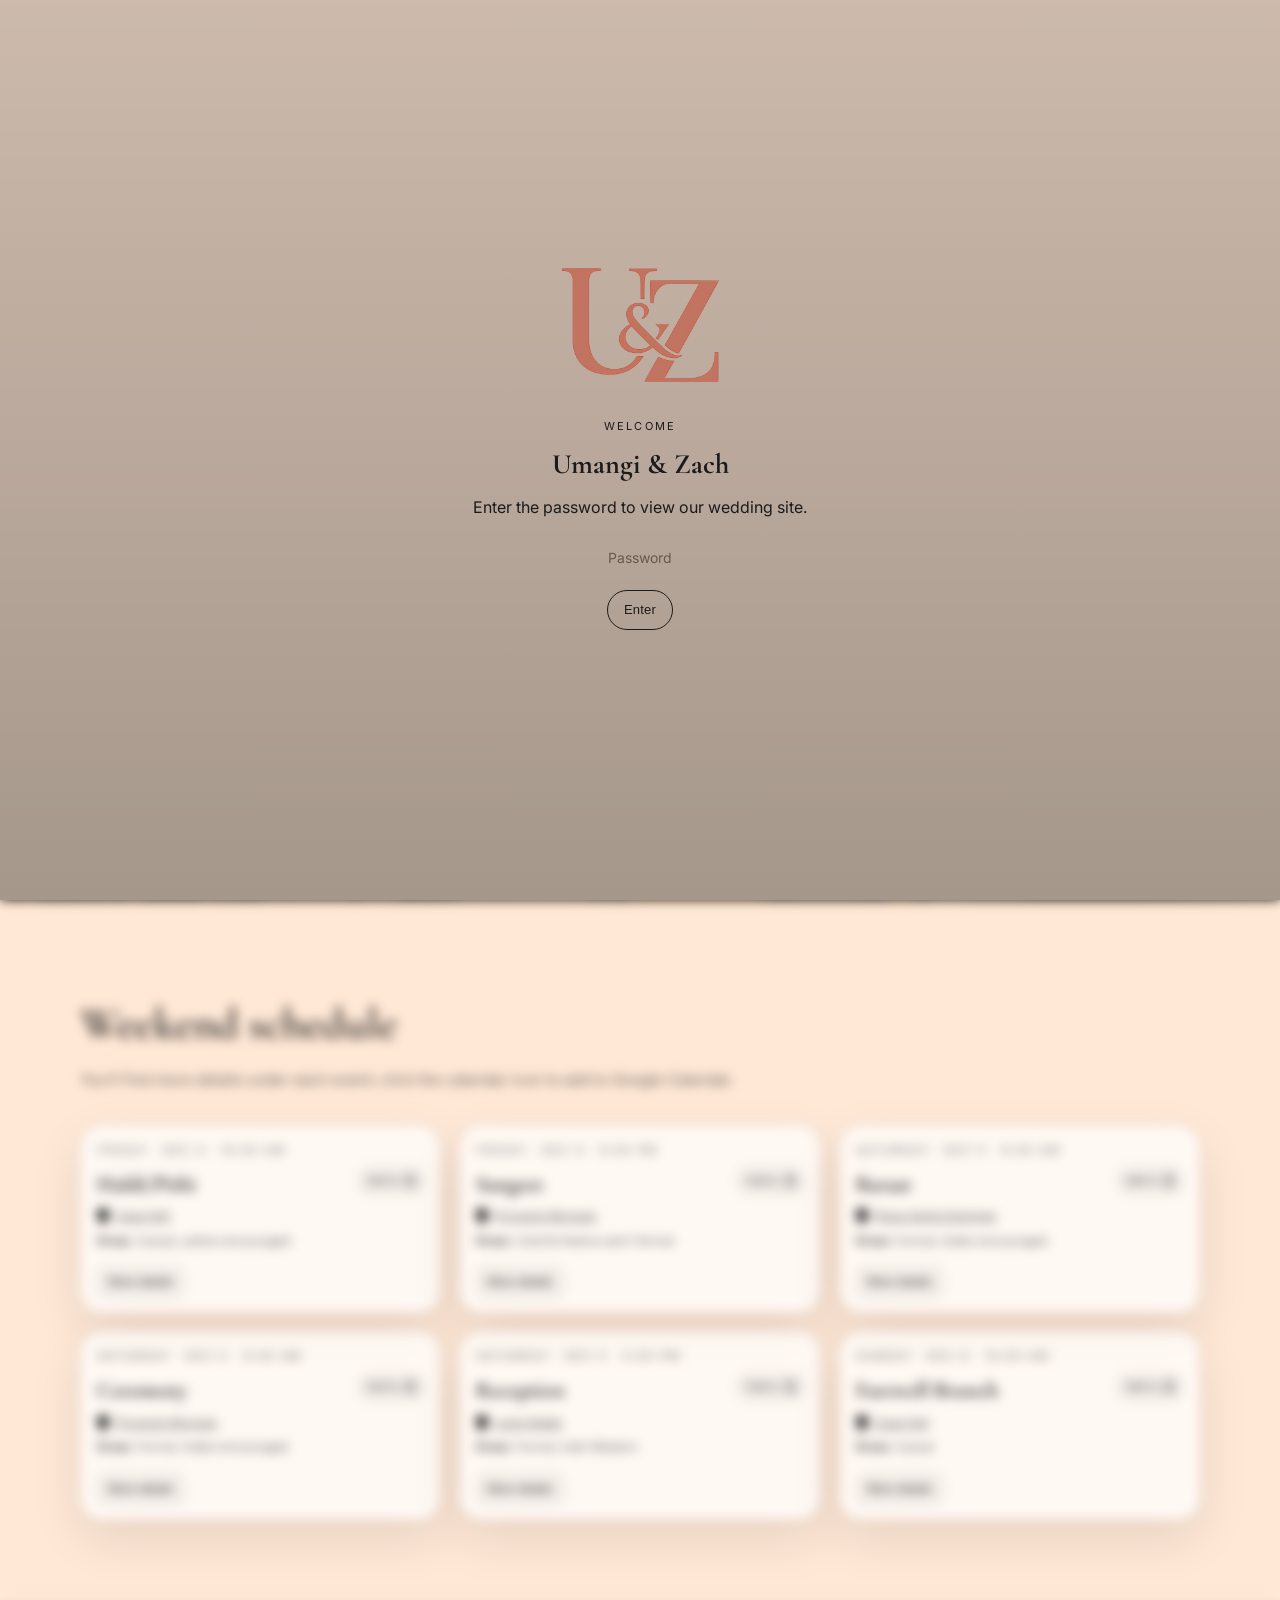
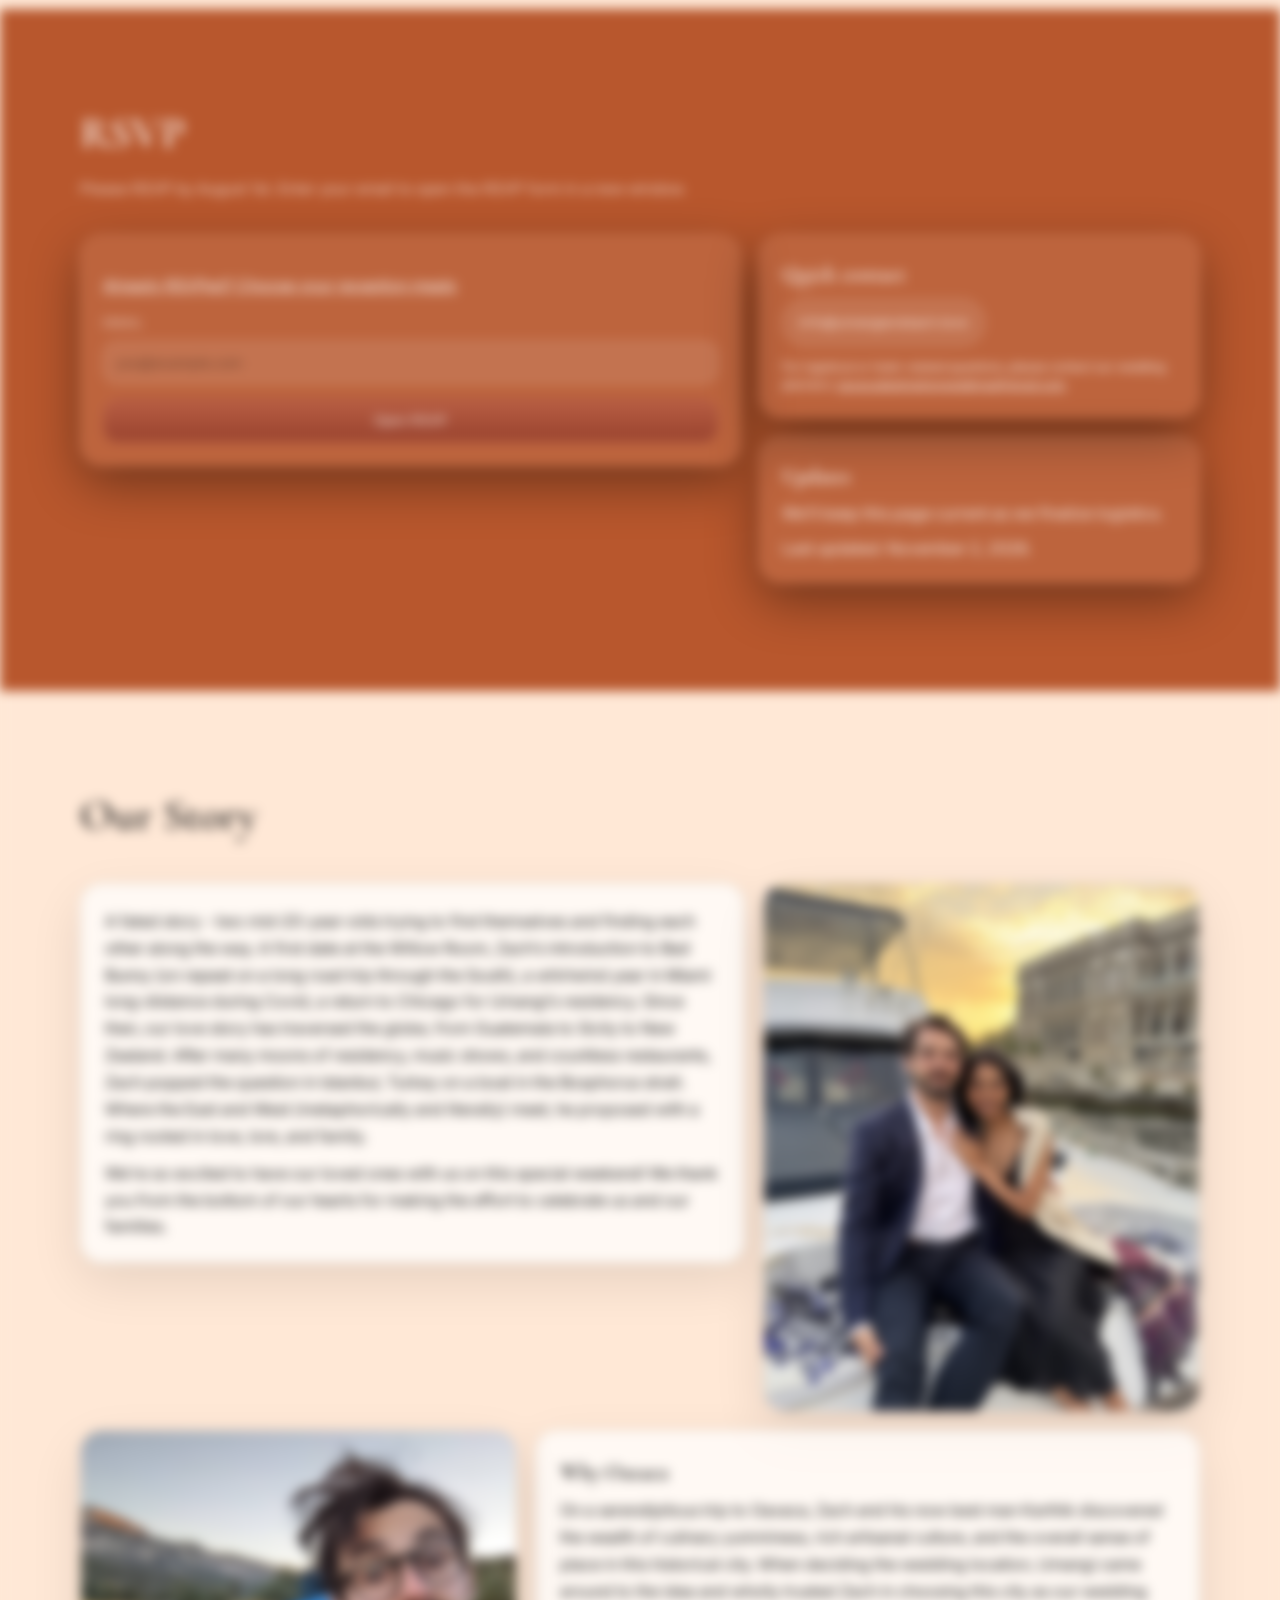
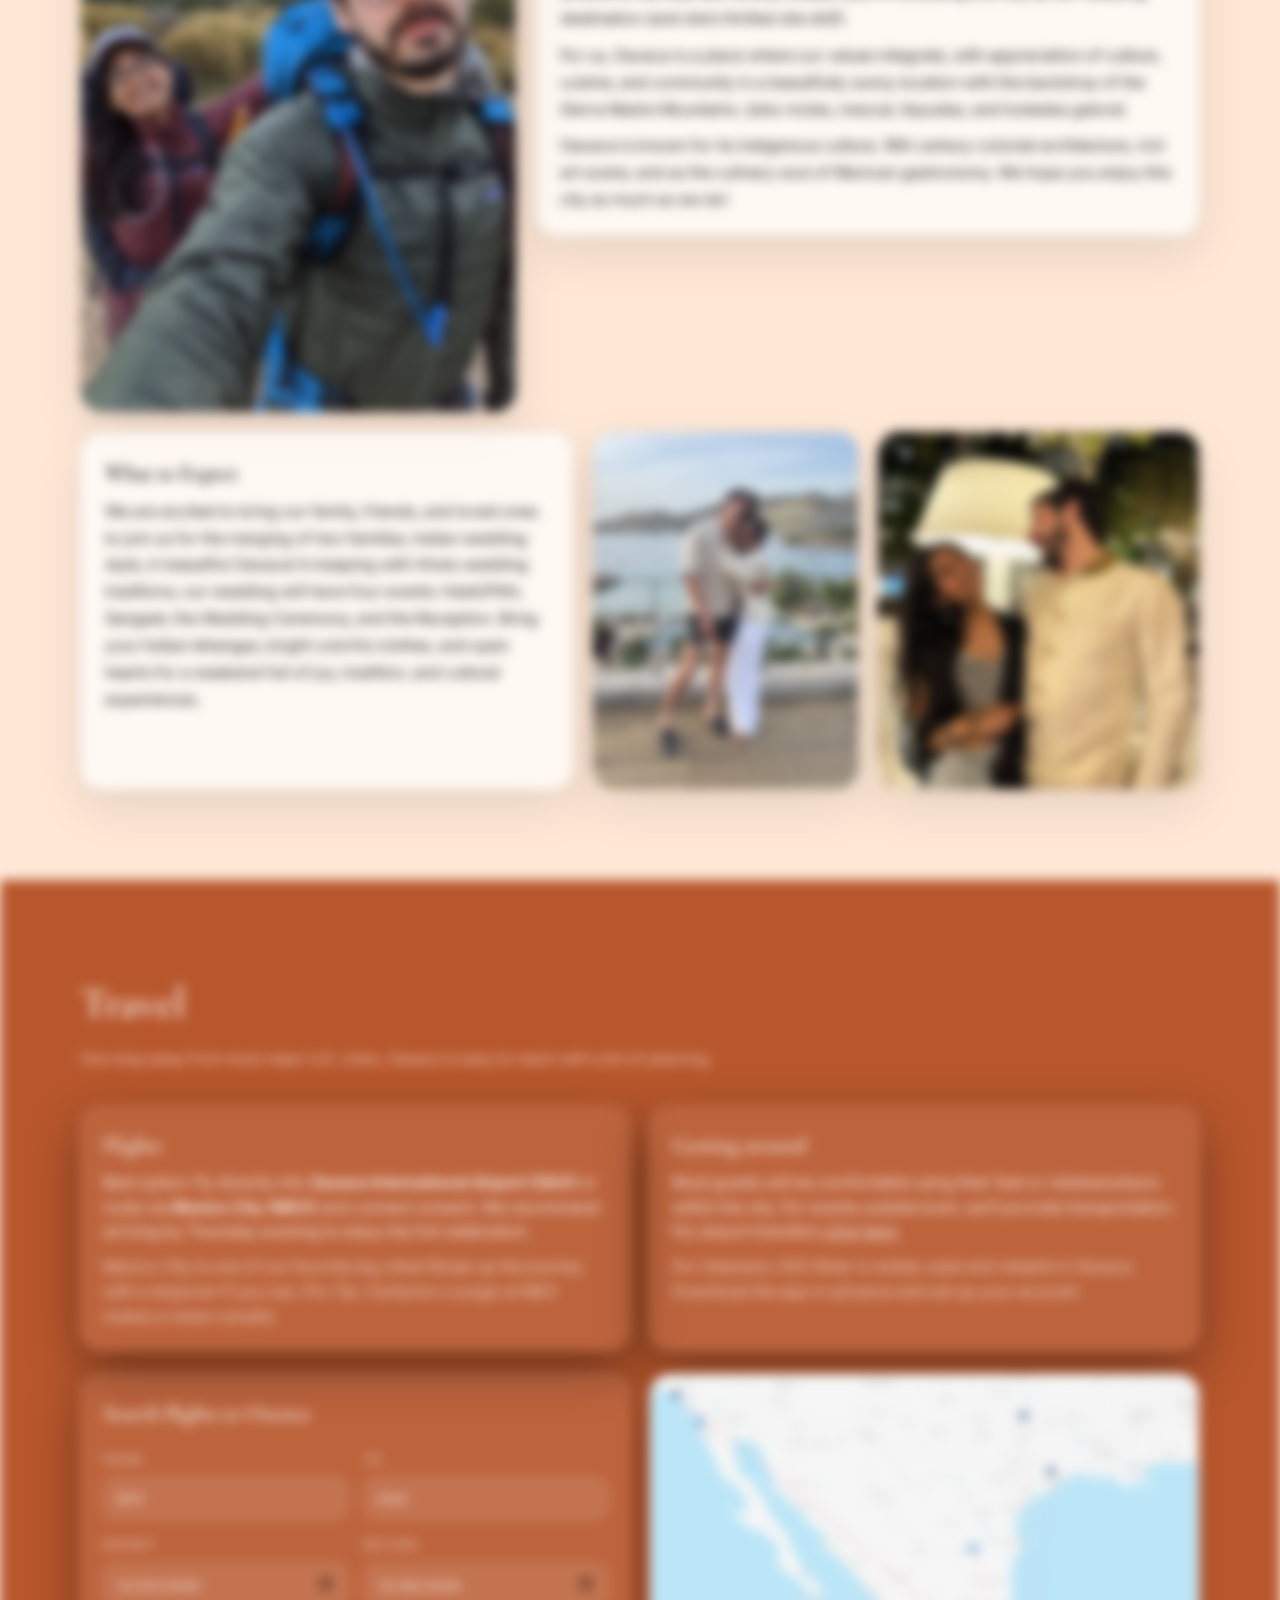
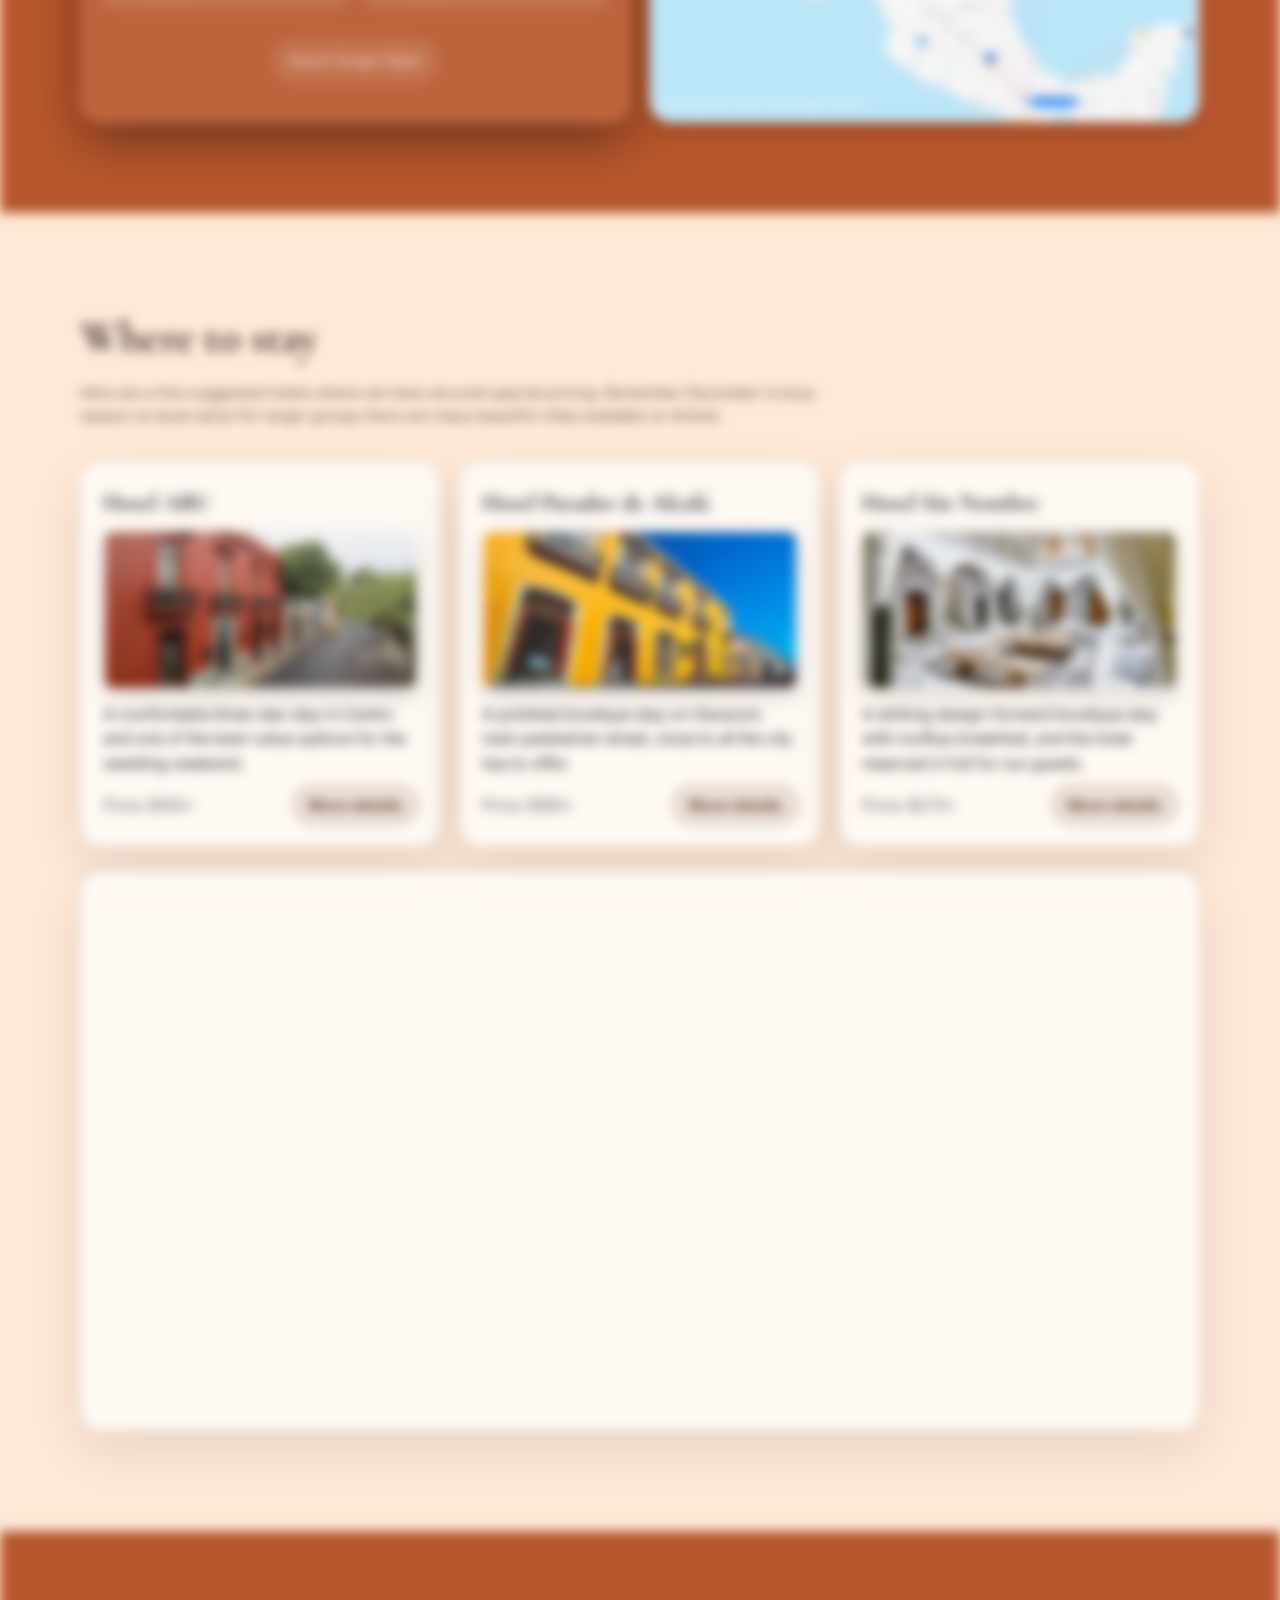
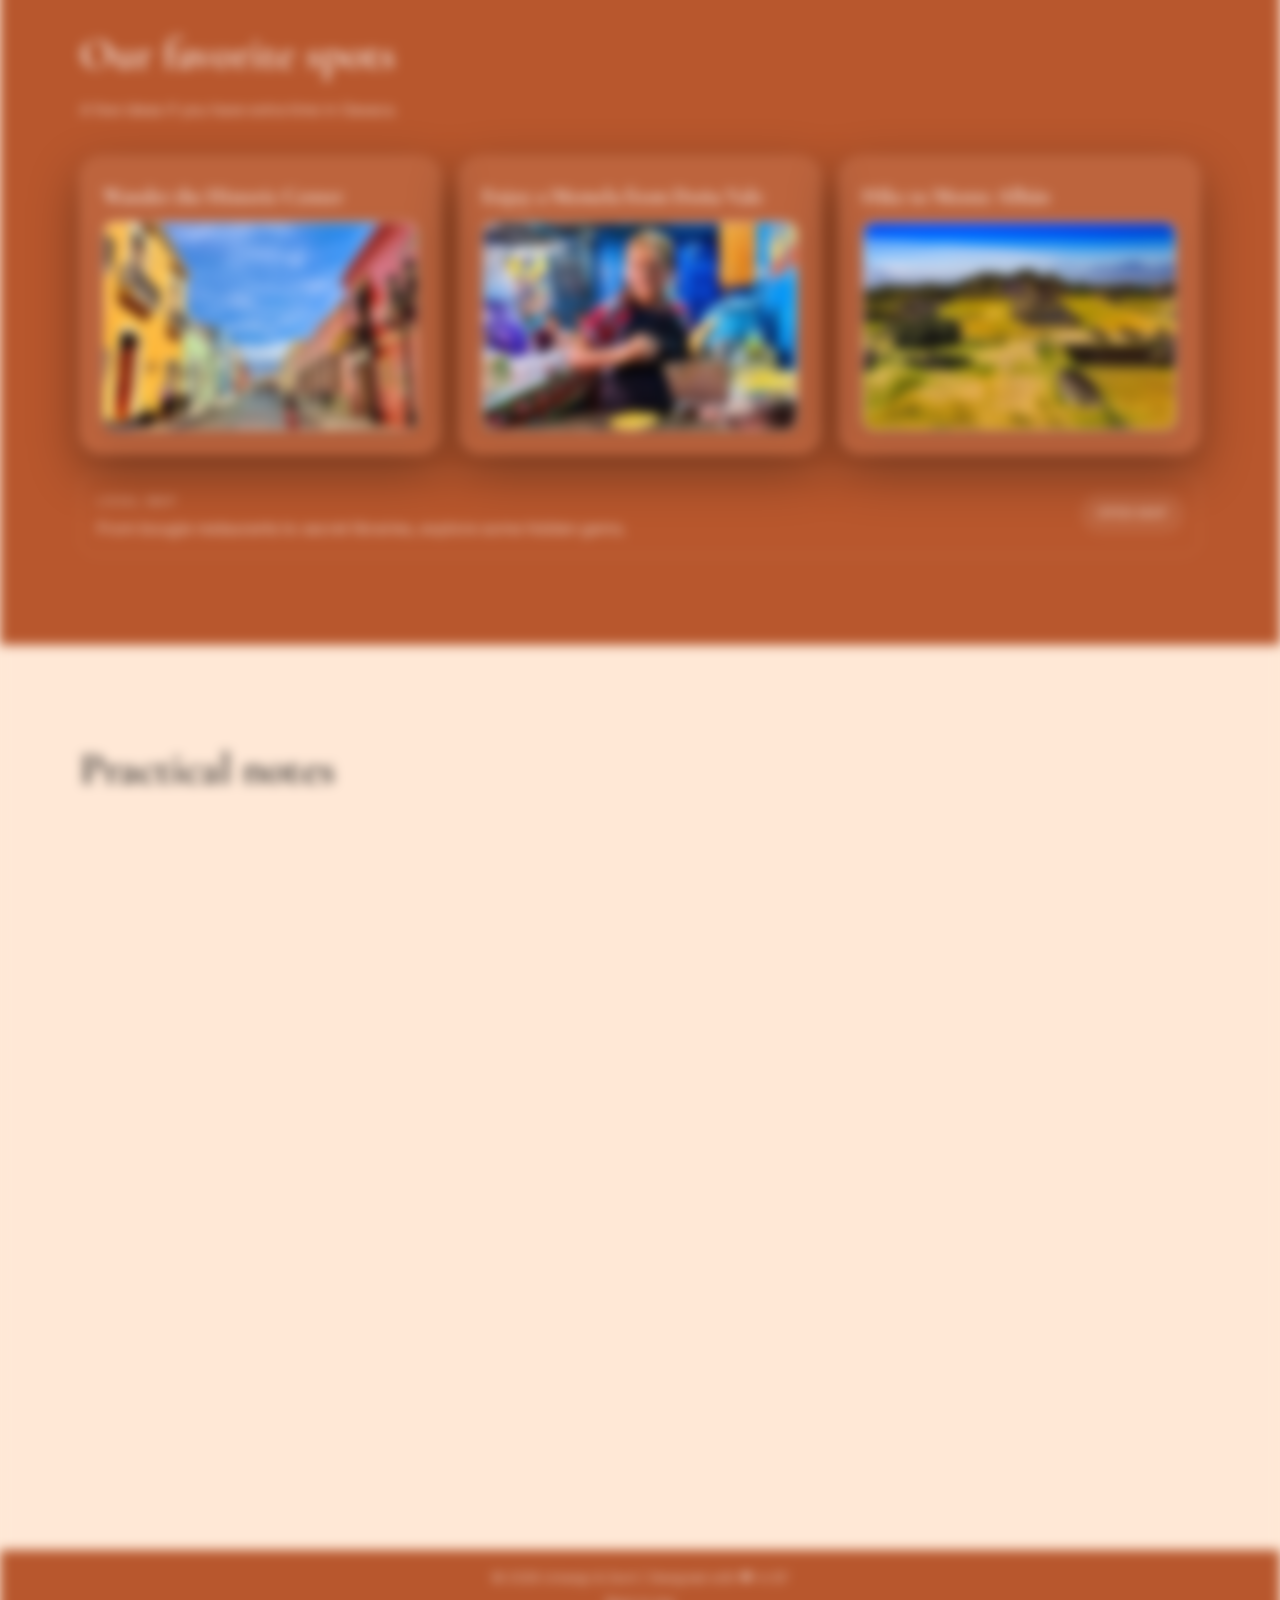
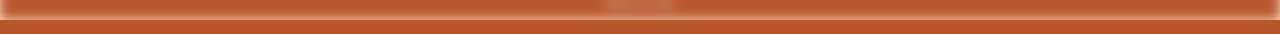
==== commit 4450080a: "Update site last updated date to November 2, 2026" ====
--- a/index.html
+++ b/index.html
@@ -586,7 +586,7 @@
                 We’ll keep this page current as we finalize logistics.
               </p>
               <p class="muted">
-                Last updated: June 12, 2026.
+                Last updated: November 2, 2026.
               </p>
             </div>
           </div>
